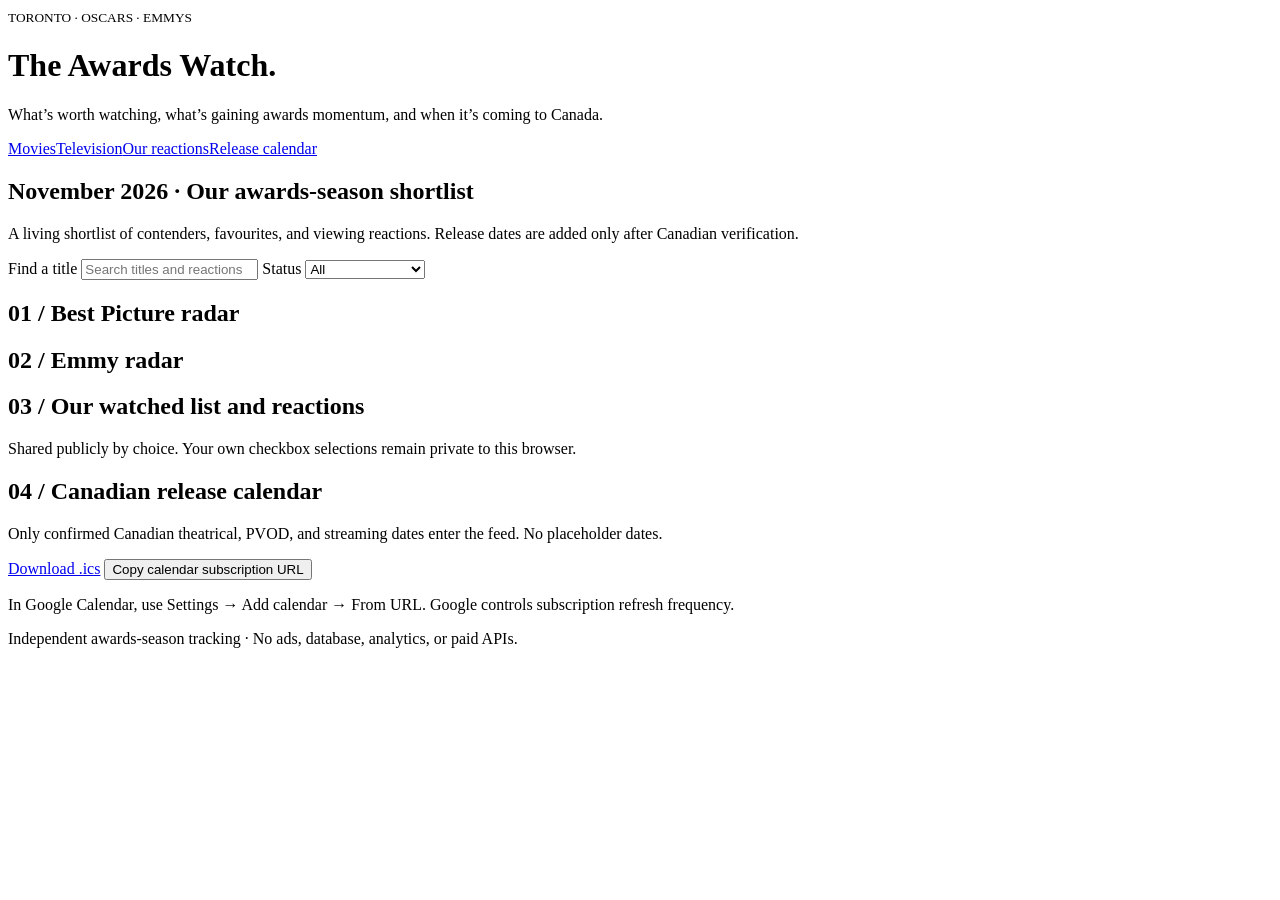
==== index.html @ 68973947 "Add Awards Watch static site: index.html" ====
<!doctype html><html lang="en"><head><meta charset="utf-8"><meta name="viewport" content="width=device-width,initial-scale=1"><title>The Awards Watch</title><link rel="stylesheet" href="style.css"></head><body><header><div class="wrap"><small>TORONTO · OSCARS · EMMYS</small><h1>The Awards Watch<span>.</span></h1><p>What’s worth watching, what’s gaining awards momentum, and when it’s coming to Canada.</p><nav><a href="#movies">Movies</a><a href="#tv">Television</a><a href="#watched">Our reactions</a><a href="#calendar">Release calendar</a></nav></div></header><main class="wrap"><section><h2>November 2026 · Our awards-season shortlist</h2><p>A living shortlist of contenders, favourites, and viewing reactions. Release dates are added only after Canadian verification.</p><label>Find a title <input id="search" placeholder="Search titles and reactions"></label><label> Status <select id="filter"><option value="">All</option><option>Watched</option><option>Up to date</option><option>Favourite</option><option>Excited to watch</option></select></label></section><section id="movies"><h2>01 / Best Picture radar</h2><div id="movieCards" class="cards"></div></section><section id="tv"><h2>02 / Emmy radar</h2><div id="tvCards" class="cards"></div></section><section id="watched"><h2>03 / Our watched list and reactions</h2><p>Shared publicly by choice. Your own checkbox selections remain private to this browser.</p><div id="reactions"></div></section><section id="calendar"><h2>04 / Canadian release calendar</h2><p>Only confirmed Canadian theatrical, PVOD, and streaming dates enter the feed. No placeholder dates.</p><a class="button" href="releases.ics">Download .ics</a> <button id="copy">Copy calendar subscription URL</button><div id="events"></div><p class="muted">In Google Calendar, use Settings → Add calendar → From URL. Google controls subscription refresh frequency.</p></section><footer>Independent awards-season tracking · No ads, database, analytics, or paid APIs. <span id="updated"></span></footer></main><script src="app.js"></script></body></html>
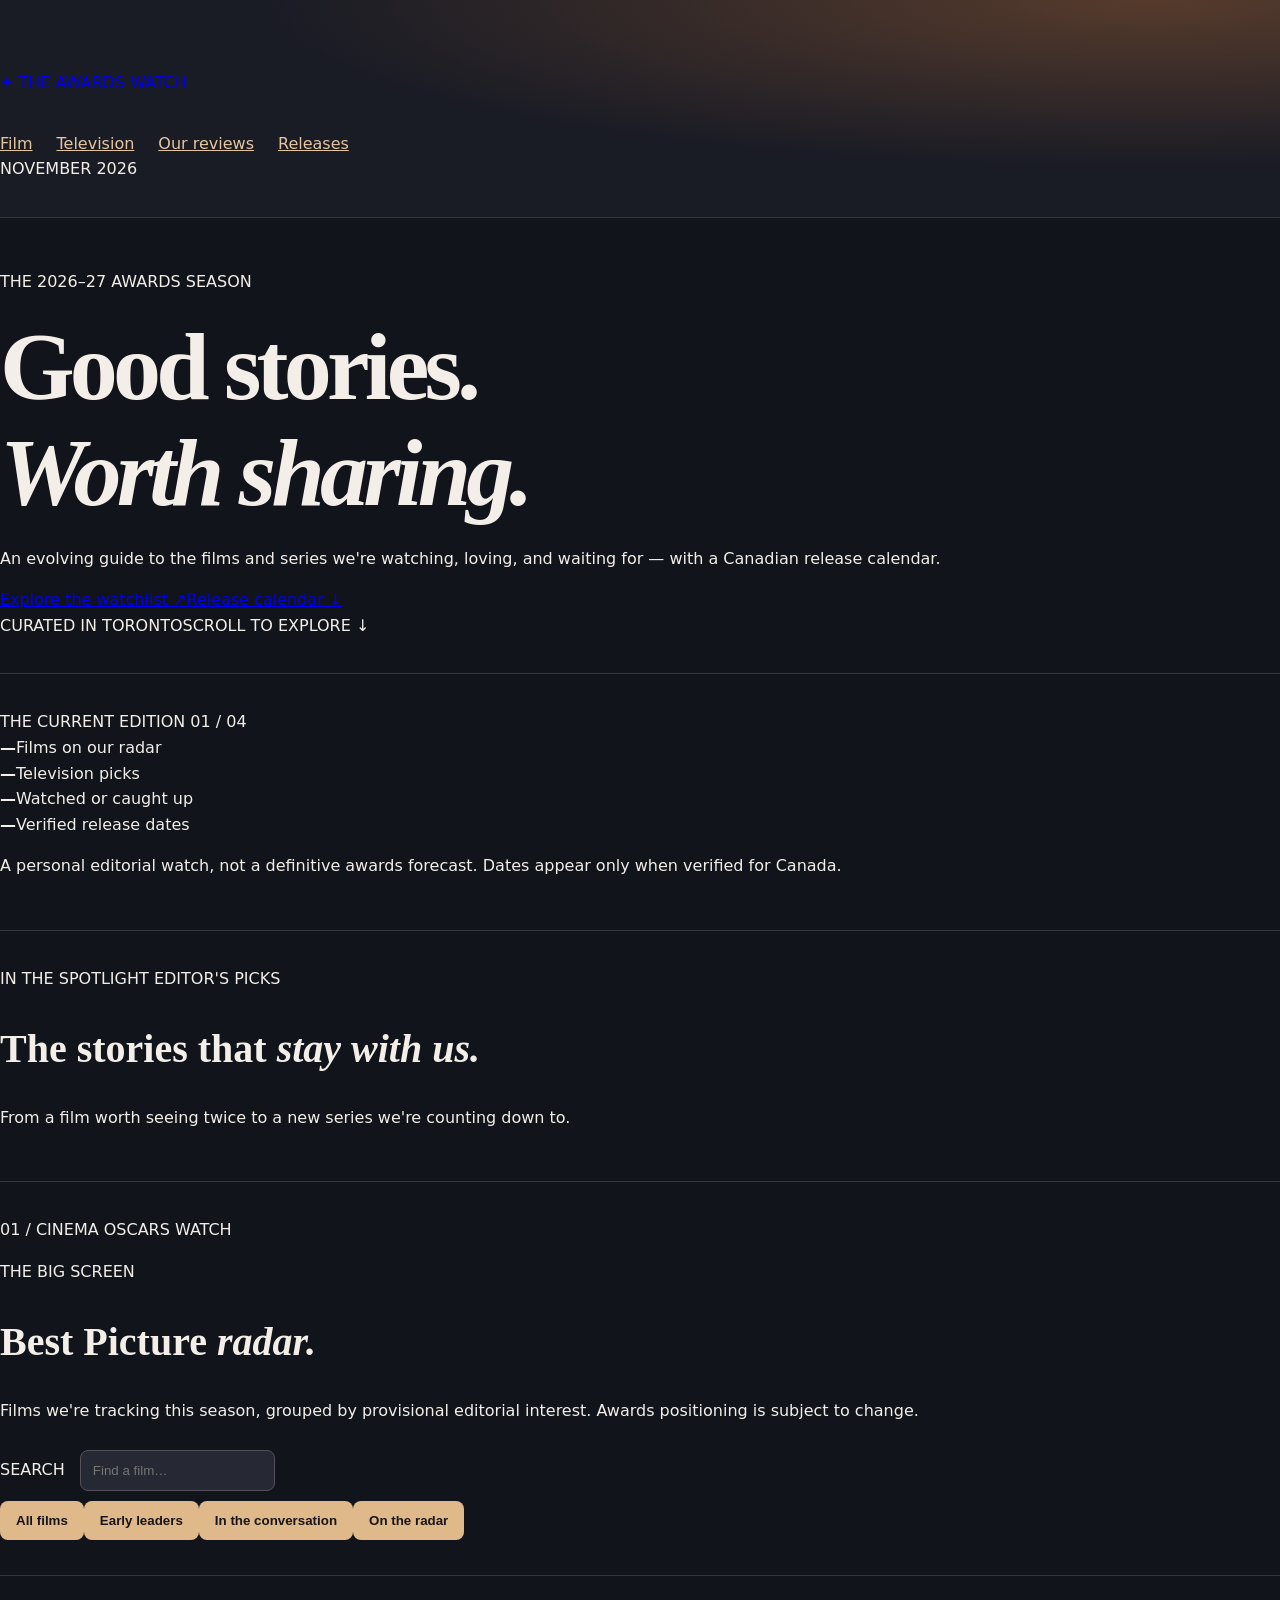
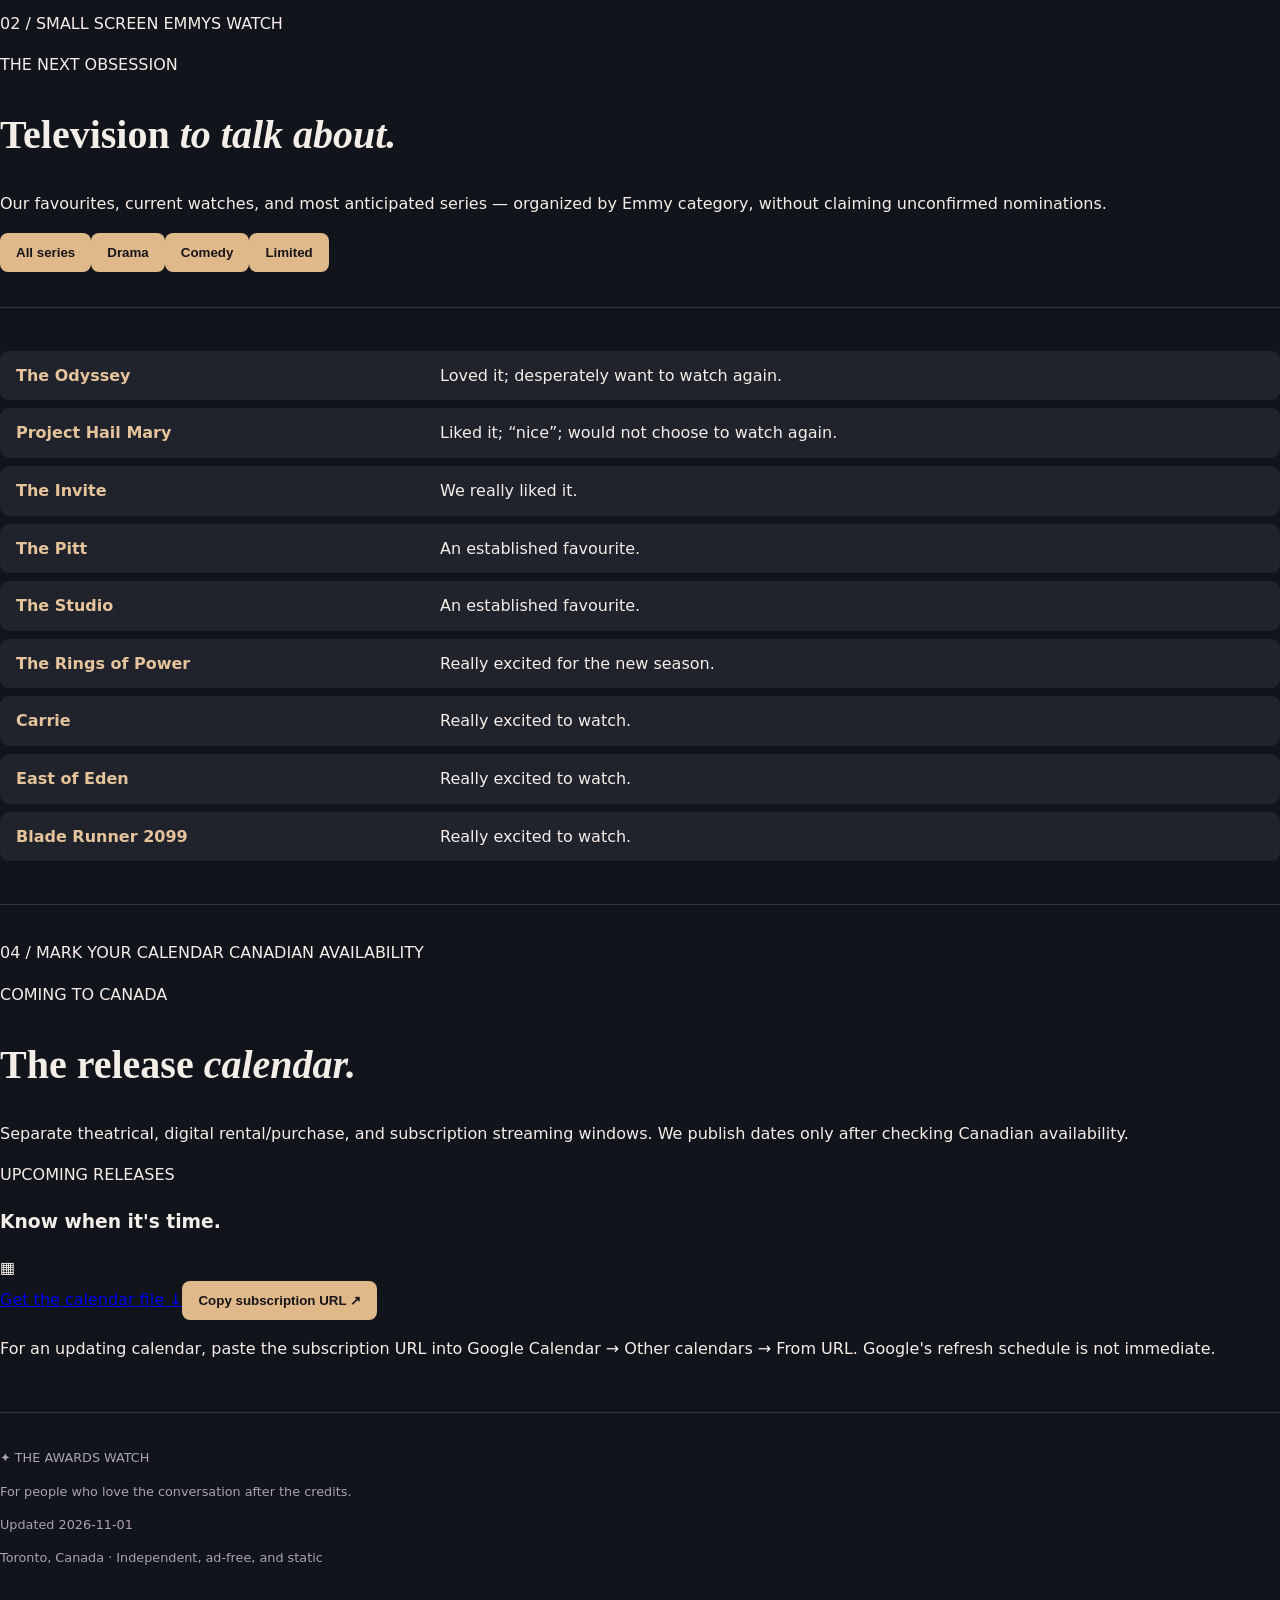
==== commit 45caa68f: "Redesign Awards Watch editorial experience: index.html" ====
--- a/index.html
+++ b/index.html
@@ -1 +1 @@
-<!doctype html><html lang="en"><head><meta charset="utf-8"><meta name="viewport" content="width=device-width,initial-scale=1"><title>The Awards Watch</title><link rel="stylesheet" href="style.css"></head><body><header><div class="wrap"><small>TORONTO · OSCARS · EMMYS</small><h1>The Awards Watch<span>.</span></h1><p>What’s worth watching, what’s gaining awards momentum, and when it’s coming to Canada.</p><nav><a href="#movies">Movies</a><a href="#tv">Television</a><a href="#watched">Our reactions</a><a href="#calendar">Release calendar</a></nav></div></header><main class="wrap"><section><h2>November 2026 · Our awards-season shortlist</h2><p>A living shortlist of contenders, favourites, and viewing reactions. Release dates are added only after Canadian verification.</p><label>Find a title <input id="search" placeholder="Search titles and reactions"></label><label> Status <select id="filter"><option value="">All</option><option>Watched</option><option>Up to date</option><option>Favourite</option><option>Excited to watch</option></select></label></section><section id="movies"><h2>01 / Best Picture radar</h2><div id="movieCards" class="cards"></div></section><section id="tv"><h2>02 / Emmy radar</h2><div id="tvCards" class="cards"></div></section><section id="watched"><h2>03 / Our watched list and reactions</h2><p>Shared publicly by choice. Your own checkbox selections remain private to this browser.</p><div id="reactions"></div></section><section id="calendar"><h2>04 / Canadian release calendar</h2><p>Only confirmed Canadian theatrical, PVOD, and streaming dates enter the feed. No placeholder dates.</p><a class="button" href="releases.ics">Download .ics</a> <button id="copy">Copy calendar subscription URL</button><div id="events"></div><p class="muted">In Google Calendar, use Settings → Add calendar → From URL. Google controls subscription refresh frequency.</p></section><footer>Independent awards-season tracking · No ads, database, analytics, or paid APIs. <span id="updated"></span></footer></main><script src="app.js"></script></body></html>+<!doctype html><html lang="en"><head><meta charset="utf-8"><meta name="viewport" content="width=device-width,initial-scale=1"><meta name="theme-color" content="#0c0d11"><meta name="description" content="The Awards Watch: a Toronto-based, personal guide to Oscar and Emmy contenders, reactions, and verified Canadian releases."><title>The Awards Watch — Film, television & awards season</title><link rel="stylesheet" href="style.css"></head><body><header class="top"><div class="shell nav"><a class="brand" href="#top"><span class="brandmark">✦</span> THE AWARDS WATCH</a><nav aria-label="Main navigation"><a href="#film">Film</a><a href="#television">Television</a><a href="#reactions">Our reviews</a><a href="#releases">Releases</a></nav><span class="edition">NOVEMBER 2026</span></div></header><main id="top"><section class="hero"><div class="heroimage"></div><div class="shell hero-inner"><p class="kicker"><span class="line"></span> THE 2026–27 AWARDS SEASON</p><h1>Good stories.<br><em>Worth sharing.</em></h1><p class="hero-sub">An evolving guide to the films and series we're watching, loving, and waiting for — with a Canadian release calendar.</p><div class="hero-actions"><a class="btn gold" href="#film">Explore the watchlist <span>↗</span></a><a class="btn outline" href="#releases">Release calendar ↓</a></div></div><div class="hero-bottom shell"><span>CURATED IN TORONTO</span><span>SCROLL TO EXPLORE ↓</span></div></section><section class="shell overview"><div class="overline">THE CURRENT EDITION <span>01 / 04</span></div><div class="overview-grid"><div><strong id="filmCount">—</strong><span>Films on our radar</span></div><div><strong id="tvCount">—</strong><span>Television picks</span></div><div><strong id="seenCount">—</strong><span>Watched or caught up</span></div><div><strong id="releaseCount">—</strong><span>Verified release dates</span></div></div><p class="editor-note">A personal editorial watch, not a definitive awards forecast. Dates appear only when verified for Canada.</p></section><section class="shell feature-section"><div class="section-label">IN THE SPOTLIGHT <span>EDITOR'S PICKS</span></div><div class="feature-head"><h2>The stories that <i>stay with us.</i></h2><p>From a film worth seeing twice to a new series we're counting down to.</p></div><div class="feature-grid" id="features"></div></section><section id="film" class="section-dark"><div class="shell"><div class="section-label">01 / CINEMA <span>OSCARS WATCH</span></div><div class="section-head"><div><p class="eyebrow">THE BIG SCREEN</p><h2>Best Picture <i>radar.</i></h2></div><p>Films we're tracking this season, grouped by provisional editorial interest. Awards positioning is subject to change.</p></div><div class="filters"><label class="search-label">SEARCH <input id="filmSearch" placeholder="Find a film…"></label><div class="segmented" id="filmFilters"><button class="active" data-tier="all">All films</button><button data-tier="Frontrunner">Early leaders</button><button data-tier="Strong contender">In the conversation</button><button data-tier="Emerging">On the radar</button></div></div><div class="poster-grid" id="filmGrid"></div></div></section><section id="television" class="shell tv-section"><div class="section-label">02 / SMALL SCREEN <span>EMMYS WATCH</span></div><div class="section-head"><div><p class="eyebrow">THE NEXT OBSESSION</p><h2>Television <i>to talk about.</i></h2></div><p>Our favourites, current watches, and most anticipated series — organized by Emmy category, without claiming unconfirmed nominations.</p></div><div class="segmented" id="tvFilters"><button class="active" data-tier="all">All series</button><button data-tier="Drama">Drama</button><button data-tier="Comedy">Comedy</button><button data-tier="Limited series">Limited</button></div><div class="poster-grid" id="tvGrid"></div></section><section id="reactions" class="section-dark"><div class="shell"><div class="section-label">03 / PERSONAL NOTES <span>PUBLIC WATCH DIARY</span></div><div class="section-head"><div><p class="eyebrow">AFTER THE CREDITS</p><h2>What we <i>actually thought.</i></h2></div><p>No scores manufactured, no forced consensus. Just our reactions, including what we'd happily watch again.</p></div><div class="review-grid" id="reviewGrid"></div><p class="privacy-note">Your own watchlist checkmarks on this website are stored only in your browser. They are not visible to us or other visitors.</p></div></section><section id="releases" class="shell release-section"><div class="section-label">04 / MARK YOUR CALENDAR <span>CANADIAN AVAILABILITY</span></div><div class="section-head"><div><p class="eyebrow">COMING TO CANADA</p><h2>The release <i>calendar.</i></h2></div><p>Separate theatrical, digital rental/purchase, and subscription streaming windows. We publish dates only after checking Canadian availability.</p></div><div class="release-panel"><div class="release-panel-top"><div><span class="eyebrow">UPCOMING RELEASES</span><h3>Know when it's time.</h3></div><div class="calendar-icon">▦</div></div><div id="releaseList"></div><div class="release-actions"><a class="btn gold" href="releases.ics">Get the calendar file ↓</a><button class="btn outline" id="copyCalendar">Copy subscription URL ↗</button></div><p class="calendar-help">For an updating calendar, paste the subscription URL into Google Calendar → Other calendars → From URL. Google's refresh schedule is not immediate.</p></div></section></main><footer><div class="shell footer-inner"><div><span class="brandmark">✦</span> THE AWARDS WATCH<p>For people who love the conversation after the credits.</p></div><div><span id="updated"></span><p>Toronto, Canada · Independent, ad-free, and static</p></div></div></footer><script src="app.js"></script></body></html>
--- a/style.css
+++ b/style.css
@@ -0,0 +1 @@
+*{box-sizing:border-box}html{scroll-behavior:smooth}body{margin:0;background:#12141b;color:#f3eee7;font:16px/1.6 system-ui,sans-serif}header{background:radial-gradient(ellipse at 90% 0,#563b2c,transparent 55%),#191b25;padding:70px 0 35px;border-bottom:1px solid #37323a}.wrap{max-width:1080px;width:calc(100% - 40px);margin:auto}small{color:#e1ba88;letter-spacing:.16em;font-weight:700}h1{font:700 clamp(3rem,9vw,6rem)/1.1 Georgia,serif;letter-spacing:-.05em;margin:20px 0}h1 span{color:#dfa96b}h2{font:600 clamp(1.7rem,4vw,2.5rem) Georgia,serif}header p{color:#d3c9c4;font-size:1.2rem}nav{display:flex;gap:24px;flex-wrap:wrap;margin-top:35px}nav a{color:#e6c69f}section{padding:35px 0;border-bottom:1px solid #36343d}input,select{padding:12px;background:#262833;color:white;border:1px solid #55515b;border-radius:8px;margin:10px;max-width:100%}.cards{display:grid;grid-template-columns:repeat(auto-fit,minmax(230px,1fr));gap:15px}.card{background:#20222c;border:1px solid #3d3c46;border-radius:13px;padding:20px}.card h3{font:600 1.5rem Georgia,serif;margin:10px 0}.meta{color:#e0b584;text-transform:uppercase;letter-spacing:.12em;font-size:.72rem}.pill{display:inline-block;border:1px solid #6b626b;border-radius:30px;padding:3px 10px;font-size:.78rem}.card p,.muted{color:#c5c0c8}.card label{display:block;font-size:.8rem;color:#bcb7bf}.reaction{padding:12px 16px;margin:8px 0;background:#20222c;border-radius:9px;display:grid;grid-template-columns:1fr 2fr;gap:12px}.reaction b{color:#e6c49b}.button,button{display:inline-block;background:#dfb98a;color:#18151a;text-decoration:none;border:0;border-radius:8px;padding:12px 16px;font-weight:700;cursor:pointer}footer{padding:35px 0;color:#a9a3ad;font-size:.8rem}@media(max-width:600px){.reaction{grid-template-columns:1fr}header{padding-top:40px}}
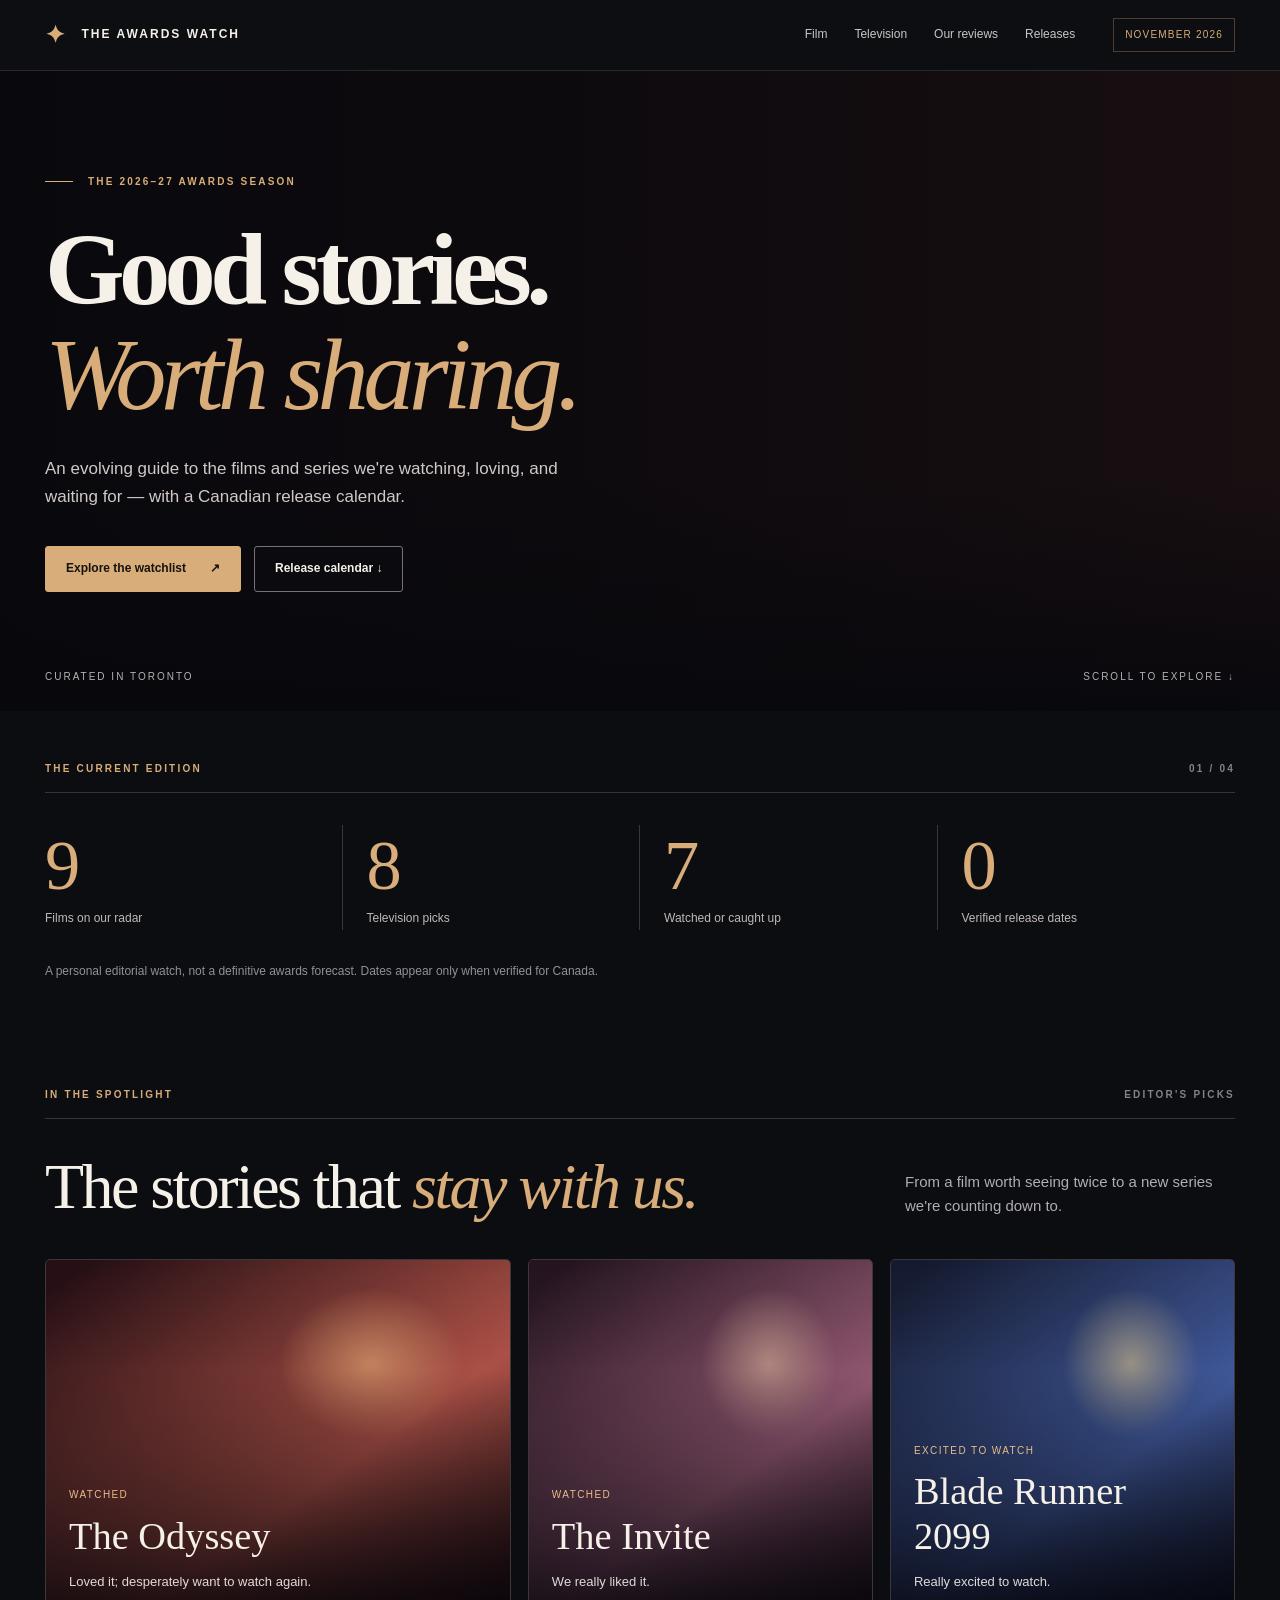
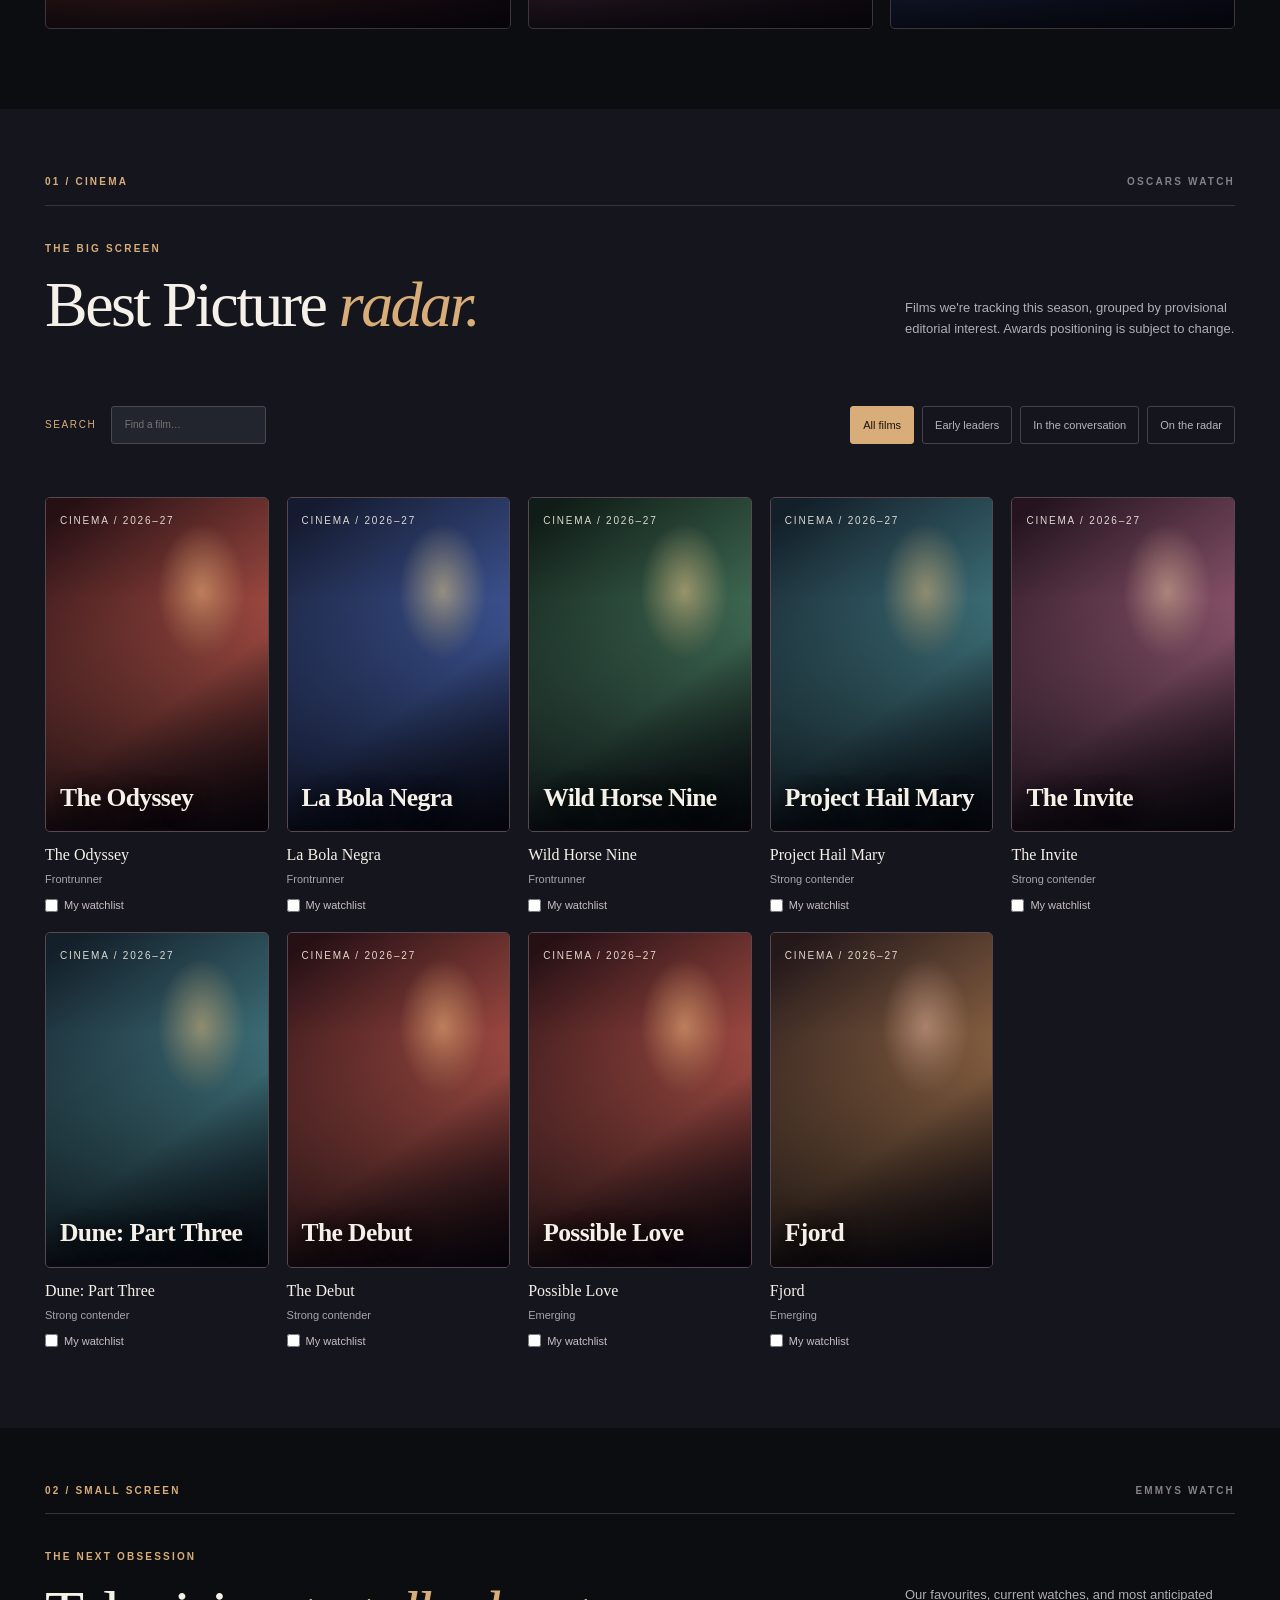
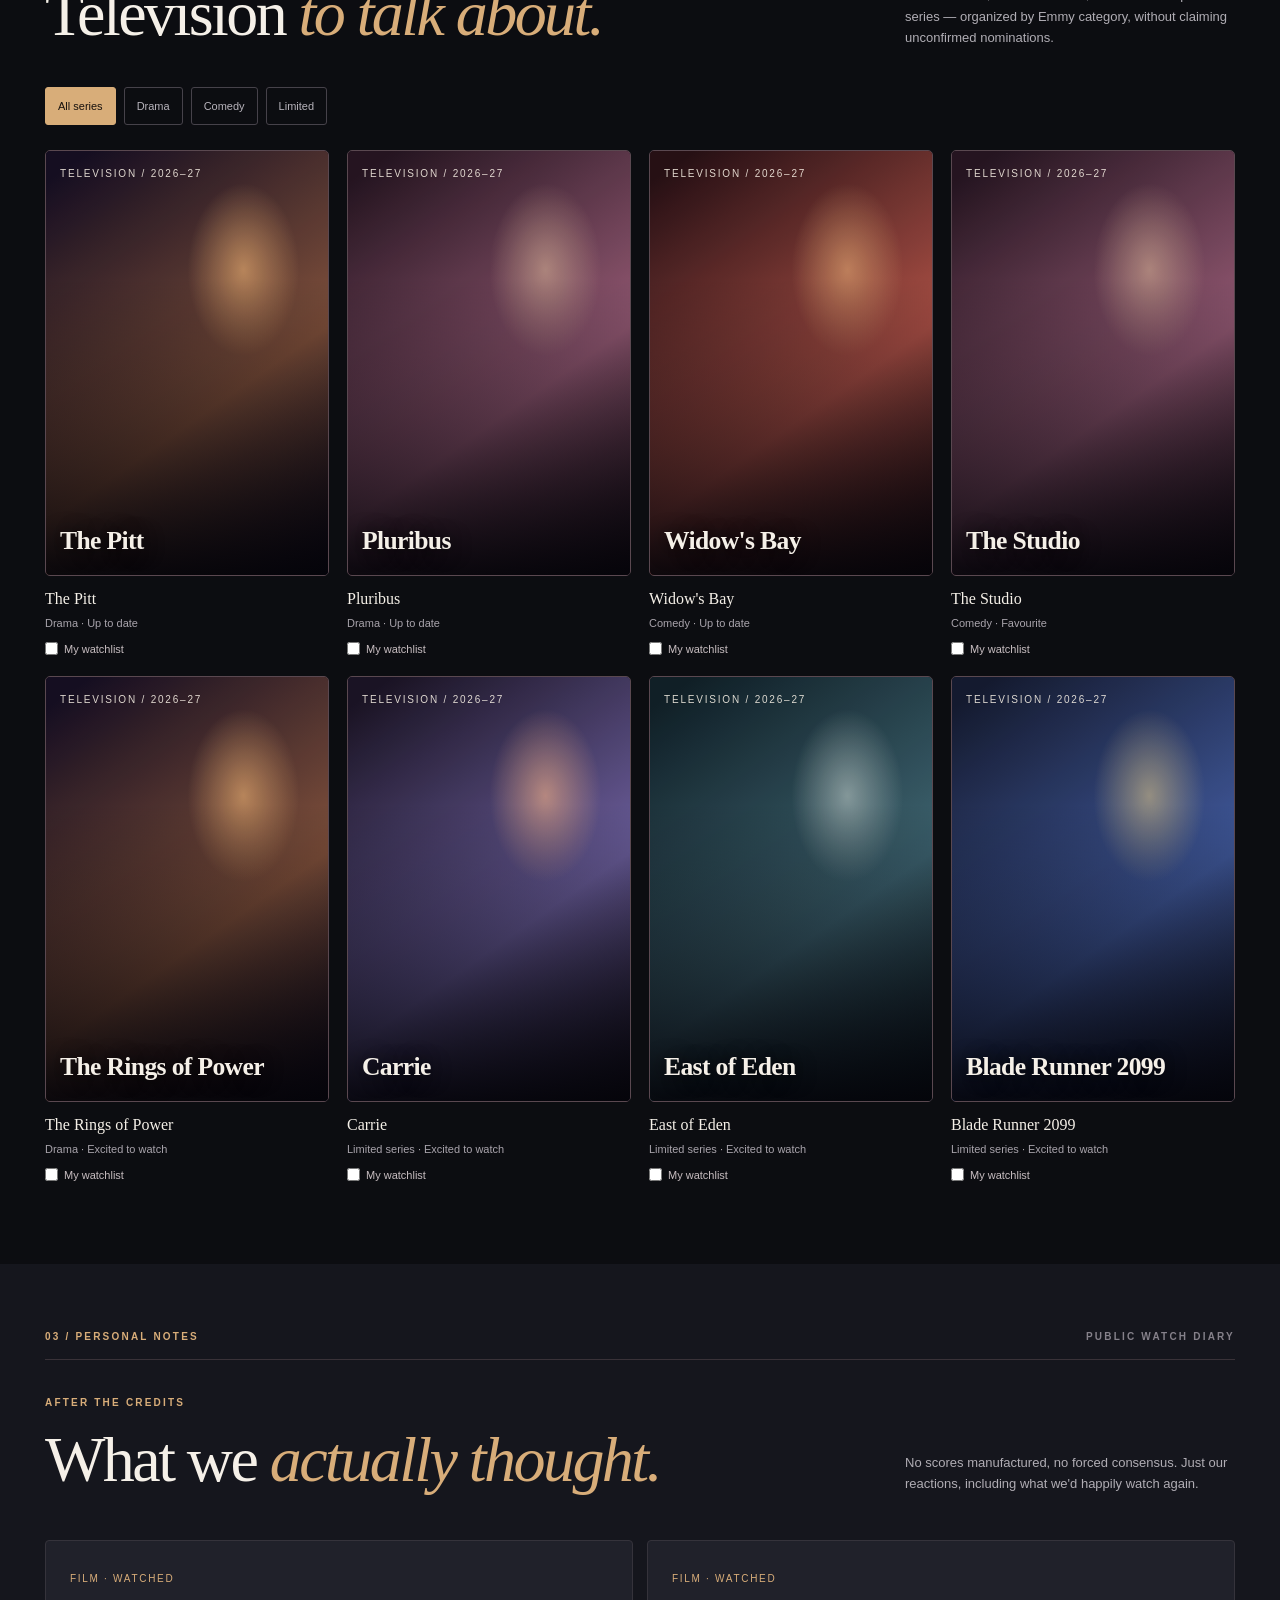
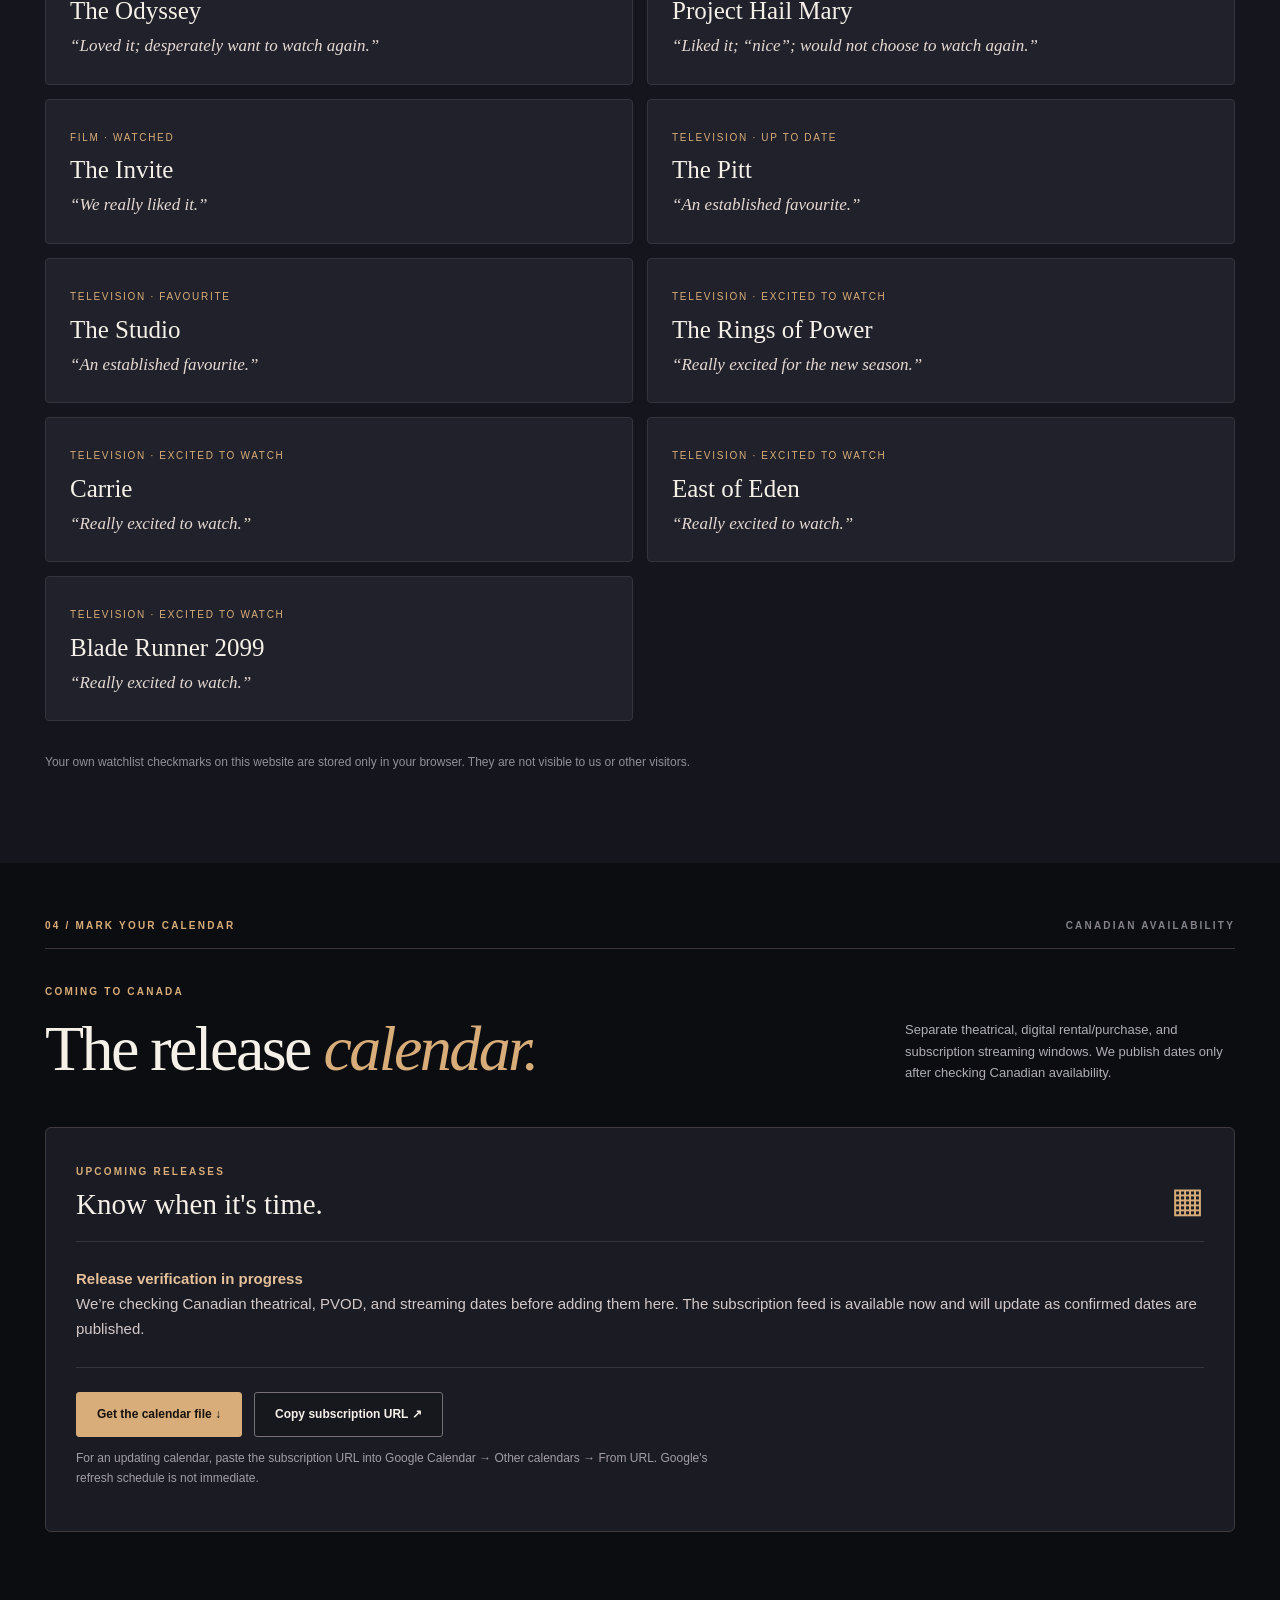
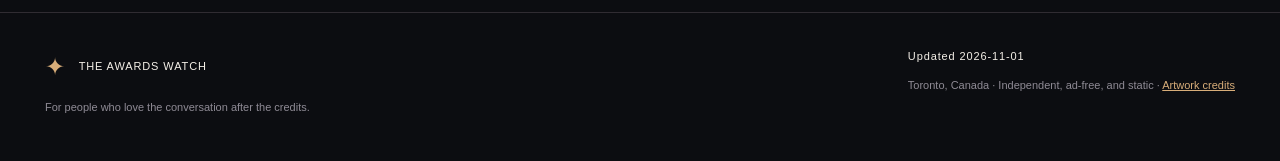
==== commit 8777d392: "Link the official artwork source credits from homepage" ====
--- a/index.html
+++ b/index.html
@@ -1 +1 @@
-<!doctype html><html lang="en"><head><meta charset="utf-8"><meta name="viewport" content="width=device-width,initial-scale=1"><meta name="theme-color" content="#0c0d11"><meta name="description" content="The Awards Watch: a Toronto-based, personal guide to Oscar and Emmy contenders, reactions, and verified Canadian releases."><title>The Awards Watch — Film, television & awards season</title><link rel="stylesheet" href="style.css"></head><body><header class="top"><div class="shell nav"><a class="brand" href="#top"><span class="brandmark">✦</span> THE AWARDS WATCH</a><nav aria-label="Main navigation"><a href="#film">Film</a><a href="#television">Television</a><a href="#reactions">Our reviews</a><a href="#releases">Releases</a></nav><span class="edition">NOVEMBER 2026</span></div></header><main id="top"><section class="hero"><div class="heroimage"></div><div class="shell hero-inner"><p class="kicker"><span class="line"></span> THE 2026–27 AWARDS SEASON</p><h1>Good stories.<br><em>Worth sharing.</em></h1><p class="hero-sub">An evolving guide to the films and series we're watching, loving, and waiting for — with a Canadian release calendar.</p><div class="hero-actions"><a class="btn gold" href="#film">Explore the watchlist <span>↗</span></a><a class="btn outline" href="#releases">Release calendar ↓</a></div></div><div class="hero-bottom shell"><span>CURATED IN TORONTO</span><span>SCROLL TO EXPLORE ↓</span></div></section><section class="shell overview"><div class="overline">THE CURRENT EDITION <span>01 / 04</span></div><div class="overview-grid"><div><strong id="filmCount">—</strong><span>Films on our radar</span></div><div><strong id="tvCount">—</strong><span>Television picks</span></div><div><strong id="seenCount">—</strong><span>Watched or caught up</span></div><div><strong id="releaseCount">—</strong><span>Verified release dates</span></div></div><p class="editor-note">A personal editorial watch, not a definitive awards forecast. Dates appear only when verified for Canada.</p></section><section class="shell feature-section"><div class="section-label">IN THE SPOTLIGHT <span>EDITOR'S PICKS</span></div><div class="feature-head"><h2>The stories that <i>stay with us.</i></h2><p>From a film worth seeing twice to a new series we're counting down to.</p></div><div class="feature-grid" id="features"></div></section><section id="film" class="section-dark"><div class="shell"><div class="section-label">01 / CINEMA <span>OSCARS WATCH</span></div><div class="section-head"><div><p class="eyebrow">THE BIG SCREEN</p><h2>Best Picture <i>radar.</i></h2></div><p>Films we're tracking this season, grouped by provisional editorial interest. Awards positioning is subject to change.</p></div><div class="filters"><label class="search-label">SEARCH <input id="filmSearch" placeholder="Find a film…"></label><div class="segmented" id="filmFilters"><button class="active" data-tier="all">All films</button><button data-tier="Frontrunner">Early leaders</button><button data-tier="Strong contender">In the conversation</button><button data-tier="Emerging">On the radar</button></div></div><div class="poster-grid" id="filmGrid"></div></div></section><section id="television" class="shell tv-section"><div class="section-label">02 / SMALL SCREEN <span>EMMYS WATCH</span></div><div class="section-head"><div><p class="eyebrow">THE NEXT OBSESSION</p><h2>Television <i>to talk about.</i></h2></div><p>Our favourites, current watches, and most anticipated series — organized by Emmy category, without claiming unconfirmed nominations.</p></div><div class="segmented" id="tvFilters"><button class="active" data-tier="all">All series</button><button data-tier="Drama">Drama</button><button data-tier="Comedy">Comedy</button><button data-tier="Limited series">Limited</button></div><div class="poster-grid" id="tvGrid"></div></section><section id="reactions" class="section-dark"><div class="shell"><div class="section-label">03 / PERSONAL NOTES <span>PUBLIC WATCH DIARY</span></div><div class="section-head"><div><p class="eyebrow">AFTER THE CREDITS</p><h2>What we <i>actually thought.</i></h2></div><p>No scores manufactured, no forced consensus. Just our reactions, including what we'd happily watch again.</p></div><div class="review-grid" id="reviewGrid"></div><p class="privacy-note">Your own watchlist checkmarks on this website are stored only in your browser. They are not visible to us or other visitors.</p></div></section><section id="releases" class="shell release-section"><div class="section-label">04 / MARK YOUR CALENDAR <span>CANADIAN AVAILABILITY</span></div><div class="section-head"><div><p class="eyebrow">COMING TO CANADA</p><h2>The release <i>calendar.</i></h2></div><p>Separate theatrical, digital rental/purchase, and subscription streaming windows. We publish dates only after checking Canadian availability.</p></div><div class="release-panel"><div class="release-panel-top"><div><span class="eyebrow">UPCOMING RELEASES</span><h3>Know when it's time.</h3></div><div class="calendar-icon">▦</div></div><div id="releaseList"></div><div class="release-actions"><a class="btn gold" href="releases.ics">Get the calendar file ↓</a><button class="btn outline" id="copyCalendar">Copy subscription URL ↗</button></div><p class="calendar-help">For an updating calendar, paste the subscription URL into Google Calendar → Other calendars → From URL. Google's refresh schedule is not immediate.</p></div></section></main><footer><div class="shell footer-inner"><div><span class="brandmark">✦</span> THE AWARDS WATCH<p>For people who love the conversation after the credits.</p></div><div><span id="updated"></span><p>Toronto, Canada · Independent, ad-free, and static</p></div></div></footer><script src="app.js"></script></body></html>+<!doctype html><html lang="en"><head><meta charset="utf-8"><meta name="viewport" content="width=device-width,initial-scale=1"><meta name="theme-color" content="#0c0d11"><meta name="description" content="The Awards Watch: a Toronto-based, personal guide to Oscar and Emmy contenders, reactions, and verified Canadian releases."><title>The Awards Watch — Film, television & awards season</title><link rel="stylesheet" href="style.css"></head><body><header class="top"><div class="shell nav"><a class="brand" href="#top"><span class="brandmark">✦</span> THE AWARDS WATCH</a><nav aria-label="Main navigation"><a href="#film">Film</a><a href="#television">Television</a><a href="#reactions">Our reviews</a><a href="#releases">Releases</a></nav><span class="edition">NOVEMBER 2026</span></div></header><main id="top"><section class="hero"><div class="heroimage"></div><div class="shell hero-inner"><p class="kicker"><span class="line"></span> THE 2026–27 AWARDS SEASON</p><h1>Good stories.<br><em>Worth sharing.</em></h1><p class="hero-sub">An evolving guide to the films and series we're watching, loving, and waiting for — with a Canadian release calendar.</p><div class="hero-actions"><a class="btn gold" href="#film">Explore the watchlist <span>↗</span></a><a class="btn outline" href="#releases">Release calendar ↓</a></div></div><div class="hero-bottom shell"><span>CURATED IN TORONTO</span><span>SCROLL TO EXPLORE ↓</span></div></section><section class="shell overview"><div class="overline">THE CURRENT EDITION <span>01 / 04</span></div><div class="overview-grid"><div><strong id="filmCount">—</strong><span>Films on our radar</span></div><div><strong id="tvCount">—</strong><span>Television picks</span></div><div><strong id="seenCount">—</strong><span>Watched or caught up</span></div><div><strong id="releaseCount">—</strong><span>Verified release dates</span></div></div><p class="editor-note">A personal editorial watch, not a definitive awards forecast. Dates appear only when verified for Canada.</p></section><section class="shell feature-section"><div class="section-label">IN THE SPOTLIGHT <span>EDITOR'S PICKS</span></div><div class="feature-head"><h2>The stories that <i>stay with us.</i></h2><p>From a film worth seeing twice to a new series we're counting down to.</p></div><div class="feature-grid" id="features"></div></section><section id="film" class="section-dark"><div class="shell"><div class="section-label">01 / CINEMA <span>OSCARS WATCH</span></div><div class="section-head"><div><p class="eyebrow">THE BIG SCREEN</p><h2>Best Picture <i>radar.</i></h2></div><p>Films we're tracking this season, grouped by provisional editorial interest. Awards positioning is subject to change.</p></div><div class="filters"><label class="search-label">SEARCH <input id="filmSearch" placeholder="Find a film…"></label><div class="segmented" id="filmFilters"><button class="active" data-tier="all">All films</button><button data-tier="Frontrunner">Early leaders</button><button data-tier="Strong contender">In the conversation</button><button data-tier="Emerging">On the radar</button></div></div><div class="poster-grid" id="filmGrid"></div></div></section><section id="television" class="shell tv-section"><div class="section-label">02 / SMALL SCREEN <span>EMMYS WATCH</span></div><div class="section-head"><div><p class="eyebrow">THE NEXT OBSESSION</p><h2>Television <i>to talk about.</i></h2></div><p>Our favourites, current watches, and most anticipated series — organized by Emmy category, without claiming unconfirmed nominations.</p></div><div class="segmented" id="tvFilters"><button class="active" data-tier="all">All series</button><button data-tier="Drama">Drama</button><button data-tier="Comedy">Comedy</button><button data-tier="Limited series">Limited</button></div><div class="poster-grid" id="tvGrid"></div></section><section id="reactions" class="section-dark"><div class="shell"><div class="section-label">03 / PERSONAL NOTES <span>PUBLIC WATCH DIARY</span></div><div class="section-head"><div><p class="eyebrow">AFTER THE CREDITS</p><h2>What we <i>actually thought.</i></h2></div><p>No scores manufactured, no forced consensus. Just our reactions, including what we'd happily watch again.</p></div><div class="review-grid" id="reviewGrid"></div><p class="privacy-note">Your own watchlist checkmarks on this website are stored only in your browser. They are not visible to us or other visitors.</p></div></section><section id="releases" class="shell release-section"><div class="section-label">04 / MARK YOUR CALENDAR <span>CANADIAN AVAILABILITY</span></div><div class="section-head"><div><p class="eyebrow">COMING TO CANADA</p><h2>The release <i>calendar.</i></h2></div><p>Separate theatrical, digital rental/purchase, and subscription streaming windows. We publish dates only after checking Canadian availability.</p></div><div class="release-panel"><div class="release-panel-top"><div><span class="eyebrow">UPCOMING RELEASES</span><h3>Know when it's time.</h3></div><div class="calendar-icon">▦</div></div><div id="releaseList"></div><div class="release-actions"><a class="btn gold" href="releases.ics">Get the calendar file ↓</a><button class="btn outline" id="copyCalendar">Copy subscription URL ↗</button></div><p class="calendar-help">For an updating calendar, paste the subscription URL into Google Calendar → Other calendars → From URL. Google's refresh schedule is not immediate.</p></div></section></main><footer><div class="shell footer-inner"><div><span class="brandmark">✦</span> THE AWARDS WATCH<p>For people who love the conversation after the credits.</p></div><div><span id="updated"></span><p>Toronto, Canada · Independent, ad-free, and static · <a href="credits.html" style="color:#d8ad79;text-decoration:underline">Artwork credits</a></p></div></div></footer><script src="app.js"></script></body></html>
--- a/style.css
+++ b/style.css
@@ -1 +1,10 @@
-*{box-sizing:border-box}html{scroll-behavior:smooth}body{margin:0;background:#12141b;color:#f3eee7;font:16px/1.6 system-ui,sans-serif}header{background:radial-gradient(ellipse at 90% 0,#563b2c,transparent 55%),#191b25;padding:70px 0 35px;border-bottom:1px solid #37323a}.wrap{max-width:1080px;width:calc(100% - 40px);margin:auto}small{color:#e1ba88;letter-spacing:.16em;font-weight:700}h1{font:700 clamp(3rem,9vw,6rem)/1.1 Georgia,serif;letter-spacing:-.05em;margin:20px 0}h1 span{color:#dfa96b}h2{font:600 clamp(1.7rem,4vw,2.5rem) Georgia,serif}header p{color:#d3c9c4;font-size:1.2rem}nav{display:flex;gap:24px;flex-wrap:wrap;margin-top:35px}nav a{color:#e6c69f}section{padding:35px 0;border-bottom:1px solid #36343d}input,select{padding:12px;background:#262833;color:white;border:1px solid #55515b;border-radius:8px;margin:10px;max-width:100%}.cards{display:grid;grid-template-columns:repeat(auto-fit,minmax(230px,1fr));gap:15px}.card{background:#20222c;border:1px solid #3d3c46;border-radius:13px;padding:20px}.card h3{font:600 1.5rem Georgia,serif;margin:10px 0}.meta{color:#e0b584;text-transform:uppercase;letter-spacing:.12em;font-size:.72rem}.pill{display:inline-block;border:1px solid #6b626b;border-radius:30px;padding:3px 10px;font-size:.78rem}.card p,.muted{color:#c5c0c8}.card label{display:block;font-size:.8rem;color:#bcb7bf}.reaction{padding:12px 16px;margin:8px 0;background:#20222c;border-radius:9px;display:grid;grid-template-columns:1fr 2fr;gap:12px}.reaction b{color:#e6c49b}.button,button{display:inline-block;background:#dfb98a;color:#18151a;text-decoration:none;border:0;border-radius:8px;padding:12px 16px;font-weight:700;cursor:pointer}footer{padding:35px 0;color:#a9a3ad;font-size:.8rem}@media(max-width:600px){.reaction{grid-template-columns:1fr}header{padding-top:40px}}+:root{--bg:#0c0d11;--panel:#15171d;--muted:#9b9da5;--ink:#f5f0e8;--gold:#d8ad79;--border:#343039}*{box-sizing:border-box}html{scroll-behavior:smooth}body{margin:0;background:var(--bg);color:var(--ink);font:15px/1.65 -apple-system,BlinkMacSystemFont,"Segoe UI",sans-serif}a{color:inherit;text-decoration:none}button,input{font:inherit}.shell{width:min(1190px,calc(100% - 42px));margin:auto}.top{position:relative;z-index:2;background:#0d0e12;border-bottom:1px solid #29282c}.nav{min-height:70px;display:flex;align-items:center;gap:38px}.brand{font-weight:750;font-size:12px;letter-spacing:.17em;white-space:nowrap}.brandmark{font-size:24px;color:var(--gold);vertical-align:middle;margin-right:9px}.nav nav{display:flex;gap:27px;margin-left:auto}.nav nav a{font-size:12px;color:#c8c6c5}.nav nav a:hover{color:var(--gold)}.edition{font-size:10px;letter-spacing:.12em;color:var(--gold);border:1px solid #4c3d30;padding:8px 11px;white-space:nowrap}.hero{position:relative;min-height:640px;display:flex;flex-direction:column;justify-content:center;overflow:hidden;background:#1b1012}.heroimage{position:absolute;inset:0;background:linear-gradient(90deg,rgba(8,8,12,.94) 0%,rgba(8,8,12,.73) 44%,rgba(8,8,12,.15) 100%),linear-gradient(0deg,rgba(8,8,12,.95),transparent 36%),url('https://images.unsplash.com/photo-1478720568477-152d9b164e26?auto=format&fit=crop&w=1800&q=85') center/cover}.hero-inner{position:relative;padding:92px 0 76px}.kicker,.eyebrow,.section-label,.overline{font-size:10px;font-weight:750;letter-spacing:.22em;color:var(--gold)}.line{display:inline-block;width:28px;height:1px;background:var(--gold);vertical-align:middle;margin-right:10px}.hero h1{font:600 clamp(3.5rem,8vw,7rem)/1.02 Georgia,serif;letter-spacing:-.055em;margin:28px 0}.hero h1 em,h2 i{font-weight:400;color:var(--gold)}.hero-sub{font-size:17px;color:#d0c9c8;max-width:530px}.hero-actions{display:flex;gap:13px;flex-wrap:wrap;margin-top:35px}.btn{border-radius:3px;padding:12px 20px;display:inline-flex;align-items:center;justify-content:center;gap:24px;font-size:12px;font-weight:700;cursor:pointer}.gold{background:var(--gold);color:#17120e;border:1px solid var(--gold)}.outline{background:rgba(15,15,19,.25);color:var(--ink);border:1px solid #777077}.hero-bottom{position:relative;display:flex;justify-content:space-between;color:#b6b1b2;font-size:10px;letter-spacing:.2em;padding-bottom:25px}.overview{padding:50px 0 38px}.overline,.section-label{display:flex;justify-content:space-between;border-bottom:1px solid #393238;padding-bottom:14px}.overline span,.section-label span{color:#85818a}.overview-grid{display:grid;grid-template-columns:repeat(4,1fr);margin:32px 0}.overview-grid>div{padding:0 24px;border-right:1px solid #3b3439}.overview-grid>div:first-child{padding-left:0}.overview-grid>div:last-child{border:0}.overview-grid strong{display:block;font:500 clamp(2.6rem,6vw,4.4rem) Georgia,serif;color:var(--gold);line-height:1.15}.overview-grid span{color:#c0b8b8;font-size:12px}.editor-note,.privacy-note{font-size:12px;color:#8f9099}.feature-section,.tv-section,.release-section{padding-top:55px;padding-bottom:80px}.feature-head{display:flex;align-items:end;justify-content:space-between;gap:25px;margin:20px 0 25px}.feature-head h2,.section-head h2{font:500 clamp(2.4rem,5vw,4.2rem)/1.12 Georgia,serif;letter-spacing:-.04em;margin:12px 0}.feature-head p,.section-head>p{max-width:330px;color:#b0adb4}.feature-grid{display:grid;grid-template-columns:1.35fr 1fr 1fr;gap:17px}.feature{position:relative;min-height:370px;overflow:hidden;border:1px solid #3e363b;border-radius:5px;display:flex;align-items:end;background:#222}.feature::before,.poster-art::before{content:"";position:absolute;inset:0;background:var(--art);opacity:.95}.feature::after,.poster-art::after{content:"";position:absolute;inset:0;background:linear-gradient(0deg,rgba(3,3,8,.92),transparent 70%)}.feature-copy{position:relative;z-index:1;padding:23px}.feature-copy small{font-size:10px;letter-spacing:.14em;color:#e6bc88}.feature h3{font:500 clamp(1.6rem,3vw,2.5rem)/1.15 Georgia,serif;margin:8px 0}.feature p{font-size:13px;color:#e1d9d7}.section-dark{background:#15161d;padding:65px 0 78px}.section-head{display:flex;align-items:end;justify-content:space-between;gap:30px;margin:25px 0}.section-head>p{font-size:13px}.filters{display:flex;justify-content:space-between;align-items:center;gap:20px;flex-wrap:wrap;margin:28px 0}.search-label{font-size:10px;letter-spacing:.16em;color:var(--gold)}input{padding:10px 13px;background:#23252e;color:white;border:1px solid #4b4850;border-radius:3px;margin-left:10px;max-width:190px}.segmented{display:flex;flex-wrap:wrap;gap:8px;margin:25px 0}.segmented button{background:transparent;color:#b8b4bc;border:1px solid #46424a;padding:9px 12px;font-size:11px;cursor:pointer;border-radius:3px}.segmented button.active{color:#18120e;background:var(--gold);border-color:var(--gold)}.poster-grid{display:grid;grid-template-columns:repeat(5,minmax(0,1fr));gap:18px}.poster-card{min-width:0}.poster-art{aspect-ratio:2/3;position:relative;overflow:hidden;border:1px solid #5a4850;border-radius:5px;background:#1d1b22}.poster-art .art-type{position:absolute;top:15px;left:14px;z-index:1;color:#fff8ec;font-size:10px;letter-spacing:.18em;opacity:.85}.poster-art .art-title{position:absolute;z-index:1;bottom:20px;left:14px;right:14px;font:600 clamp(1.1rem,2vw,1.9rem)/1.08 Georgia,serif;letter-spacing:-.025em;text-shadow:0 2px 20px #000}.poster-card h3{font:500 16px/1.3 Georgia,serif;margin:13px 0 4px}.poster-card .subtitle{font-size:11px;color:#a9a4ac;margin:0}.poster-card .watchcheck{display:flex;align-items:center;gap:6px;font-size:11px;color:#c7bdc0;margin-top:8px}.watchcheck input{margin:0;accent-color:var(--gold)}.tv-section .poster-grid{grid-template-columns:repeat(4,minmax(0,1fr))}.review-grid{display:grid;grid-template-columns:repeat(2,1fr);gap:14px;margin:32px 0}.review{padding:24px;background:#20212a;border:1px solid #35333b;border-radius:4px}.review .tag{color:var(--gold);font-size:10px;letter-spacing:.17em}.review h3{font:500 25px Georgia,serif;margin:8px 0}.review blockquote{margin:0;font:italic 17px/1.55 Georgia,serif;color:#e4d9d3}.release-panel{background:#1a1b23;border:1px solid #413a3f;border-radius:6px;padding:30px;margin-top:30px}.release-panel-top{display:flex;justify-content:space-between;align-items:center}.release-panel h3{font:500 29px Georgia,serif;margin:6px 0 20px}.calendar-icon{font-size:35px;color:var(--gold)}.empty-releases{border-top:1px solid #38343d;border-bottom:1px solid #38343d;padding:25px 0;color:#d3c9c9}.empty-releases strong{display:block;color:#e5c09a}.release-actions{display:flex;gap:12px;flex-wrap:wrap;margin-top:24px}.calendar-help{color:#a39da7;font-size:12px;max-width:650px}footer{border-top:1px solid #302c32;padding:34px 0}.footer-inner{display:flex;justify-content:space-between;gap:30px;font-size:11px;letter-spacing:.08em}.footer-inner p{color:#8f8b95;letter-spacing:0}@media(max-width:850px){.nav{gap:15px;flex-wrap:wrap;padding:14px 0}.nav nav{order:3;width:100%;margin:0;justify-content:space-between}.edition{margin-left:auto}.feature-grid{grid-template-columns:1fr 1fr}.feature:first-child{grid-column:span 2}.poster-grid{grid-template-columns:repeat(3,minmax(0,1fr))}.tv-section .poster-grid{grid-template-columns:repeat(3,minmax(0,1fr))}}@media(max-width:550px){.hero{min-height:590px}.heroimage{background-position:60% center}.hero-inner{padding:80px 0}.hero h1{font-size:3.7rem}.hero-sub{font-size:15px}.overview-grid{grid-template-columns:repeat(2,1fr);row-gap:25px}.overview-grid>div:nth-child(3){padding-left:0}.overview-grid>div:nth-child(2){border:0}.feature-grid{grid-template-columns:1fr 1fr;gap:10px}.feature{min-height:280px}.feature:first-child{min-height:330px}.feature-copy{padding:14px}.feature h3{font-size:1.5rem}.feature-head,.section-head{display:block}.poster-grid,.tv-section .poster-grid{grid-template-columns:repeat(2,minmax(0,1fr));gap:14px}.review-grid{grid-template-columns:1fr}.footer-inner{display:block}.section-dark{padding:45px 0}.feature-section,.tv-section,.release-section{padding:45px 0}.hero-bottom{font-size:8px}}
+
+/* Studio and distributor promotional artwork; original abstract artwork remains as fallback. */
+.poster-art.has-image::after{display:none}
+.poster-art.has-image .art-title,.poster-art.has-image .art-type{display:none}
+.poster-art>img{display:block;position:absolute;inset:0;width:100%;height:100%;object-fit:cover;object-position:center;z-index:1;background:transparent}
+.feature>img{display:block;position:absolute;inset:0;width:100%;height:100%;object-fit:cover;object-position:center 35%;z-index:0}
+.feature.has-image::before{opacity:.4}
+.artwork-note{color:#9c98a1;font-size:11px;max-width:800px;margin-top:26px}
+.artwork-note a{text-decoration:underline;text-decoration-color:#8b7a6b;text-underline-offset:3px}
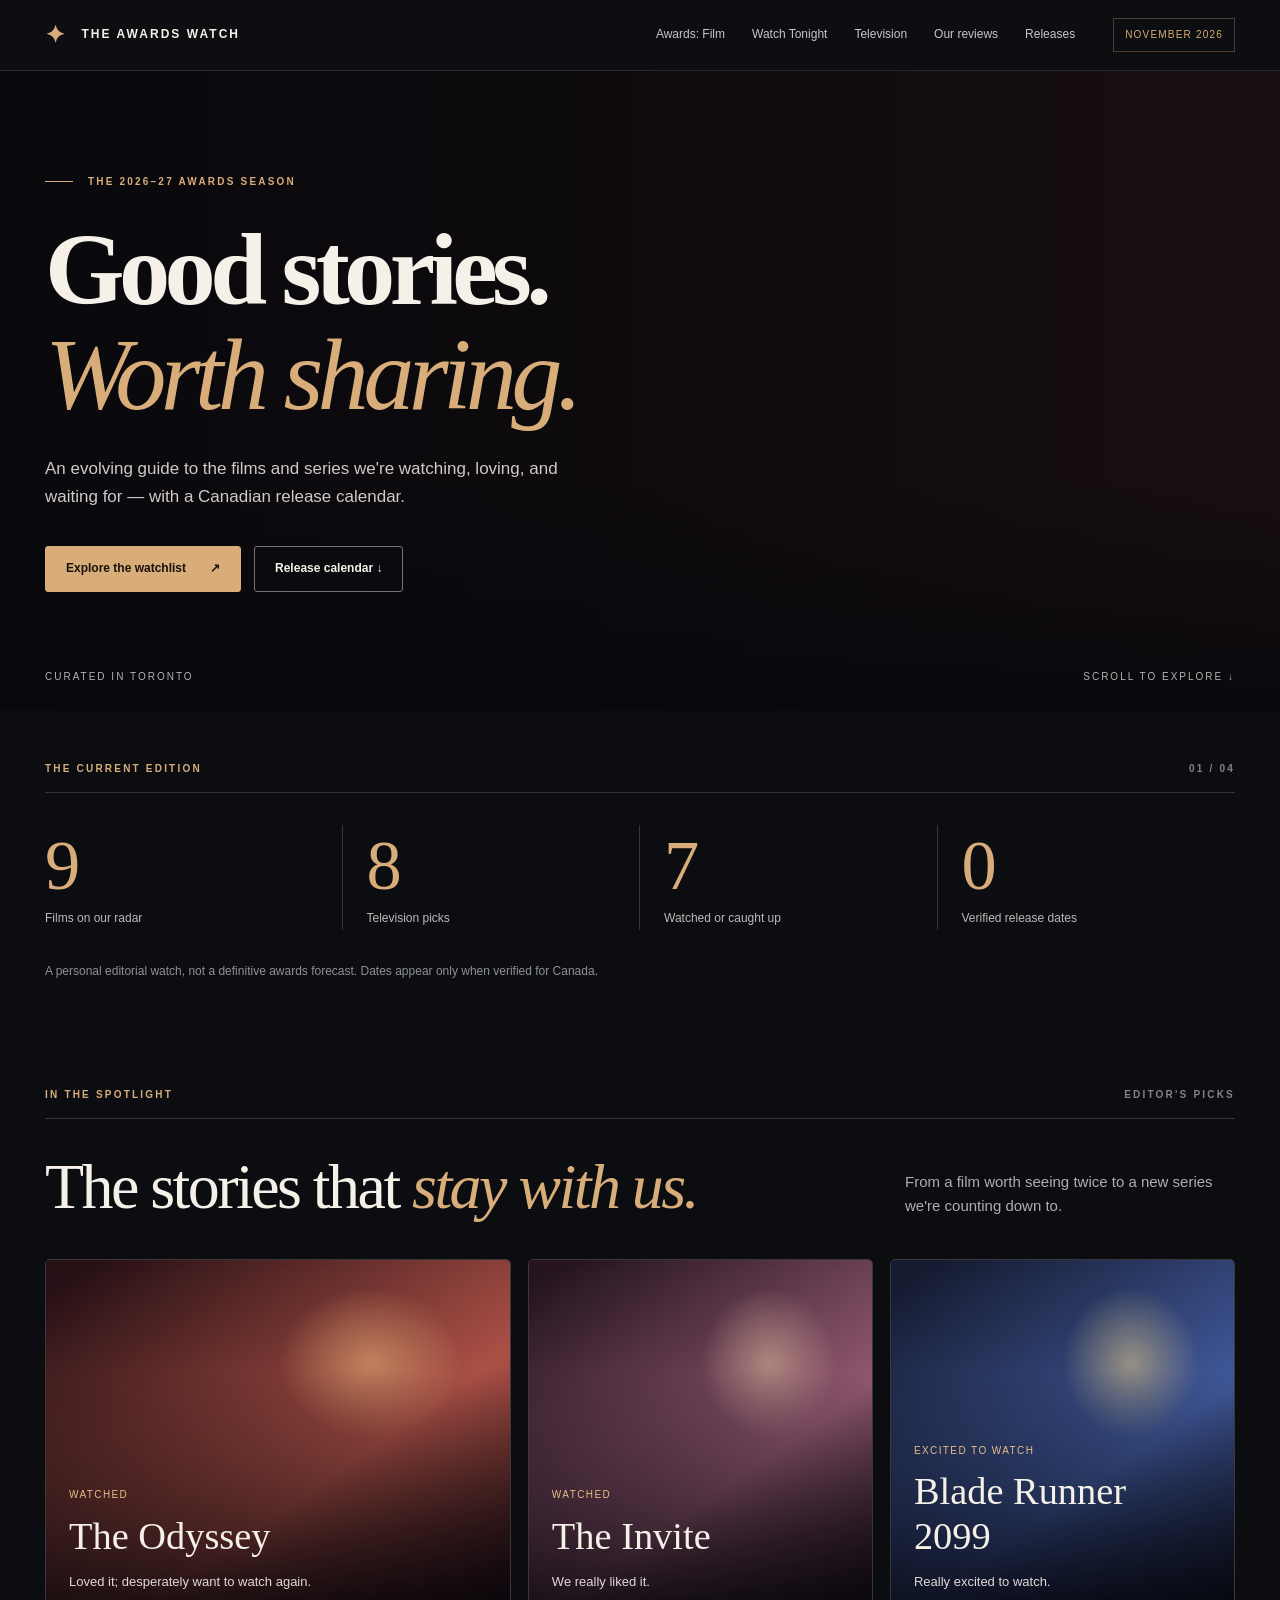
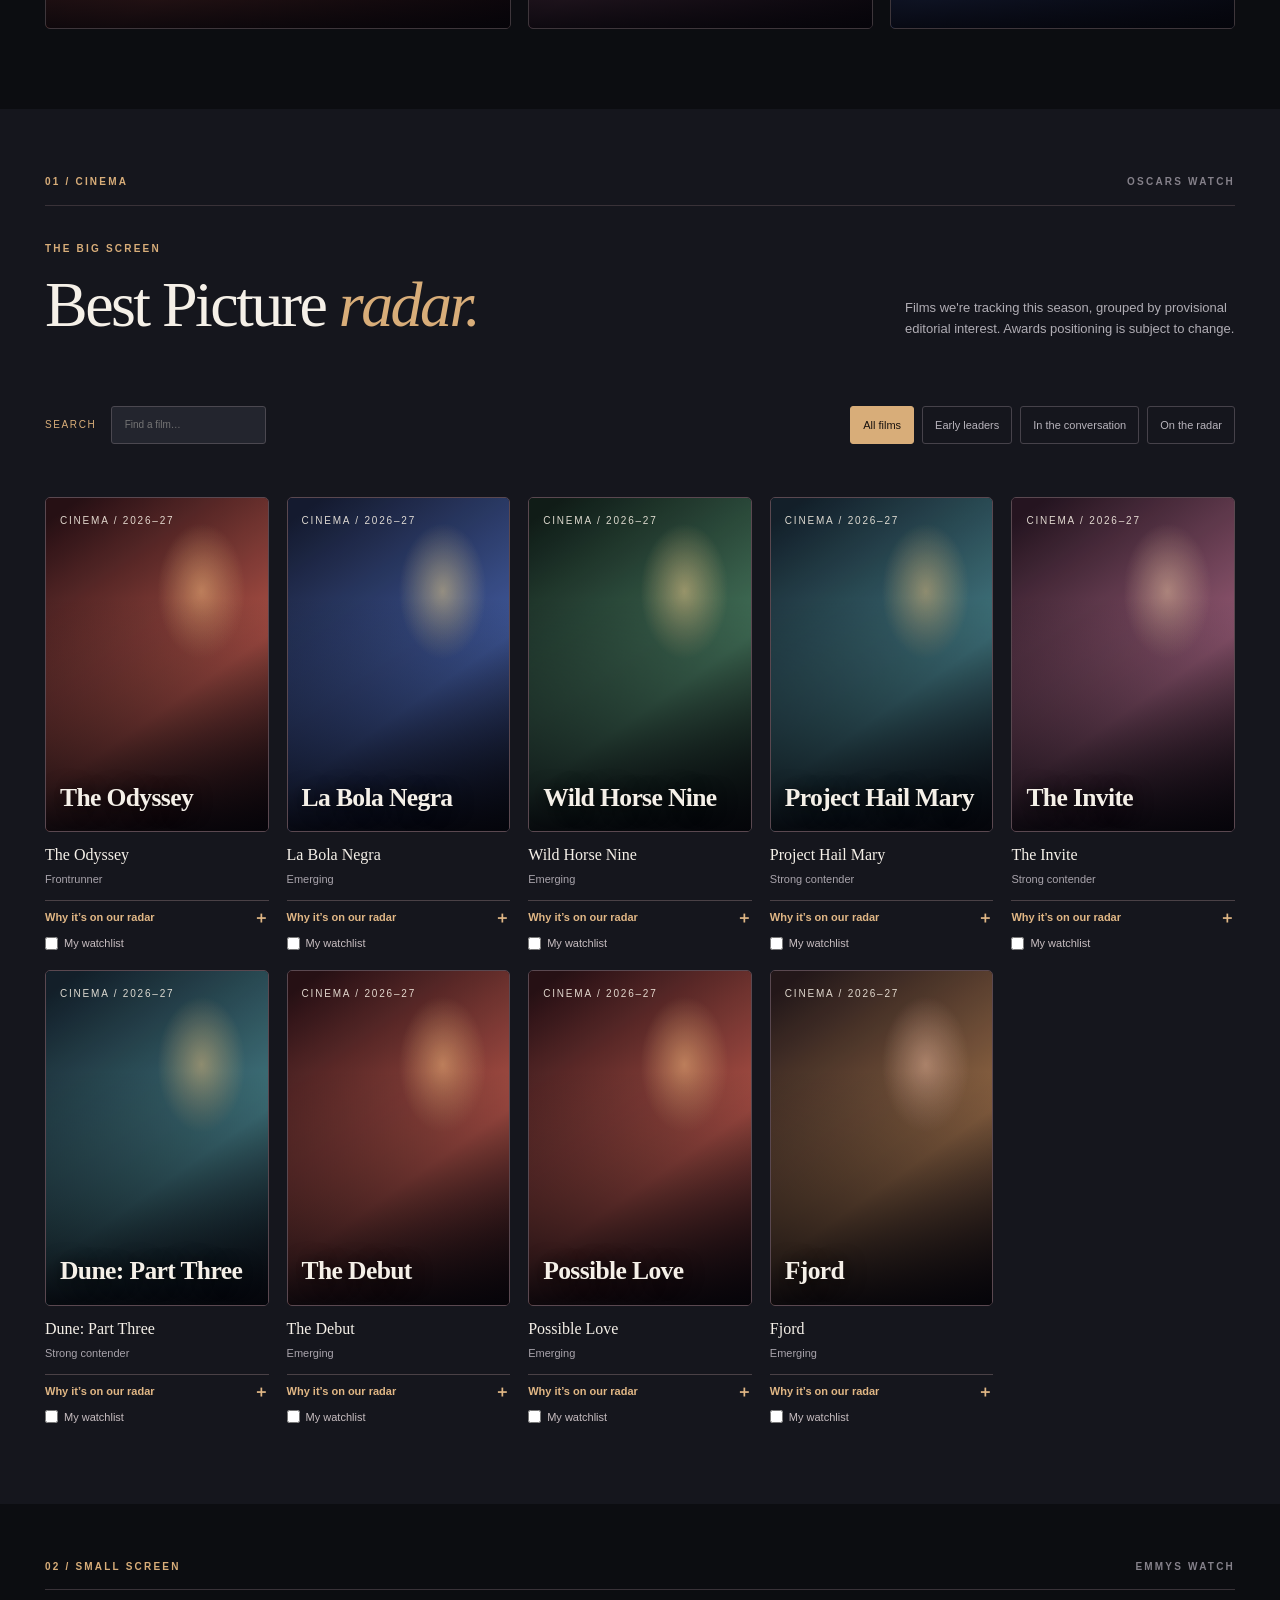
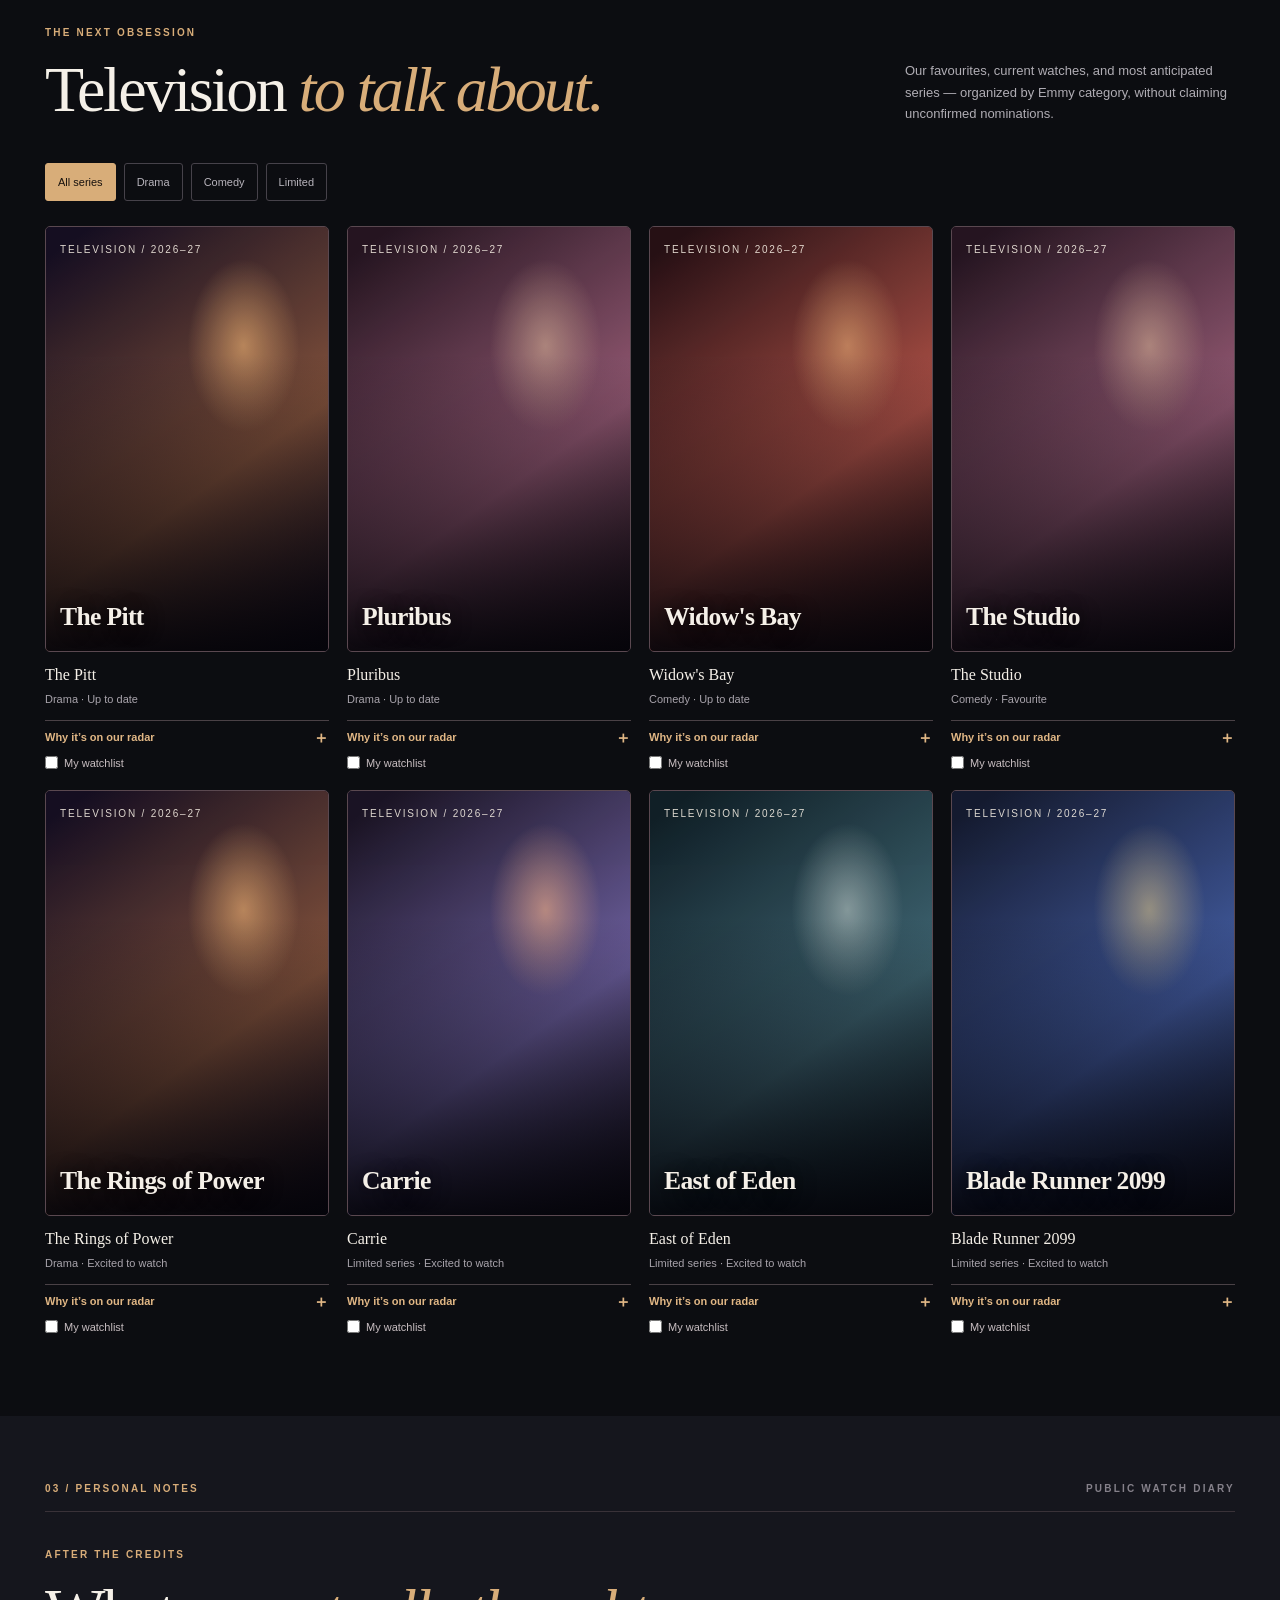
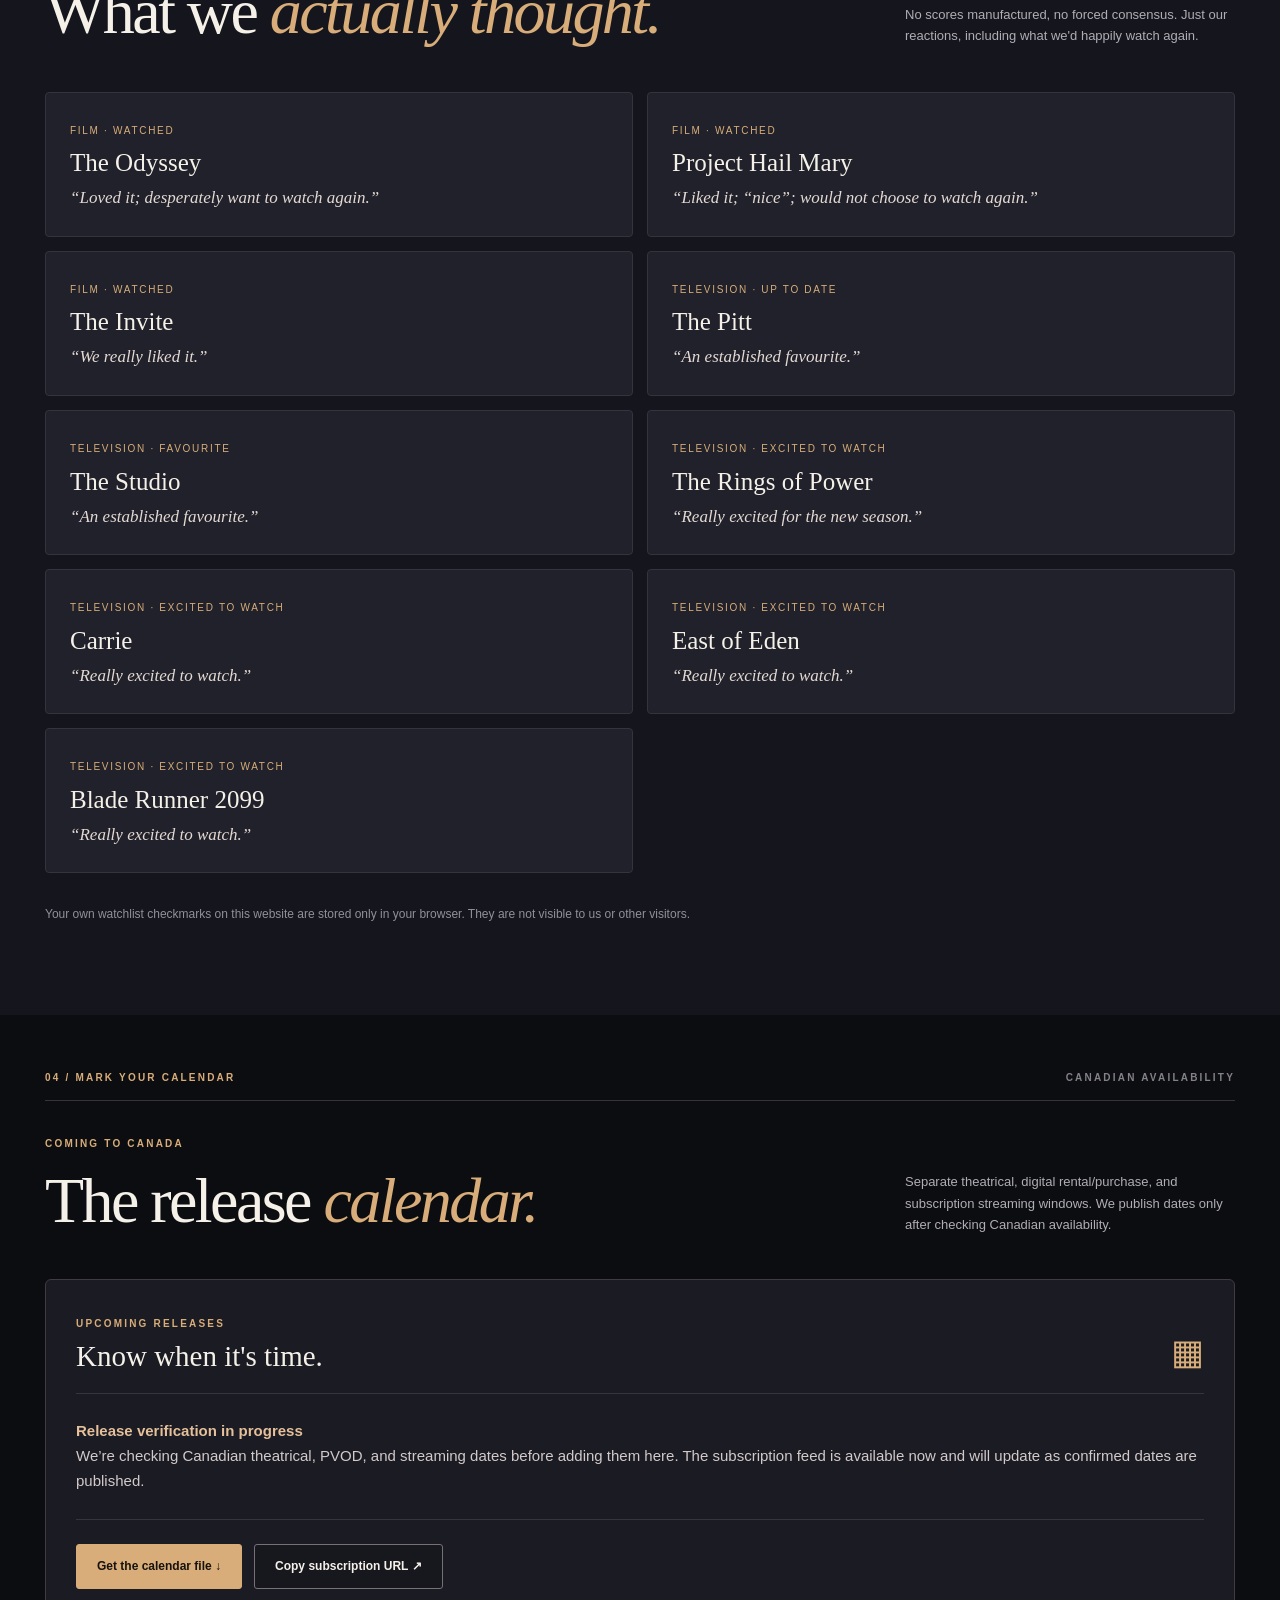
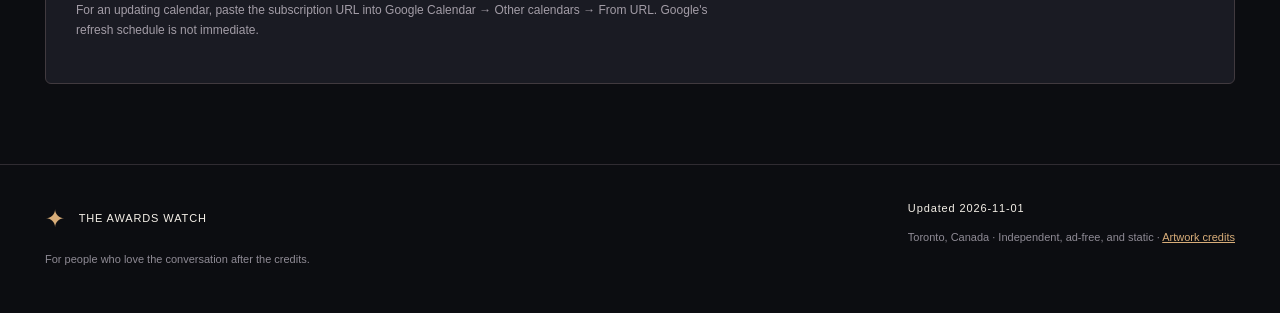
==== commit 3fd605b7: "Expose Watch Tonight from Awards Watch homepage navigation" ====
--- a/index.html
+++ b/index.html
@@ -1 +1 @@
-<!doctype html><html lang="en"><head><meta charset="utf-8"><meta name="viewport" content="width=device-width,initial-scale=1"><meta name="theme-color" content="#0c0d11"><meta name="description" content="The Awards Watch: a Toronto-based, personal guide to Oscar and Emmy contenders, reactions, and verified Canadian releases."><title>The Awards Watch — Film, television & awards season</title><link rel="stylesheet" href="style.css"></head><body><header class="top"><div class="shell nav"><a class="brand" href="#top"><span class="brandmark">✦</span> THE AWARDS WATCH</a><nav aria-label="Main navigation"><a href="#film">Film</a><a href="#television">Television</a><a href="#reactions">Our reviews</a><a href="#releases">Releases</a></nav><span class="edition">NOVEMBER 2026</span></div></header><main id="top"><section class="hero"><div class="heroimage"></div><div class="shell hero-inner"><p class="kicker"><span class="line"></span> THE 2026–27 AWARDS SEASON</p><h1>Good stories.<br><em>Worth sharing.</em></h1><p class="hero-sub">An evolving guide to the films and series we're watching, loving, and waiting for — with a Canadian release calendar.</p><div class="hero-actions"><a class="btn gold" href="#film">Explore the watchlist <span>↗</span></a><a class="btn outline" href="#releases">Release calendar ↓</a></div></div><div class="hero-bottom shell"><span>CURATED IN TORONTO</span><span>SCROLL TO EXPLORE ↓</span></div></section><section class="shell overview"><div class="overline">THE CURRENT EDITION <span>01 / 04</span></div><div class="overview-grid"><div><strong id="filmCount">—</strong><span>Films on our radar</span></div><div><strong id="tvCount">—</strong><span>Television picks</span></div><div><strong id="seenCount">—</strong><span>Watched or caught up</span></div><div><strong id="releaseCount">—</strong><span>Verified release dates</span></div></div><p class="editor-note">A personal editorial watch, not a definitive awards forecast. Dates appear only when verified for Canada.</p></section><section class="shell feature-section"><div class="section-label">IN THE SPOTLIGHT <span>EDITOR'S PICKS</span></div><div class="feature-head"><h2>The stories that <i>stay with us.</i></h2><p>From a film worth seeing twice to a new series we're counting down to.</p></div><div class="feature-grid" id="features"></div></section><section id="film" class="section-dark"><div class="shell"><div class="section-label">01 / CINEMA <span>OSCARS WATCH</span></div><div class="section-head"><div><p class="eyebrow">THE BIG SCREEN</p><h2>Best Picture <i>radar.</i></h2></div><p>Films we're tracking this season, grouped by provisional editorial interest. Awards positioning is subject to change.</p></div><div class="filters"><label class="search-label">SEARCH <input id="filmSearch" placeholder="Find a film…"></label><div class="segmented" id="filmFilters"><button class="active" data-tier="all">All films</button><button data-tier="Frontrunner">Early leaders</button><button data-tier="Strong contender">In the conversation</button><button data-tier="Emerging">On the radar</button></div></div><div class="poster-grid" id="filmGrid"></div></div></section><section id="television" class="shell tv-section"><div class="section-label">02 / SMALL SCREEN <span>EMMYS WATCH</span></div><div class="section-head"><div><p class="eyebrow">THE NEXT OBSESSION</p><h2>Television <i>to talk about.</i></h2></div><p>Our favourites, current watches, and most anticipated series — organized by Emmy category, without claiming unconfirmed nominations.</p></div><div class="segmented" id="tvFilters"><button class="active" data-tier="all">All series</button><button data-tier="Drama">Drama</button><button data-tier="Comedy">Comedy</button><button data-tier="Limited series">Limited</button></div><div class="poster-grid" id="tvGrid"></div></section><section id="reactions" class="section-dark"><div class="shell"><div class="section-label">03 / PERSONAL NOTES <span>PUBLIC WATCH DIARY</span></div><div class="section-head"><div><p class="eyebrow">AFTER THE CREDITS</p><h2>What we <i>actually thought.</i></h2></div><p>No scores manufactured, no forced consensus. Just our reactions, including what we'd happily watch again.</p></div><div class="review-grid" id="reviewGrid"></div><p class="privacy-note">Your own watchlist checkmarks on this website are stored only in your browser. They are not visible to us or other visitors.</p></div></section><section id="releases" class="shell release-section"><div class="section-label">04 / MARK YOUR CALENDAR <span>CANADIAN AVAILABILITY</span></div><div class="section-head"><div><p class="eyebrow">COMING TO CANADA</p><h2>The release <i>calendar.</i></h2></div><p>Separate theatrical, digital rental/purchase, and subscription streaming windows. We publish dates only after checking Canadian availability.</p></div><div class="release-panel"><div class="release-panel-top"><div><span class="eyebrow">UPCOMING RELEASES</span><h3>Know when it's time.</h3></div><div class="calendar-icon">▦</div></div><div id="releaseList"></div><div class="release-actions"><a class="btn gold" href="releases.ics">Get the calendar file ↓</a><button class="btn outline" id="copyCalendar">Copy subscription URL ↗</button></div><p class="calendar-help">For an updating calendar, paste the subscription URL into Google Calendar → Other calendars → From URL. Google's refresh schedule is not immediate.</p></div></section></main><footer><div class="shell footer-inner"><div><span class="brandmark">✦</span> THE AWARDS WATCH<p>For people who love the conversation after the credits.</p></div><div><span id="updated"></span><p>Toronto, Canada · Independent, ad-free, and static · <a href="credits.html" style="color:#d8ad79;text-decoration:underline">Artwork credits</a></p></div></div></footer><script src="app.js"></script></body></html>+<!doctype html><html lang="en"><head><meta charset="utf-8"><meta name="viewport" content="width=device-width,initial-scale=1"><meta name="theme-color" content="#0c0d11"><meta name="description" content="The Awards Watch: a Toronto-based, personal guide to Oscar and Emmy contenders, reactions, and verified Canadian releases."><title>The Awards Watch — Film, television & awards season</title><link rel="stylesheet" href="style.css"></head><body><header class="top"><div class="shell nav"><a class="brand" href="#top"><span class="brandmark">✦</span> THE AWARDS WATCH</a><nav aria-label="Main navigation"><a href="#film">Awards: Film</a><a href="watch-tonight.html">Watch Tonight</a><a href="#television">Television</a><a href="#reactions">Our reviews</a><a href="#releases">Releases</a></nav><span class="edition">NOVEMBER 2026</span></div></header><main id="top"><section class="hero"><div class="heroimage"></div><div class="shell hero-inner"><p class="kicker"><span class="line"></span> THE 2026–27 AWARDS SEASON</p><h1>Good stories.<br><em>Worth sharing.</em></h1><p class="hero-sub">An evolving guide to the films and series we're watching, loving, and waiting for — with a Canadian release calendar.</p><div class="hero-actions"><a class="btn gold" href="#film">Explore the watchlist <span>↗</span></a><a class="btn outline" href="#releases">Release calendar ↓</a></div></div><div class="hero-bottom shell"><span>CURATED IN TORONTO</span><span>SCROLL TO EXPLORE ↓</span></div></section><section class="shell overview"><div class="overline">THE CURRENT EDITION <span>01 / 04</span></div><div class="overview-grid"><div><strong id="filmCount">—</strong><span>Films on our radar</span></div><div><strong id="tvCount">—</strong><span>Television picks</span></div><div><strong id="seenCount">—</strong><span>Watched or caught up</span></div><div><strong id="releaseCount">—</strong><span>Verified release dates</span></div></div><p class="editor-note">A personal editorial watch, not a definitive awards forecast. Dates appear only when verified for Canada.</p></section><section class="shell feature-section"><div class="section-label">IN THE SPOTLIGHT <span>EDITOR'S PICKS</span></div><div class="feature-head"><h2>The stories that <i>stay with us.</i></h2><p>From a film worth seeing twice to a new series we're counting down to.</p></div><div class="feature-grid" id="features"></div></section><section id="film" class="section-dark"><div class="shell"><div class="section-label">01 / CINEMA <span>OSCARS WATCH</span></div><div class="section-head"><div><p class="eyebrow">THE BIG SCREEN</p><h2>Best Picture <i>radar.</i></h2></div><p>Films we're tracking this season, grouped by provisional editorial interest. Awards positioning is subject to change.</p></div><div class="filters"><label class="search-label">SEARCH <input id="filmSearch" placeholder="Find a film…"></label><div class="segmented" id="filmFilters"><button class="active" data-tier="all">All films</button><button data-tier="Frontrunner">Early leaders</button><button data-tier="Strong contender">In the conversation</button><button data-tier="Emerging">On the radar</button></div></div><div class="poster-grid" id="filmGrid"></div></div></section><section id="television" class="shell tv-section"><div class="section-label">02 / SMALL SCREEN <span>EMMYS WATCH</span></div><div class="section-head"><div><p class="eyebrow">THE NEXT OBSESSION</p><h2>Television <i>to talk about.</i></h2></div><p>Our favourites, current watches, and most anticipated series — organized by Emmy category, without claiming unconfirmed nominations.</p></div><div class="segmented" id="tvFilters"><button class="active" data-tier="all">All series</button><button data-tier="Drama">Drama</button><button data-tier="Comedy">Comedy</button><button data-tier="Limited series">Limited</button></div><div class="poster-grid" id="tvGrid"></div></section><section id="reactions" class="section-dark"><div class="shell"><div class="section-label">03 / PERSONAL NOTES <span>PUBLIC WATCH DIARY</span></div><div class="section-head"><div><p class="eyebrow">AFTER THE CREDITS</p><h2>What we <i>actually thought.</i></h2></div><p>No scores manufactured, no forced consensus. Just our reactions, including what we'd happily watch again.</p></div><div class="review-grid" id="reviewGrid"></div><p class="privacy-note">Your own watchlist checkmarks on this website are stored only in your browser. They are not visible to us or other visitors.</p></div></section><section id="releases" class="shell release-section"><div class="section-label">04 / MARK YOUR CALENDAR <span>CANADIAN AVAILABILITY</span></div><div class="section-head"><div><p class="eyebrow">COMING TO CANADA</p><h2>The release <i>calendar.</i></h2></div><p>Separate theatrical, digital rental/purchase, and subscription streaming windows. We publish dates only after checking Canadian availability.</p></div><div class="release-panel"><div class="release-panel-top"><div><span class="eyebrow">UPCOMING RELEASES</span><h3>Know when it's time.</h3></div><div class="calendar-icon">▦</div></div><div id="releaseList"></div><div class="release-actions"><a class="btn gold" href="releases.ics">Get the calendar file ↓</a><button class="btn outline" id="copyCalendar">Copy subscription URL ↗</button></div><p class="calendar-help">For an updating calendar, paste the subscription URL into Google Calendar → Other calendars → From URL. Google's refresh schedule is not immediate.</p></div></section></main><footer><div class="shell footer-inner"><div><span class="brandmark">✦</span> THE AWARDS WATCH<p>For people who love the conversation after the credits.</p></div><div><span id="updated"></span><p>Toronto, Canada · Independent, ad-free, and static · <a href="credits.html" style="color:#d8ad79;text-decoration:underline">Artwork credits</a></p></div></div></footer><script src="app.js"></script></body></html>
--- a/style.css
+++ b/style.css
@@ -8,3 +8,15 @@
 .feature.has-image::before{opacity:.4}
 .artwork-note{color:#9c98a1;font-size:11px;max-width:800px;margin-top:26px}
 .artwork-note a{text-decoration:underline;text-decoration-color:#8b7a6b;text-underline-offset:3px}
+
+
+.assessment{border-top:1px solid #4a4146;margin-top:12px;padding-top:9px}
+.assessment summary{display:flex;align-items:center;justify-content:space-between;gap:8px;cursor:pointer;list-style:none;color:#e1b785;font-size:11px;font-weight:650;line-height:1.45}
+.assessment summary::-webkit-details-marker{display:none}
+.assessment summary span{font-size:16px;line-height:1}
+.assessment[open] summary span{transform:rotate(45deg)}
+.assessment-body{padding:9px 0 3px;font-size:12px;line-height:1.6;color:#c9c2c6}
+.assessment-body p{margin:0 0 11px}
+.assessment-body b{display:block;color:#f3e4d4;font-size:10px;text-transform:uppercase;letter-spacing:.1em;margin-bottom:3px}
+.assessment-verdict{border-left:2px solid #d8ad79;padding-left:9px}
+.poster-card:has(.assessment[open]){position:relative;z-index:1}
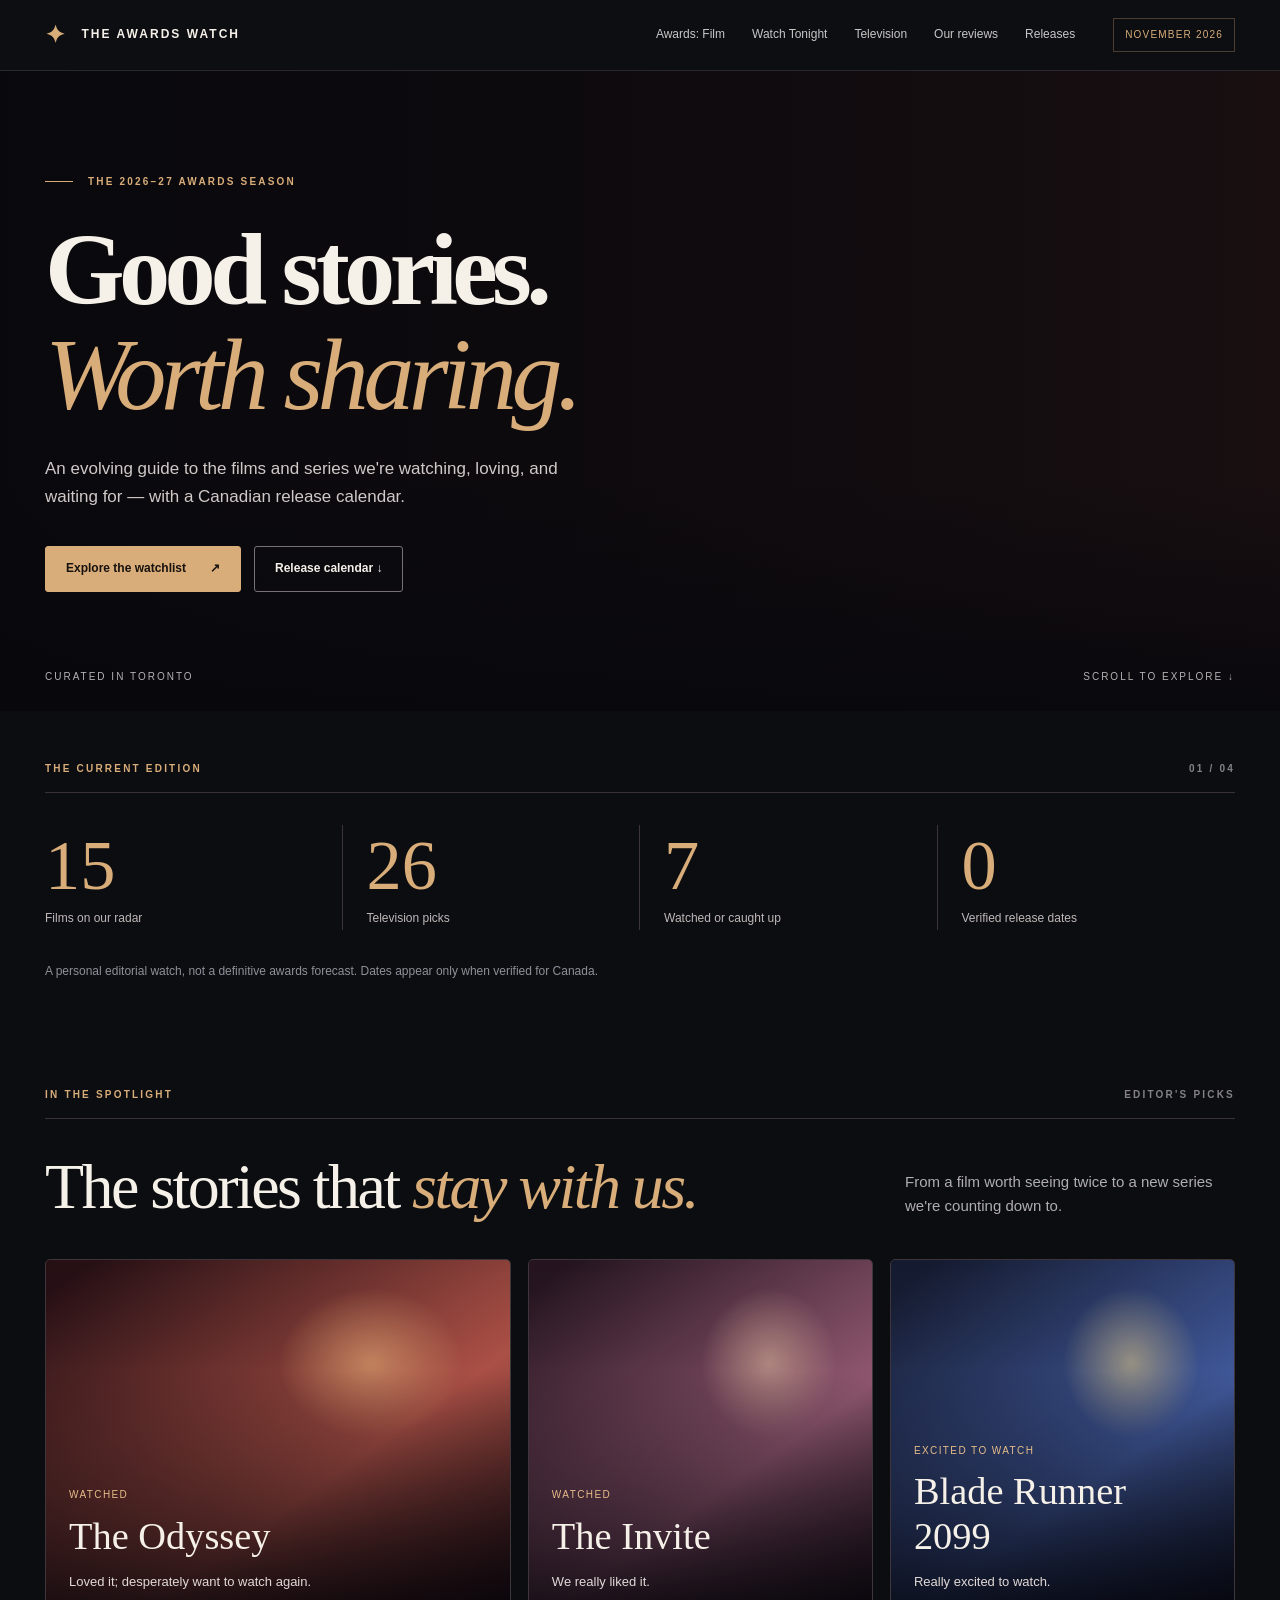
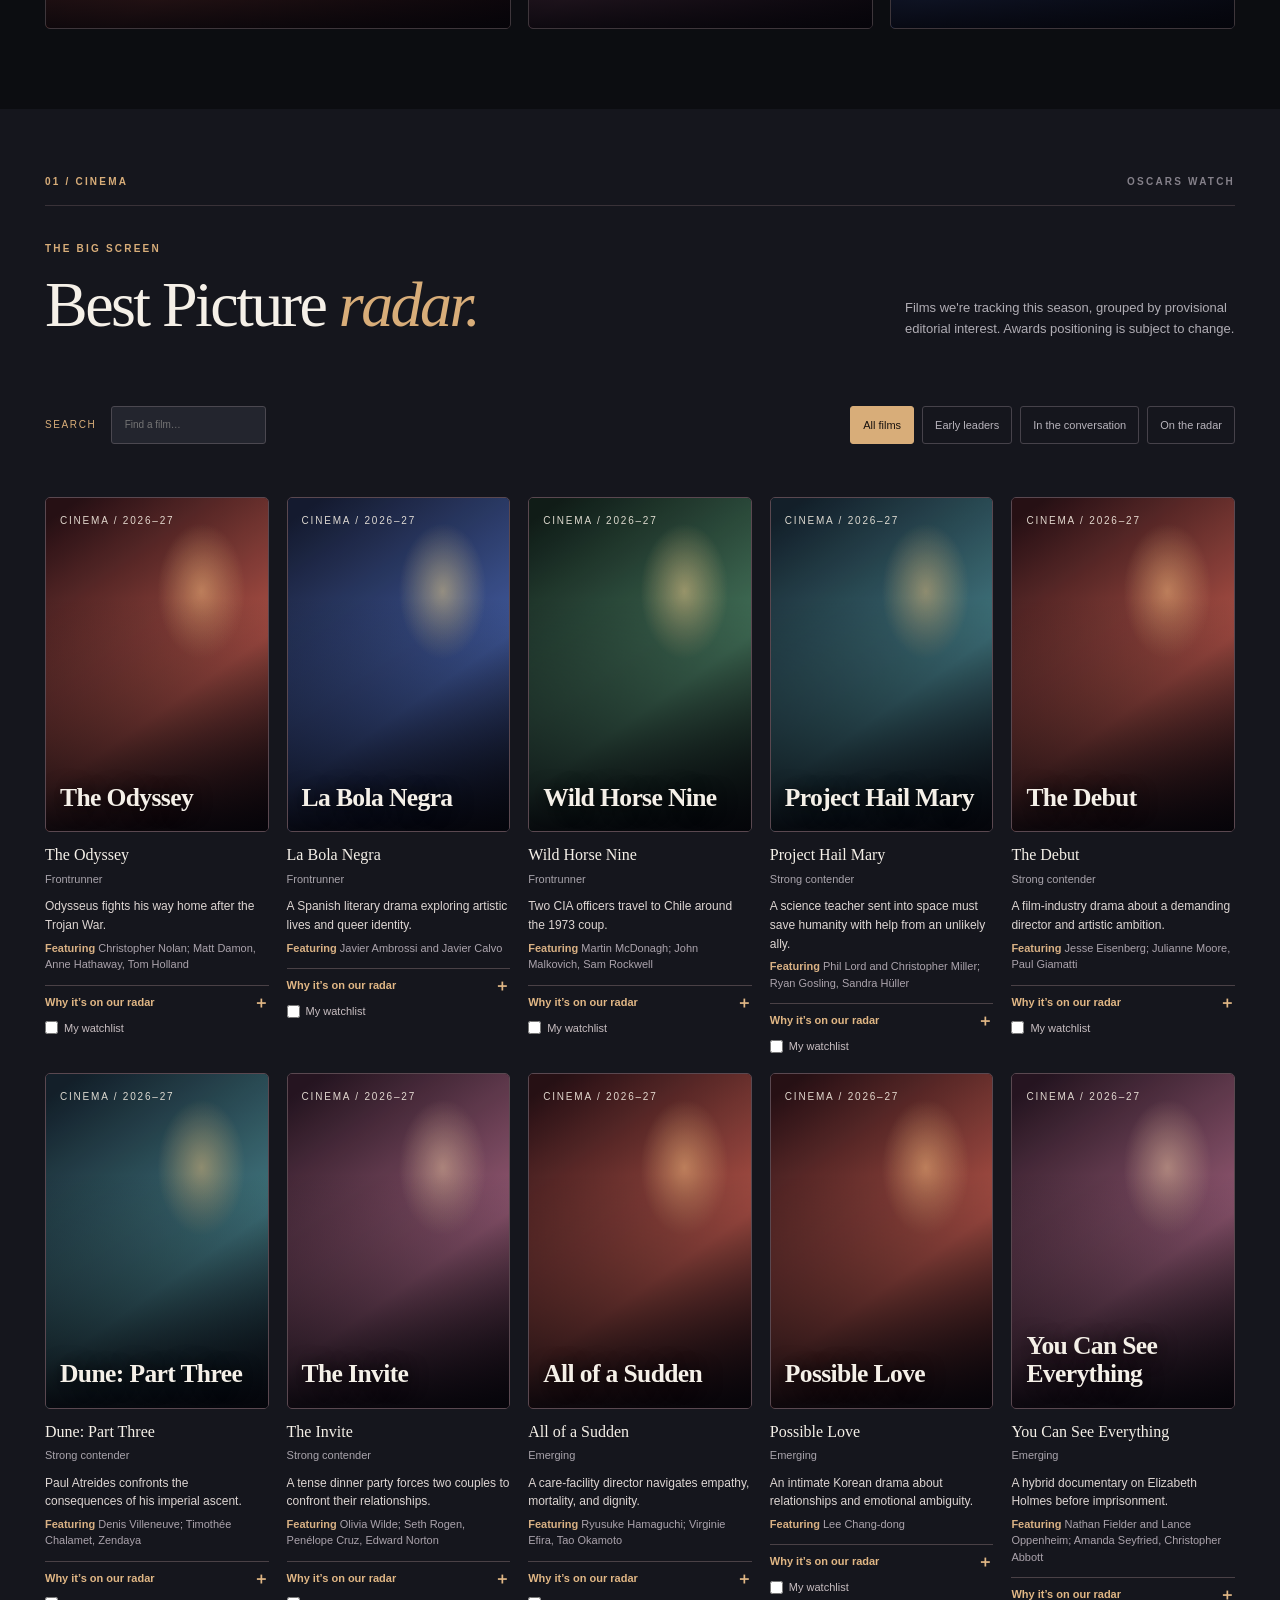
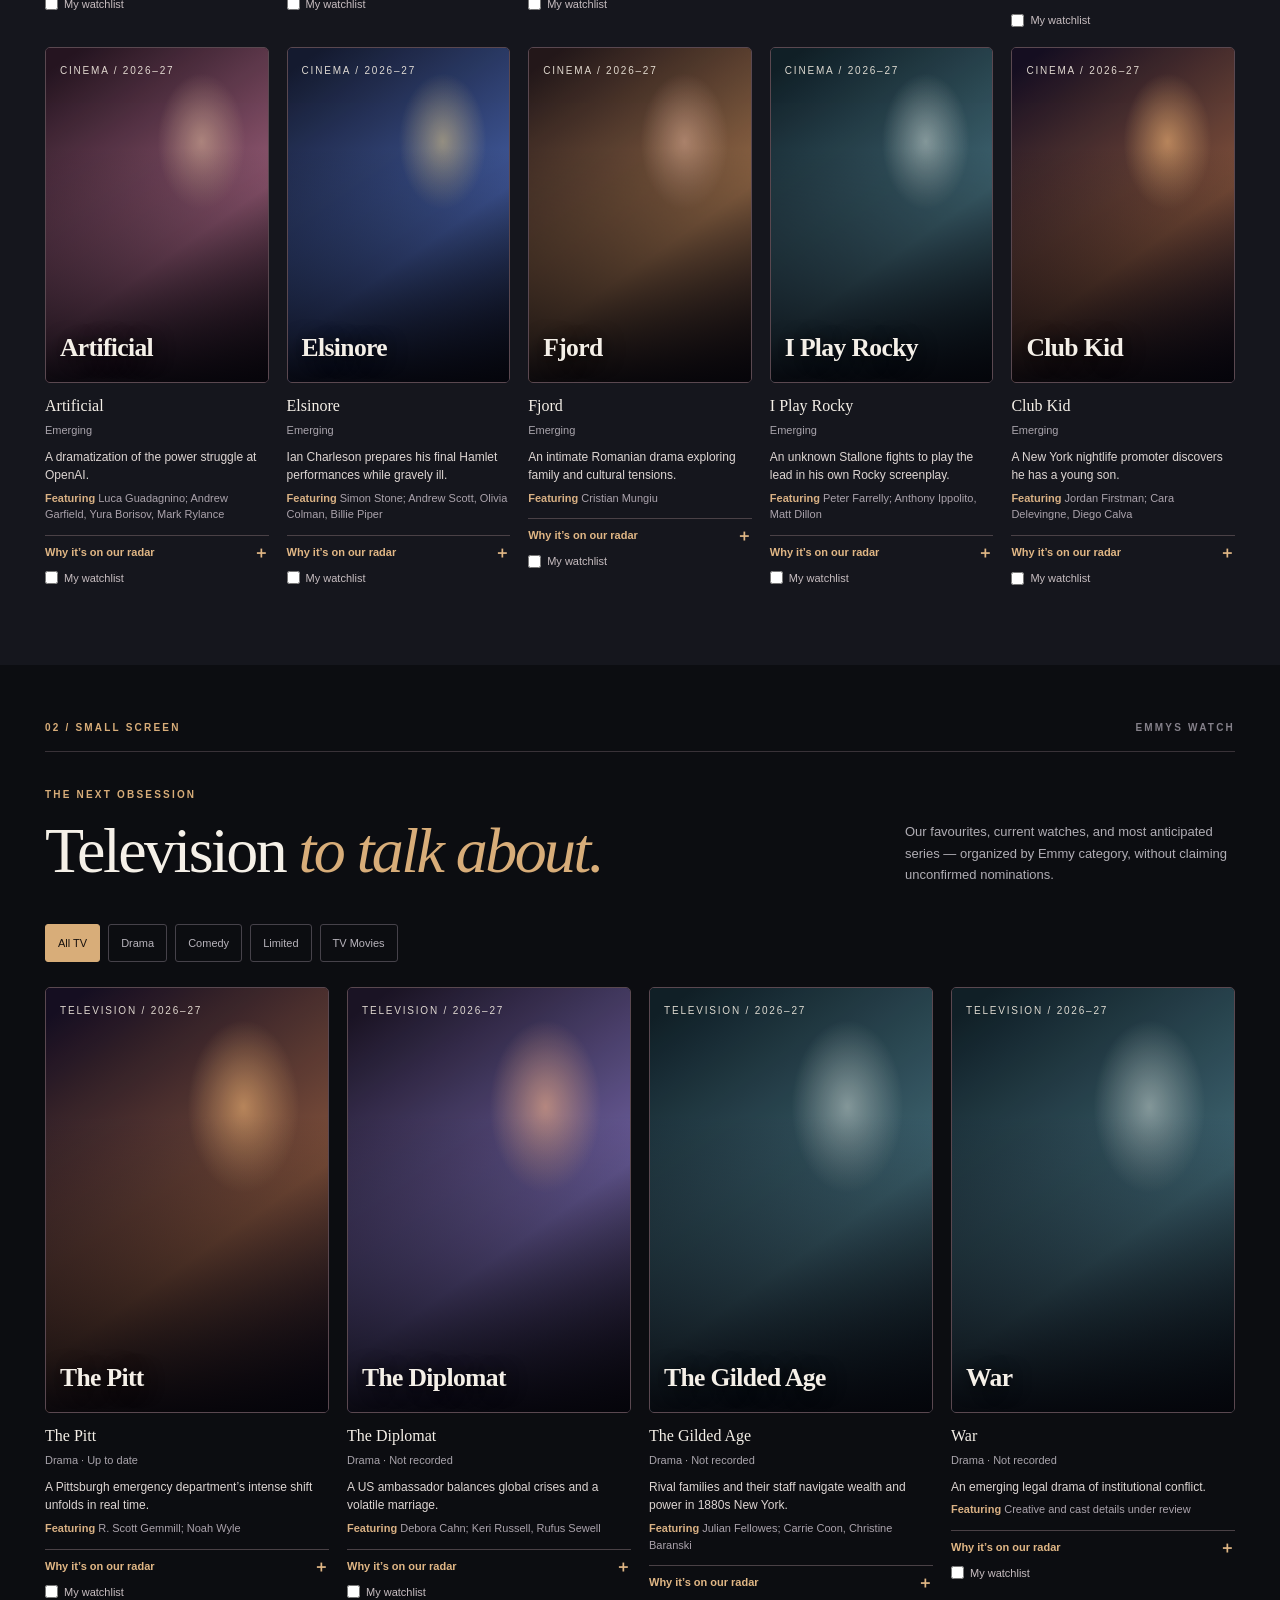
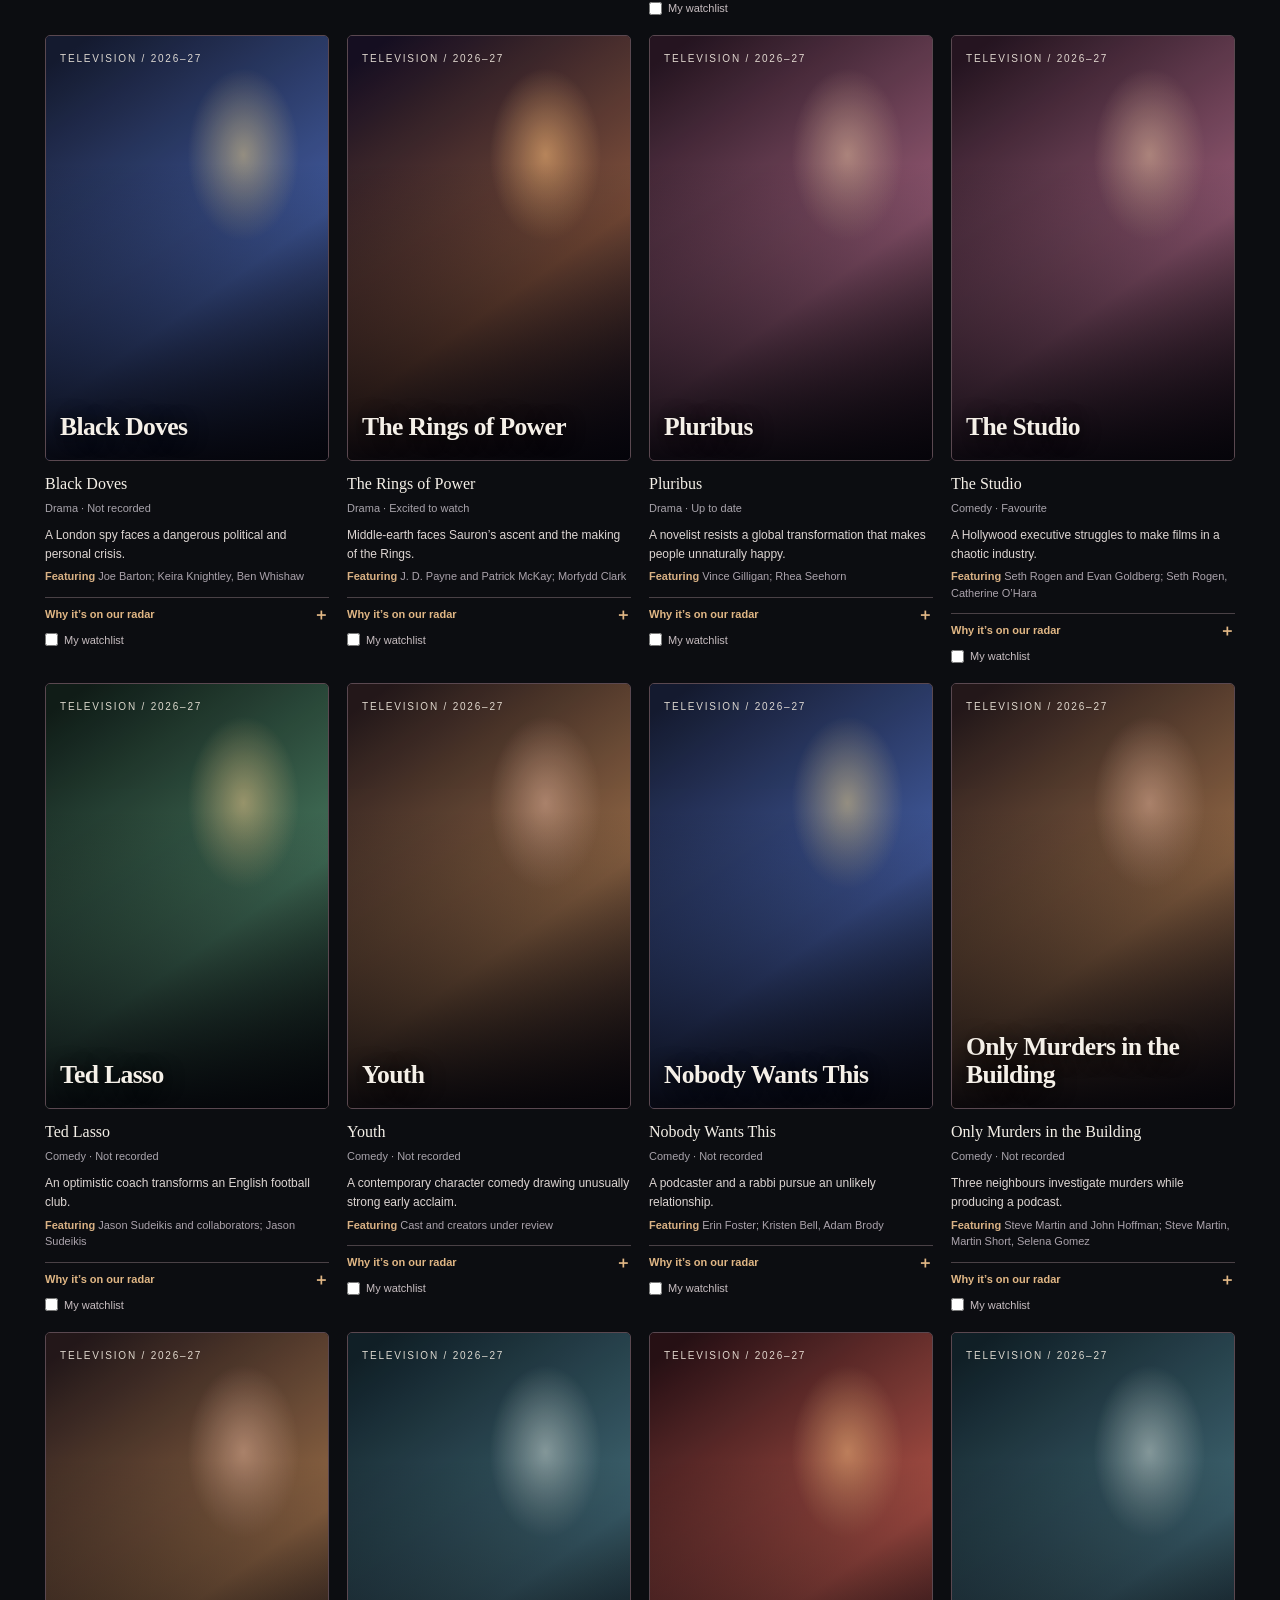
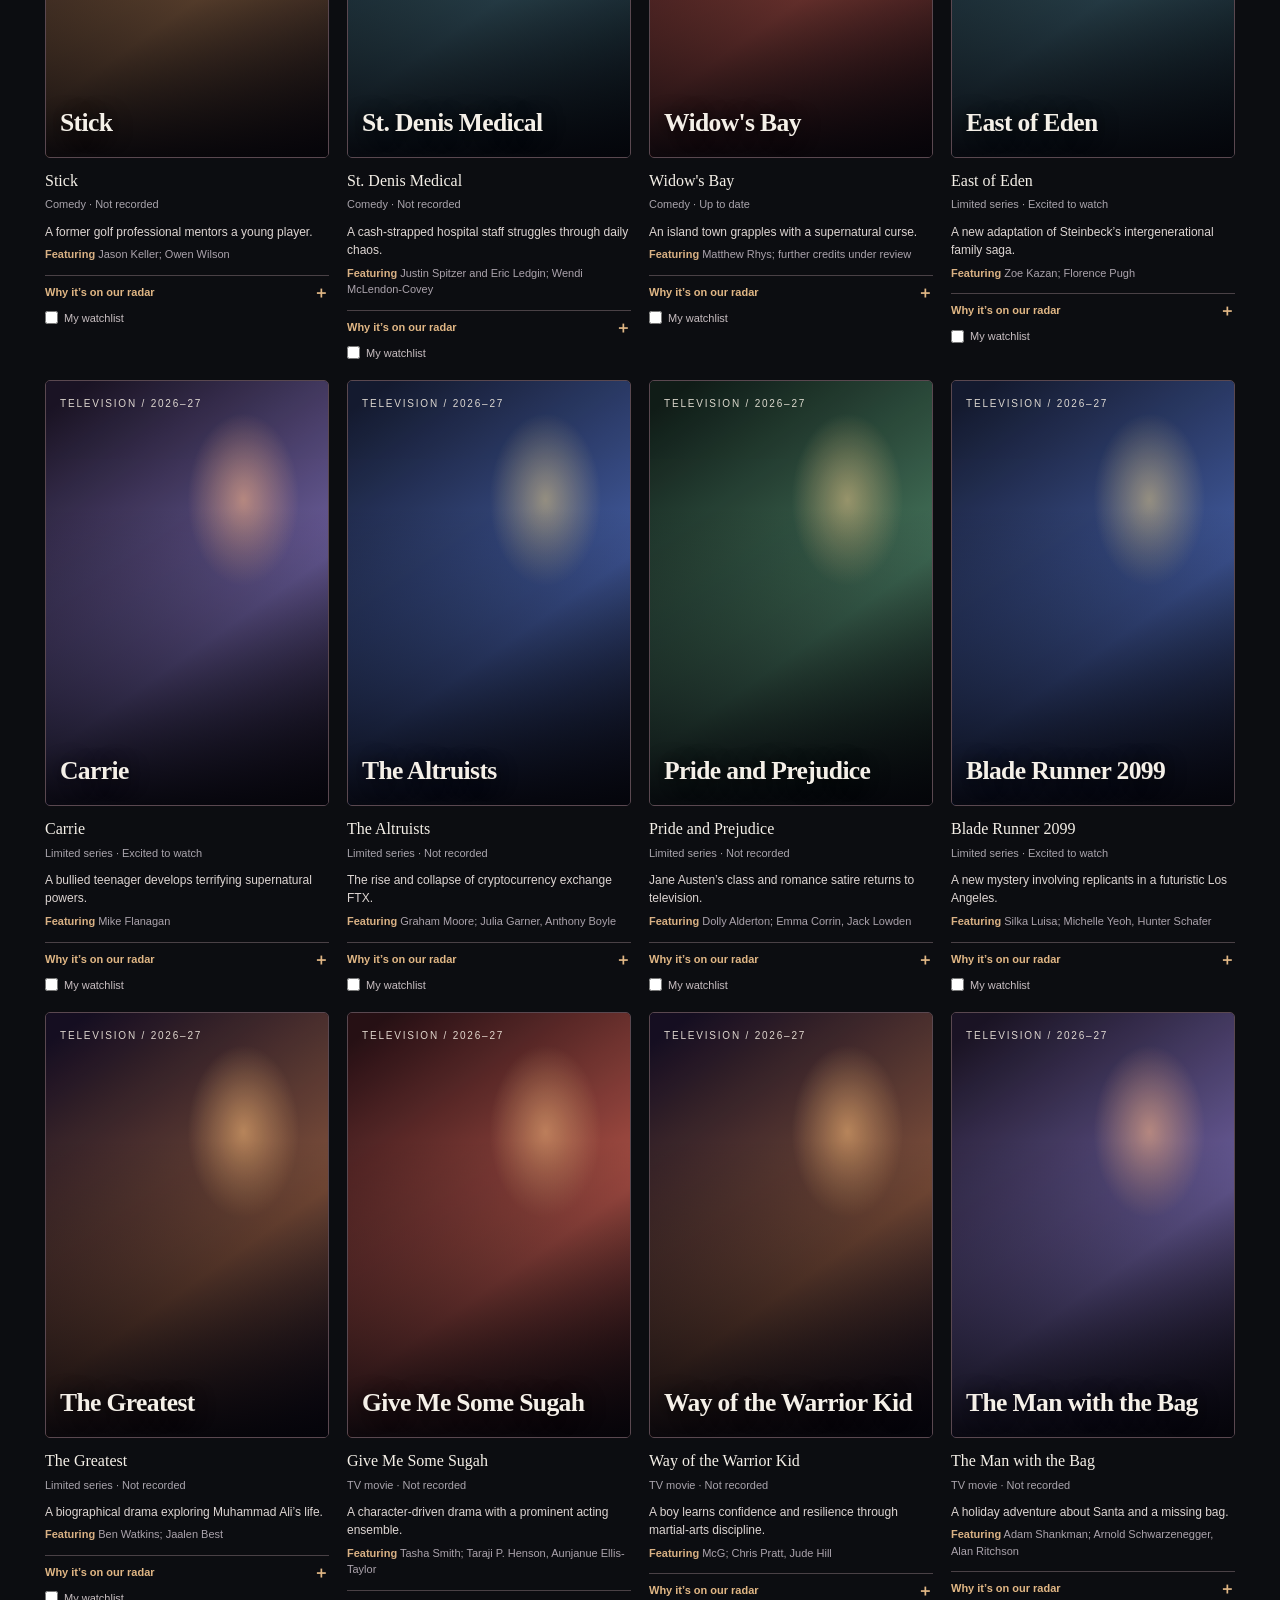
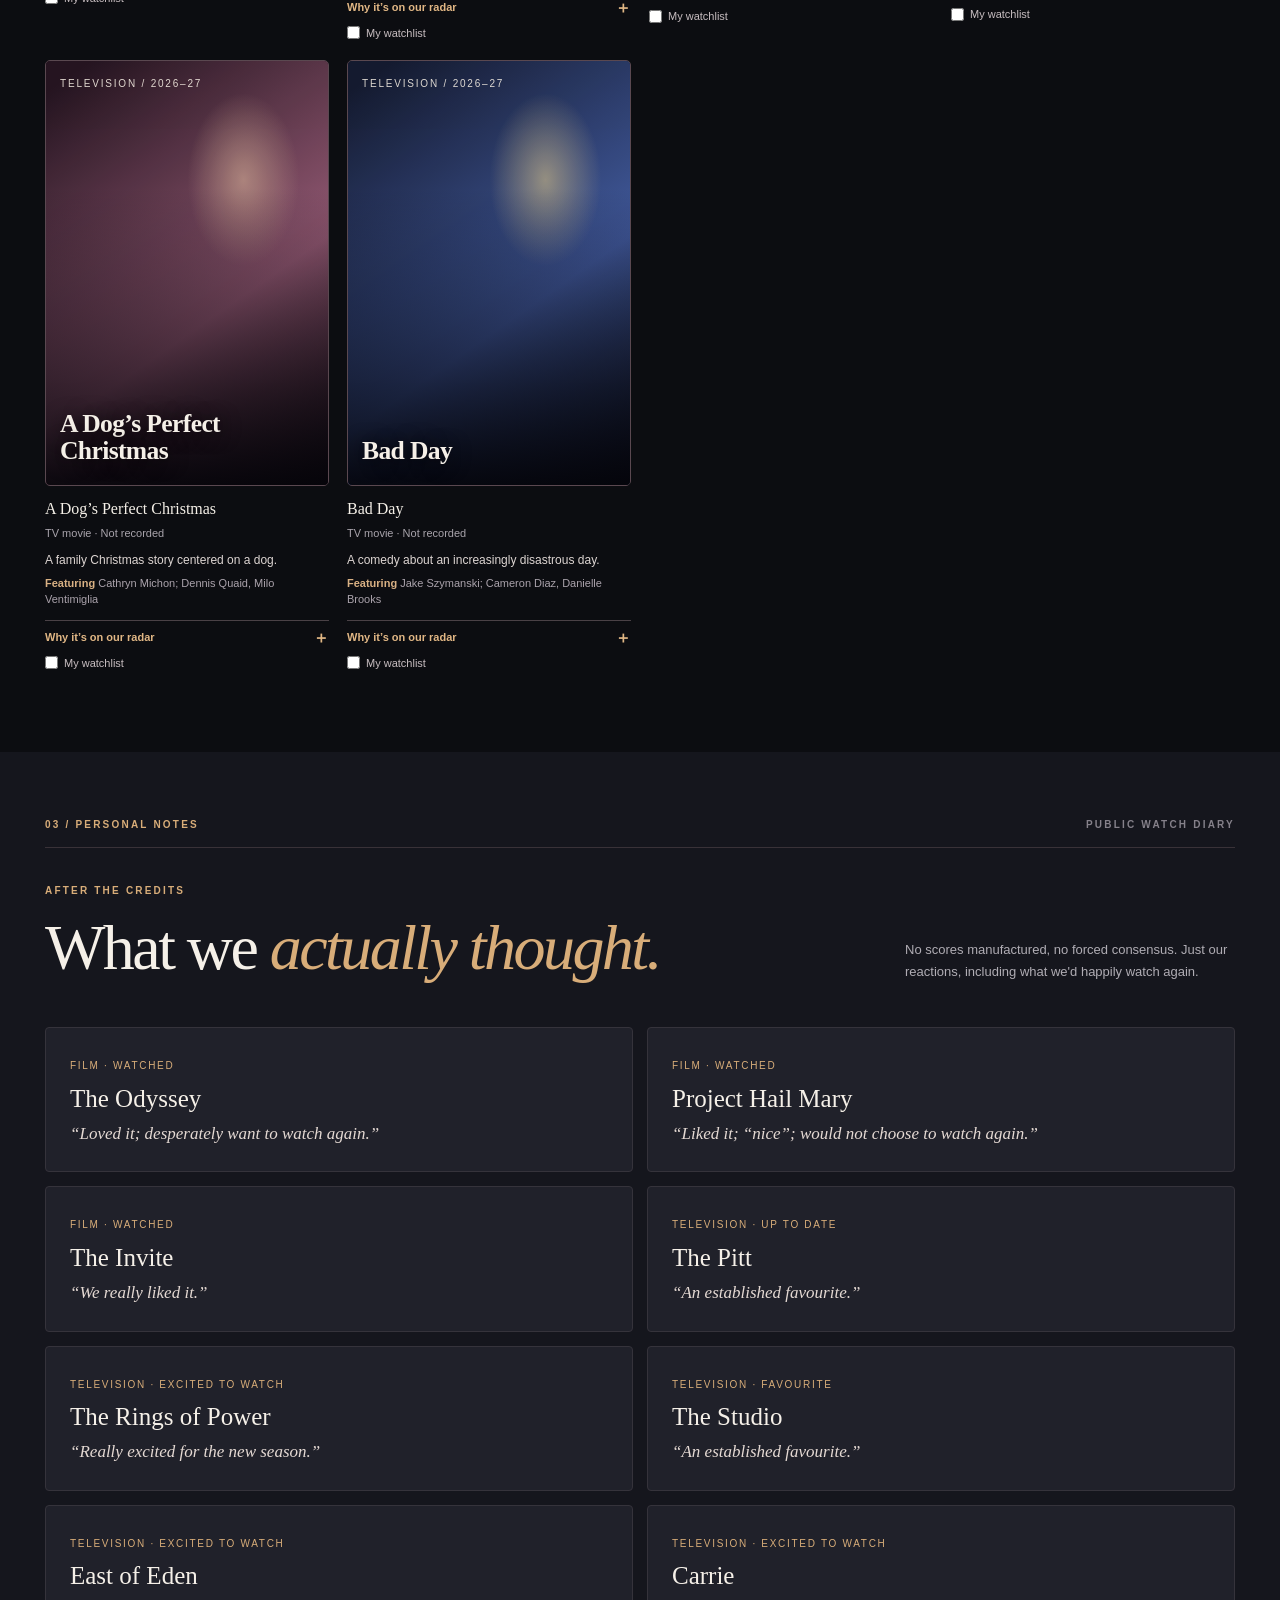
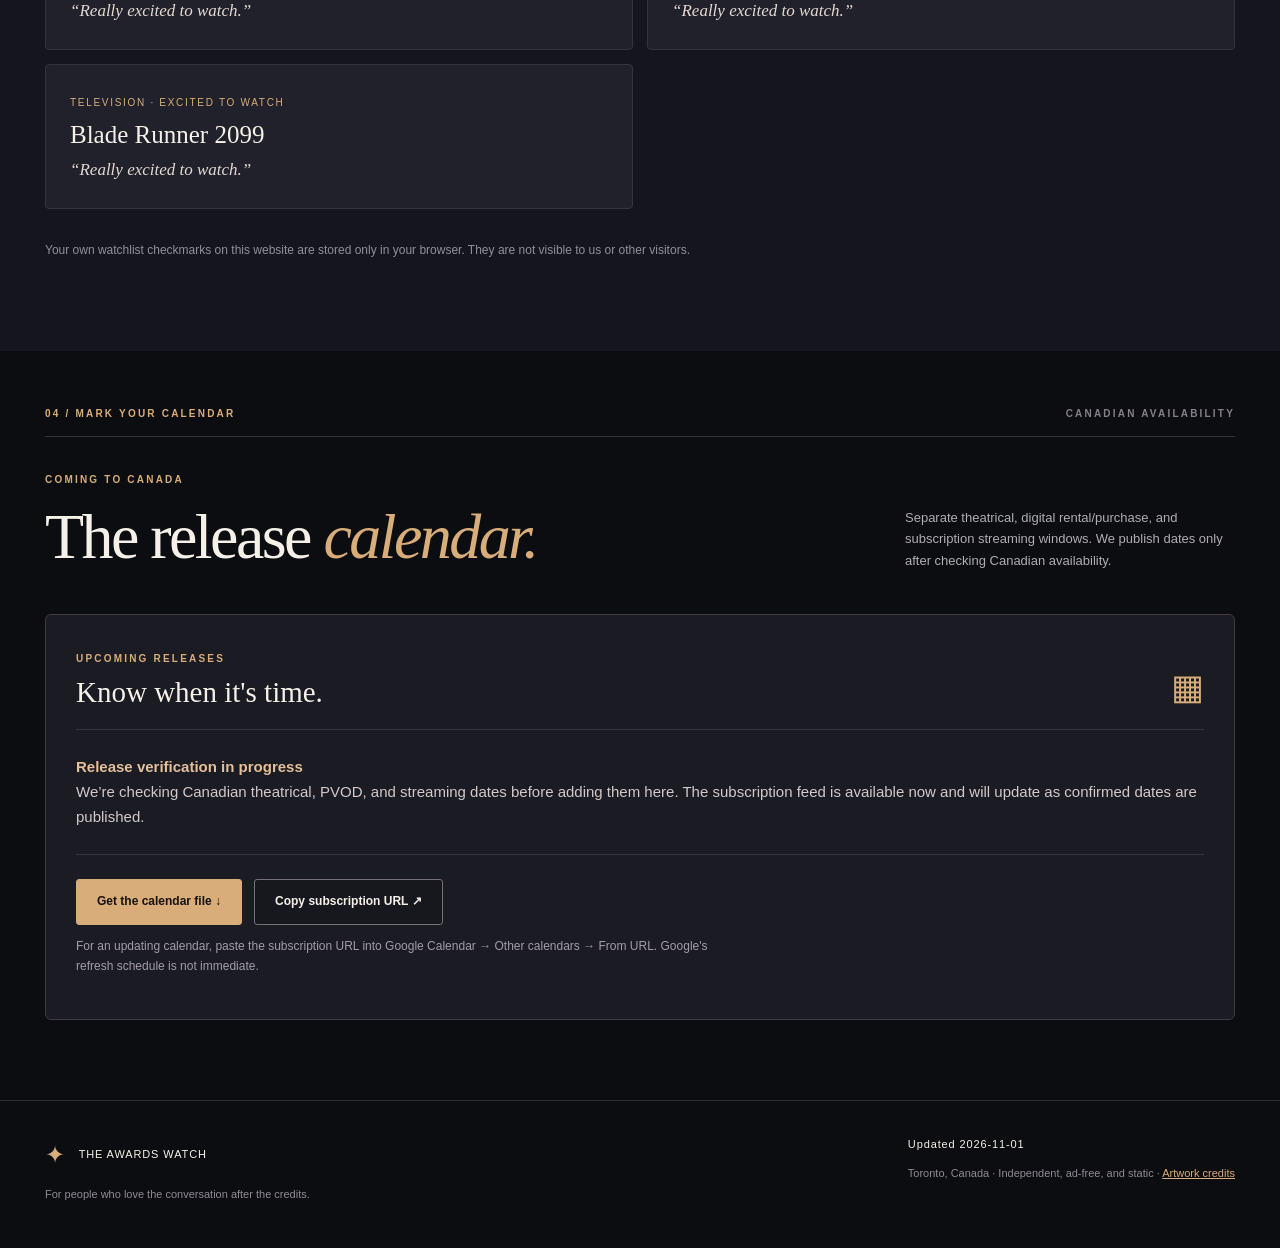
==== commit 33e96eca: "Add TV Movies filter for November Emmy contenders" ====
--- a/index.html
+++ b/index.html
@@ -1 +1 @@
-<!doctype html><html lang="en"><head><meta charset="utf-8"><meta name="viewport" content="width=device-width,initial-scale=1"><meta name="theme-color" content="#0c0d11"><meta name="description" content="The Awards Watch: a Toronto-based, personal guide to Oscar and Emmy contenders, reactions, and verified Canadian releases."><title>The Awards Watch — Film, television & awards season</title><link rel="stylesheet" href="style.css"></head><body><header class="top"><div class="shell nav"><a class="brand" href="#top"><span class="brandmark">✦</span> THE AWARDS WATCH</a><nav aria-label="Main navigation"><a href="#film">Awards: Film</a><a href="watch-tonight.html">Watch Tonight</a><a href="#television">Television</a><a href="#reactions">Our reviews</a><a href="#releases">Releases</a></nav><span class="edition">NOVEMBER 2026</span></div></header><main id="top"><section class="hero"><div class="heroimage"></div><div class="shell hero-inner"><p class="kicker"><span class="line"></span> THE 2026–27 AWARDS SEASON</p><h1>Good stories.<br><em>Worth sharing.</em></h1><p class="hero-sub">An evolving guide to the films and series we're watching, loving, and waiting for — with a Canadian release calendar.</p><div class="hero-actions"><a class="btn gold" href="#film">Explore the watchlist <span>↗</span></a><a class="btn outline" href="#releases">Release calendar ↓</a></div></div><div class="hero-bottom shell"><span>CURATED IN TORONTO</span><span>SCROLL TO EXPLORE ↓</span></div></section><section class="shell overview"><div class="overline">THE CURRENT EDITION <span>01 / 04</span></div><div class="overview-grid"><div><strong id="filmCount">—</strong><span>Films on our radar</span></div><div><strong id="tvCount">—</strong><span>Television picks</span></div><div><strong id="seenCount">—</strong><span>Watched or caught up</span></div><div><strong id="releaseCount">—</strong><span>Verified release dates</span></div></div><p class="editor-note">A personal editorial watch, not a definitive awards forecast. Dates appear only when verified for Canada.</p></section><section class="shell feature-section"><div class="section-label">IN THE SPOTLIGHT <span>EDITOR'S PICKS</span></div><div class="feature-head"><h2>The stories that <i>stay with us.</i></h2><p>From a film worth seeing twice to a new series we're counting down to.</p></div><div class="feature-grid" id="features"></div></section><section id="film" class="section-dark"><div class="shell"><div class="section-label">01 / CINEMA <span>OSCARS WATCH</span></div><div class="section-head"><div><p class="eyebrow">THE BIG SCREEN</p><h2>Best Picture <i>radar.</i></h2></div><p>Films we're tracking this season, grouped by provisional editorial interest. Awards positioning is subject to change.</p></div><div class="filters"><label class="search-label">SEARCH <input id="filmSearch" placeholder="Find a film…"></label><div class="segmented" id="filmFilters"><button class="active" data-tier="all">All films</button><button data-tier="Frontrunner">Early leaders</button><button data-tier="Strong contender">In the conversation</button><button data-tier="Emerging">On the radar</button></div></div><div class="poster-grid" id="filmGrid"></div></div></section><section id="television" class="shell tv-section"><div class="section-label">02 / SMALL SCREEN <span>EMMYS WATCH</span></div><div class="section-head"><div><p class="eyebrow">THE NEXT OBSESSION</p><h2>Television <i>to talk about.</i></h2></div><p>Our favourites, current watches, and most anticipated series — organized by Emmy category, without claiming unconfirmed nominations.</p></div><div class="segmented" id="tvFilters"><button class="active" data-tier="all">All series</button><button data-tier="Drama">Drama</button><button data-tier="Comedy">Comedy</button><button data-tier="Limited series">Limited</button></div><div class="poster-grid" id="tvGrid"></div></section><section id="reactions" class="section-dark"><div class="shell"><div class="section-label">03 / PERSONAL NOTES <span>PUBLIC WATCH DIARY</span></div><div class="section-head"><div><p class="eyebrow">AFTER THE CREDITS</p><h2>What we <i>actually thought.</i></h2></div><p>No scores manufactured, no forced consensus. Just our reactions, including what we'd happily watch again.</p></div><div class="review-grid" id="reviewGrid"></div><p class="privacy-note">Your own watchlist checkmarks on this website are stored only in your browser. They are not visible to us or other visitors.</p></div></section><section id="releases" class="shell release-section"><div class="section-label">04 / MARK YOUR CALENDAR <span>CANADIAN AVAILABILITY</span></div><div class="section-head"><div><p class="eyebrow">COMING TO CANADA</p><h2>The release <i>calendar.</i></h2></div><p>Separate theatrical, digital rental/purchase, and subscription streaming windows. We publish dates only after checking Canadian availability.</p></div><div class="release-panel"><div class="release-panel-top"><div><span class="eyebrow">UPCOMING RELEASES</span><h3>Know when it's time.</h3></div><div class="calendar-icon">▦</div></div><div id="releaseList"></div><div class="release-actions"><a class="btn gold" href="releases.ics">Get the calendar file ↓</a><button class="btn outline" id="copyCalendar">Copy subscription URL ↗</button></div><p class="calendar-help">For an updating calendar, paste the subscription URL into Google Calendar → Other calendars → From URL. Google's refresh schedule is not immediate.</p></div></section></main><footer><div class="shell footer-inner"><div><span class="brandmark">✦</span> THE AWARDS WATCH<p>For people who love the conversation after the credits.</p></div><div><span id="updated"></span><p>Toronto, Canada · Independent, ad-free, and static · <a href="credits.html" style="color:#d8ad79;text-decoration:underline">Artwork credits</a></p></div></div></footer><script src="app.js"></script></body></html>+<!doctype html><html lang="en"><head><meta charset="utf-8"><meta name="viewport" content="width=device-width,initial-scale=1"><meta name="theme-color" content="#0c0d11"><meta name="description" content="The Awards Watch: a Toronto-based, personal guide to Oscar and Emmy contenders, reactions, and verified Canadian releases."><title>The Awards Watch — Film, television & awards season</title><link rel="stylesheet" href="style.css"></head><body><header class="top"><div class="shell nav"><a class="brand" href="#top"><span class="brandmark">✦</span> THE AWARDS WATCH</a><nav aria-label="Main navigation"><a href="#film">Awards: Film</a><a href="watch-tonight.html">Watch Tonight</a><a href="#television">Television</a><a href="#reactions">Our reviews</a><a href="#releases">Releases</a></nav><span class="edition">NOVEMBER 2026</span></div></header><main id="top"><section class="hero"><div class="heroimage"></div><div class="shell hero-inner"><p class="kicker"><span class="line"></span> THE 2026–27 AWARDS SEASON</p><h1>Good stories.<br><em>Worth sharing.</em></h1><p class="hero-sub">An evolving guide to the films and series we're watching, loving, and waiting for — with a Canadian release calendar.</p><div class="hero-actions"><a class="btn gold" href="#film">Explore the watchlist <span>↗</span></a><a class="btn outline" href="#releases">Release calendar ↓</a></div></div><div class="hero-bottom shell"><span>CURATED IN TORONTO</span><span>SCROLL TO EXPLORE ↓</span></div></section><section class="shell overview"><div class="overline">THE CURRENT EDITION <span>01 / 04</span></div><div class="overview-grid"><div><strong id="filmCount">—</strong><span>Films on our radar</span></div><div><strong id="tvCount">—</strong><span>Television picks</span></div><div><strong id="seenCount">—</strong><span>Watched or caught up</span></div><div><strong id="releaseCount">—</strong><span>Verified release dates</span></div></div><p class="editor-note">A personal editorial watch, not a definitive awards forecast. Dates appear only when verified for Canada.</p></section><section class="shell feature-section"><div class="section-label">IN THE SPOTLIGHT <span>EDITOR'S PICKS</span></div><div class="feature-head"><h2>The stories that <i>stay with us.</i></h2><p>From a film worth seeing twice to a new series we're counting down to.</p></div><div class="feature-grid" id="features"></div></section><section id="film" class="section-dark"><div class="shell"><div class="section-label">01 / CINEMA <span>OSCARS WATCH</span></div><div class="section-head"><div><p class="eyebrow">THE BIG SCREEN</p><h2>Best Picture <i>radar.</i></h2></div><p>Films we're tracking this season, grouped by provisional editorial interest. Awards positioning is subject to change.</p></div><div class="filters"><label class="search-label">SEARCH <input id="filmSearch" placeholder="Find a film…"></label><div class="segmented" id="filmFilters"><button class="active" data-tier="all">All films</button><button data-tier="Frontrunner">Early leaders</button><button data-tier="Strong contender">In the conversation</button><button data-tier="Emerging">On the radar</button></div></div><div class="poster-grid" id="filmGrid"></div></div></section><section id="television" class="shell tv-section"><div class="section-label">02 / SMALL SCREEN <span>EMMYS WATCH</span></div><div class="section-head"><div><p class="eyebrow">THE NEXT OBSESSION</p><h2>Television <i>to talk about.</i></h2></div><p>Our favourites, current watches, and most anticipated series — organized by Emmy category, without claiming unconfirmed nominations.</p></div><div class="segmented" id="tvFilters"><button class="active" data-tier="all">All TV</button><button data-tier="Drama">Drama</button><button data-tier="Comedy">Comedy</button><button data-tier="Limited series">Limited</button><button data-tier="TV movie">TV Movies</button></div><div class="poster-grid" id="tvGrid"></div></section><section id="reactions" class="section-dark"><div class="shell"><div class="section-label">03 / PERSONAL NOTES <span>PUBLIC WATCH DIARY</span></div><div class="section-head"><div><p class="eyebrow">AFTER THE CREDITS</p><h2>What we <i>actually thought.</i></h2></div><p>No scores manufactured, no forced consensus. Just our reactions, including what we'd happily watch again.</p></div><div class="review-grid" id="reviewGrid"></div><p class="privacy-note">Your own watchlist checkmarks on this website are stored only in your browser. They are not visible to us or other visitors.</p></div></section><section id="releases" class="shell release-section"><div class="section-label">04 / MARK YOUR CALENDAR <span>CANADIAN AVAILABILITY</span></div><div class="section-head"><div><p class="eyebrow">COMING TO CANADA</p><h2>The release <i>calendar.</i></h2></div><p>Separate theatrical, digital rental/purchase, and subscription streaming windows. We publish dates only after checking Canadian availability.</p></div><div class="release-panel"><div class="release-panel-top"><div><span class="eyebrow">UPCOMING RELEASES</span><h3>Know when it's time.</h3></div><div class="calendar-icon">▦</div></div><div id="releaseList"></div><div class="release-actions"><a class="btn gold" href="releases.ics">Get the calendar file ↓</a><button class="btn outline" id="copyCalendar">Copy subscription URL ↗</button></div><p class="calendar-help">For an updating calendar, paste the subscription URL into Google Calendar → Other calendars → From URL. Google's refresh schedule is not immediate.</p></div></section></main><footer><div class="shell footer-inner"><div><span class="brandmark">✦</span> THE AWARDS WATCH<p>For people who love the conversation after the credits.</p></div><div><span id="updated"></span><p>Toronto, Canada · Independent, ad-free, and static · <a href="credits.html" style="color:#d8ad79;text-decoration:underline">Artwork credits</a></p></div></div></footer><script src="app.js"></script></body></html>
--- a/style.css
+++ b/style.css
@@ -20,3 +20,5 @@
 .assessment-body b{display:block;color:#f3e4d4;font-size:10px;text-transform:uppercase;letter-spacing:.1em;margin-bottom:3px}
 .assessment-verdict{border-left:2px solid #d8ad79;padding-left:9px}
 .poster-card:has(.assessment[open]){position:relative;z-index:1}
+
+.catalogue-synopsis{font-size:12px;line-height:1.55;color:#ddd5d2;margin:9px 0 5px}.catalogue-people{font-size:11px;line-height:1.5;color:#aba3ac;margin:4px 0 12px}.catalogue-people b{color:#d9b184;font-weight:650}
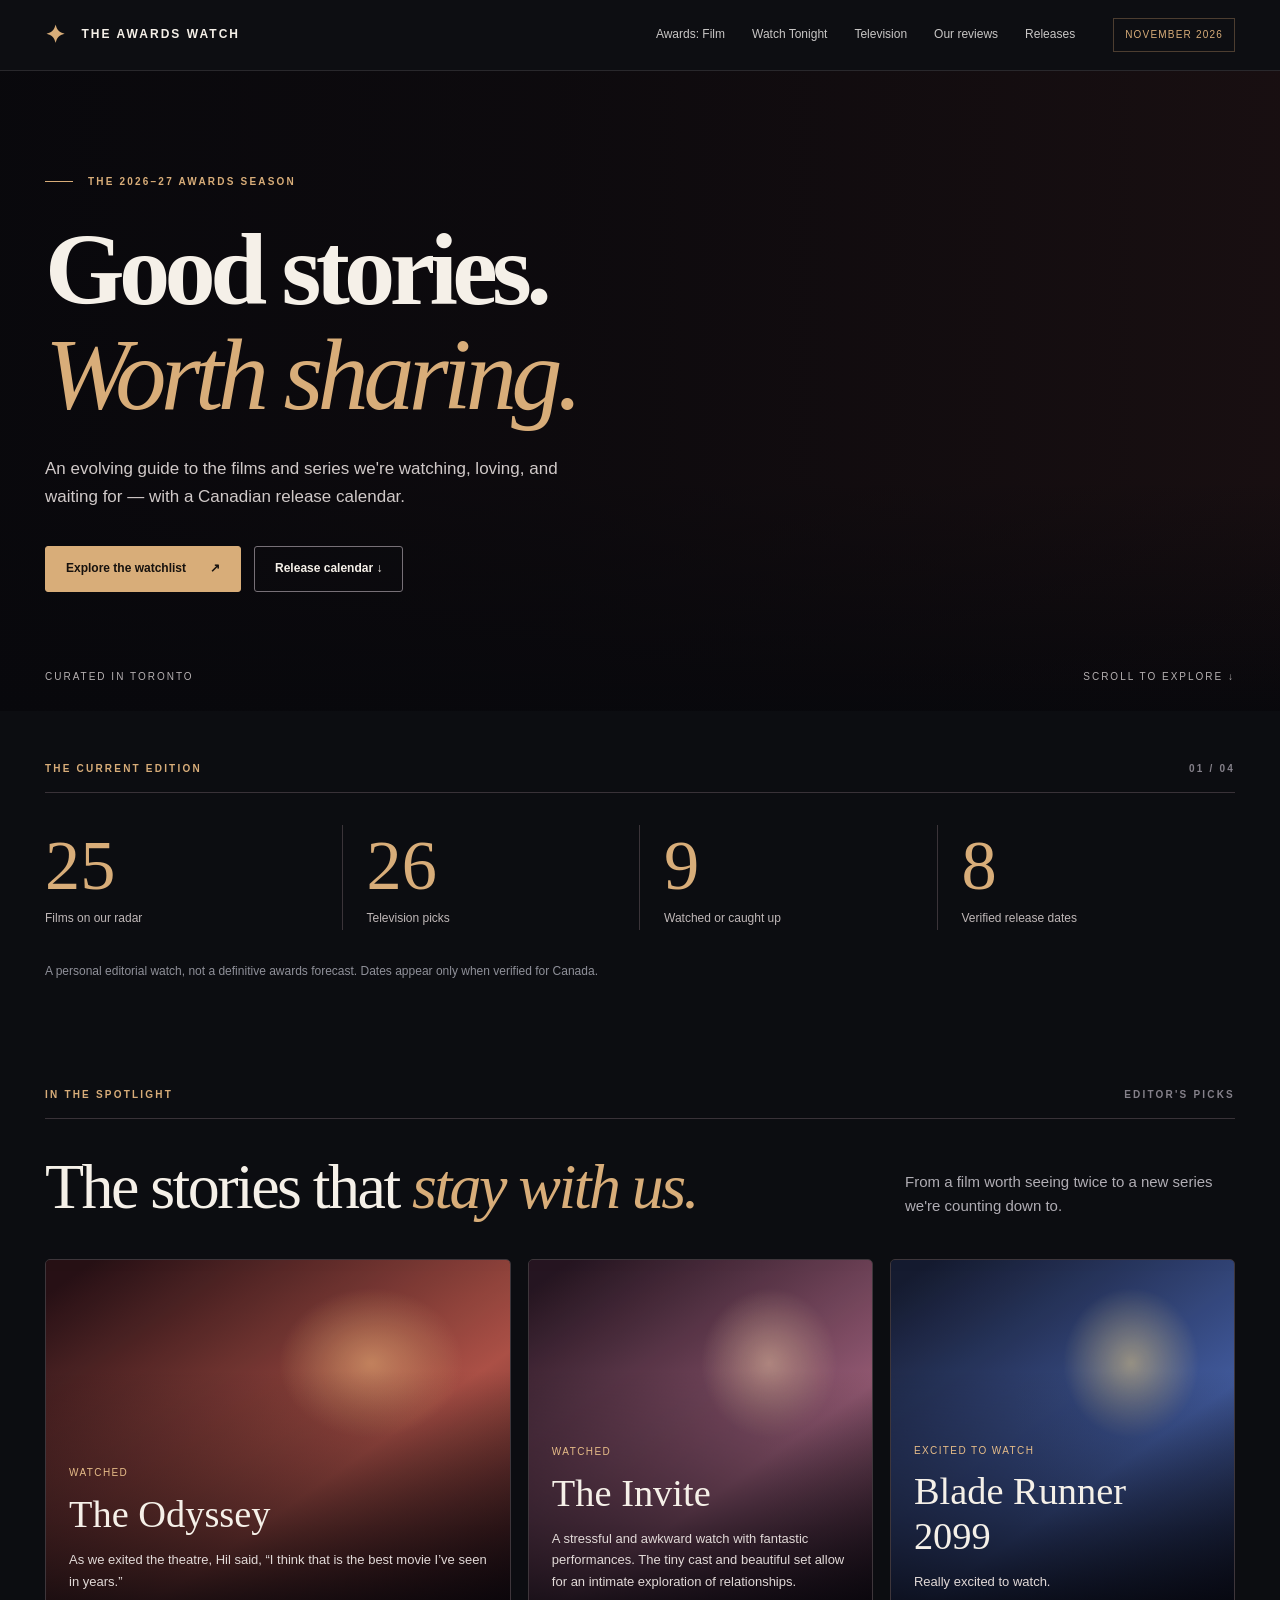
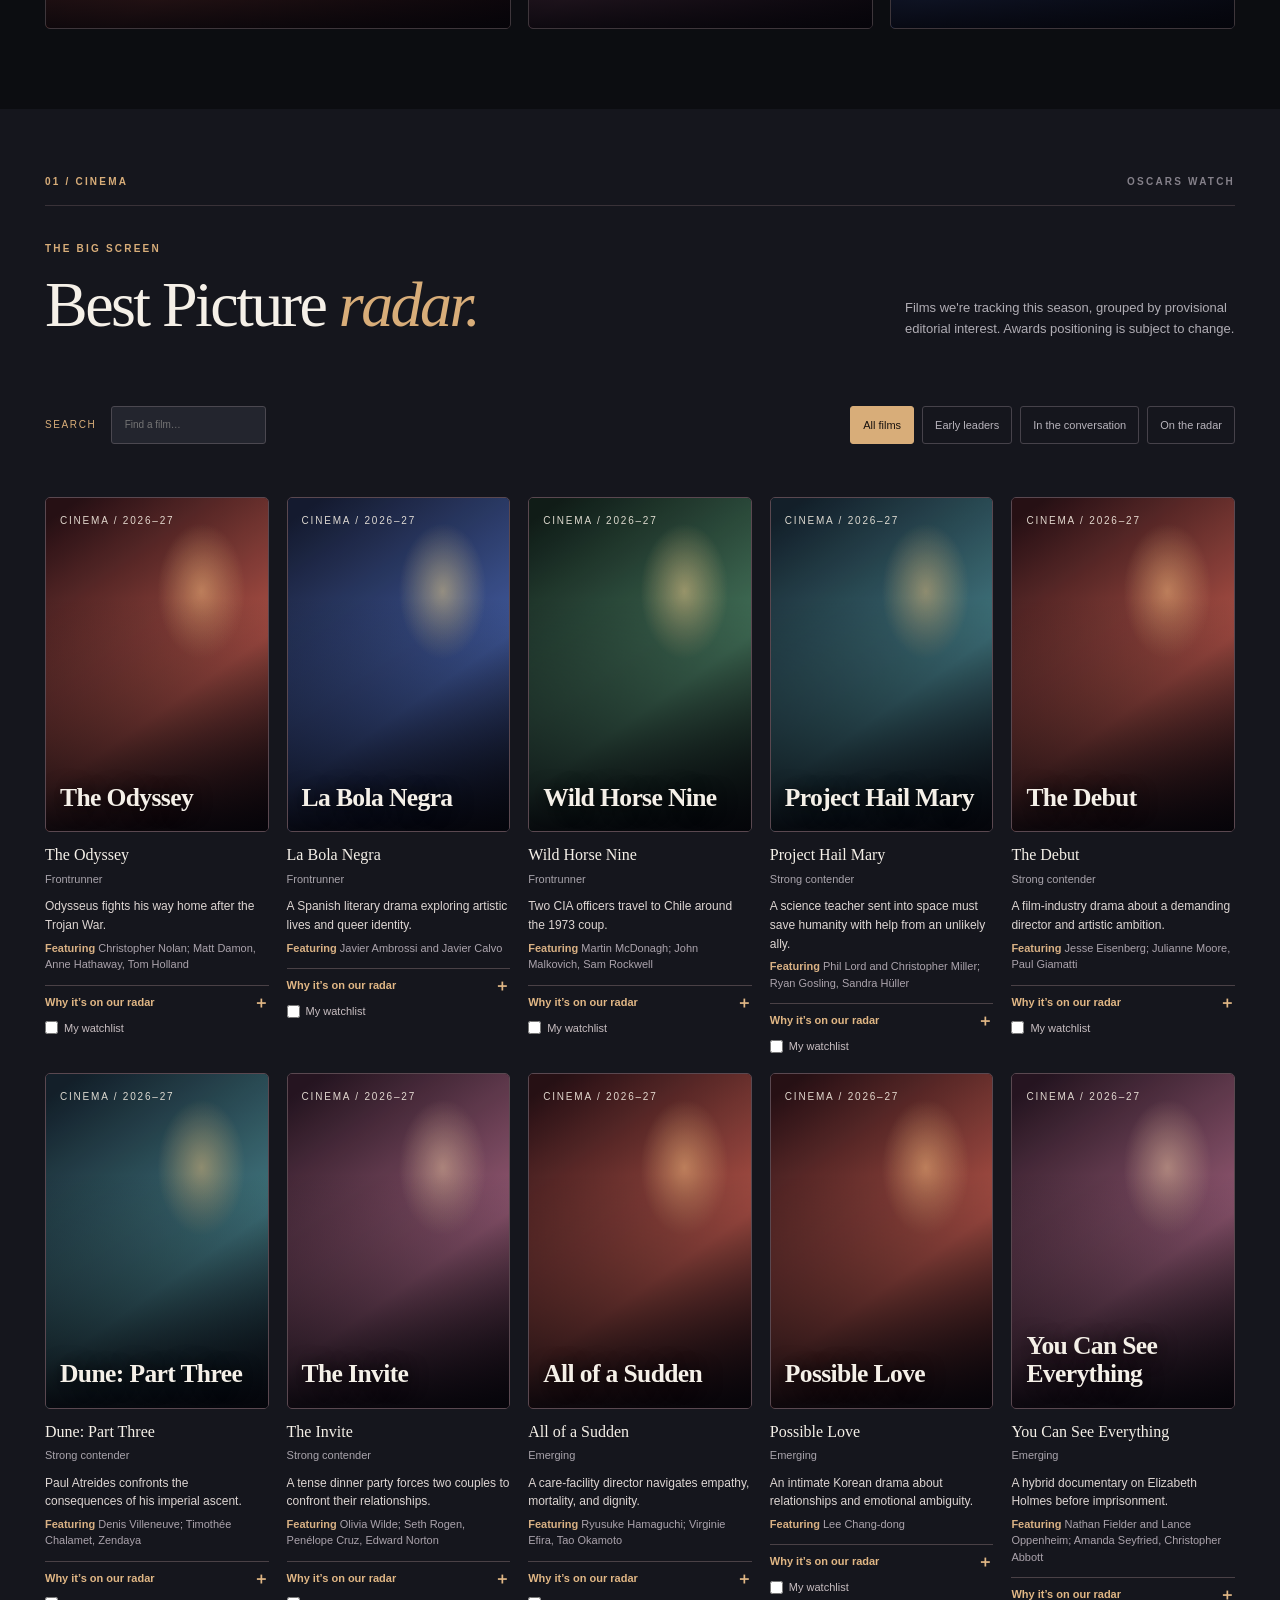
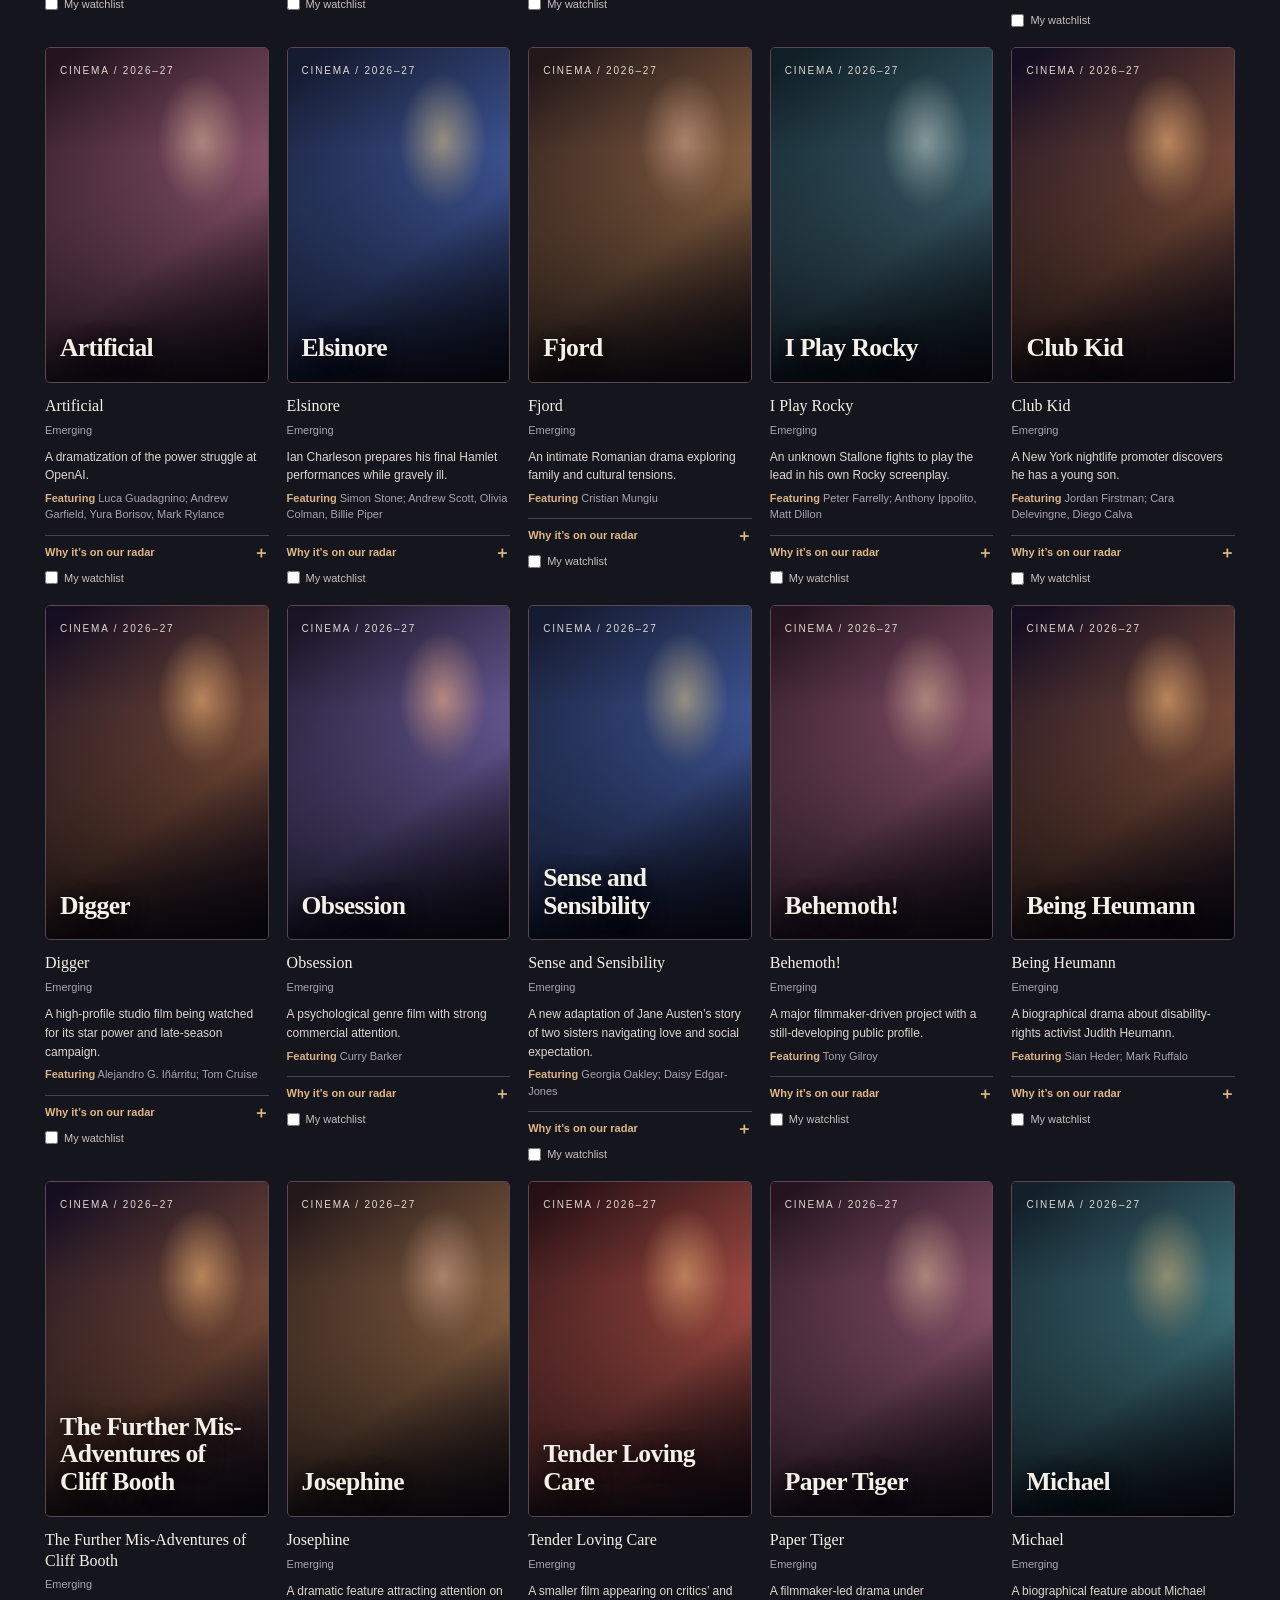
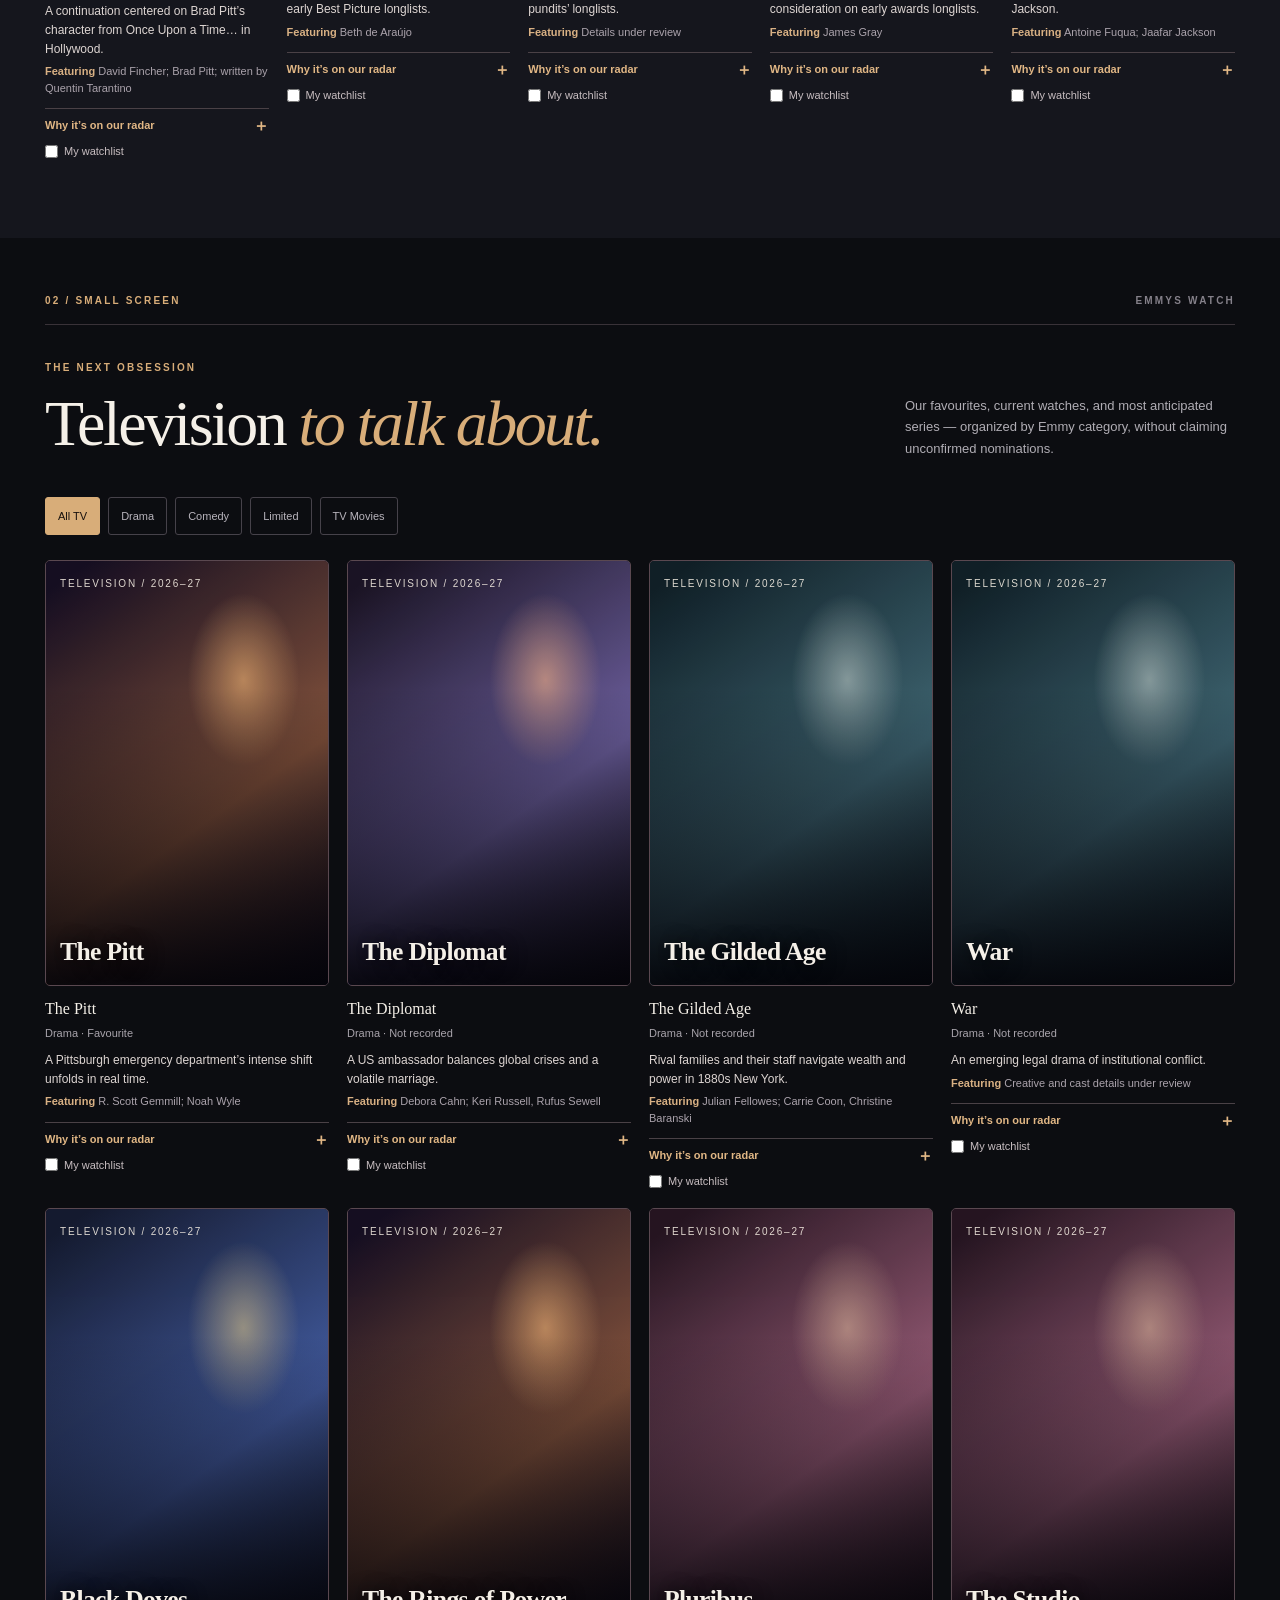
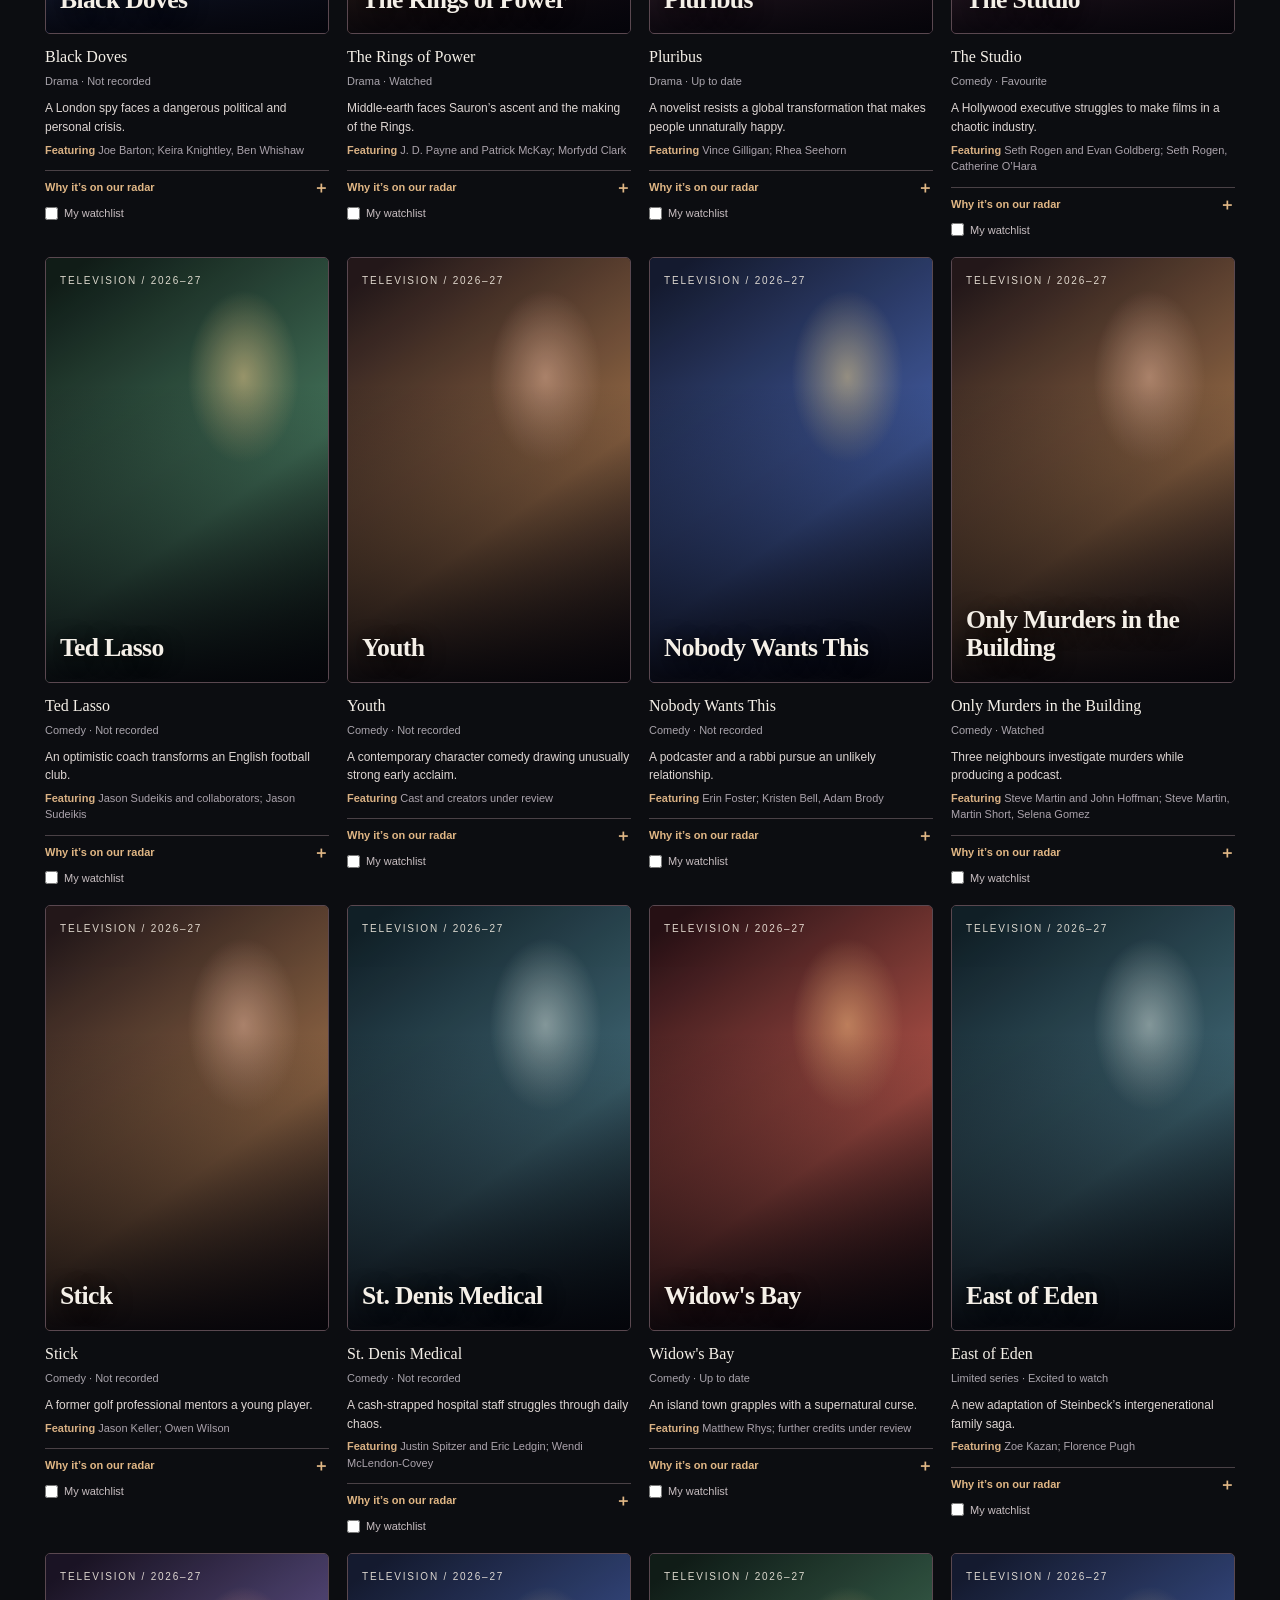
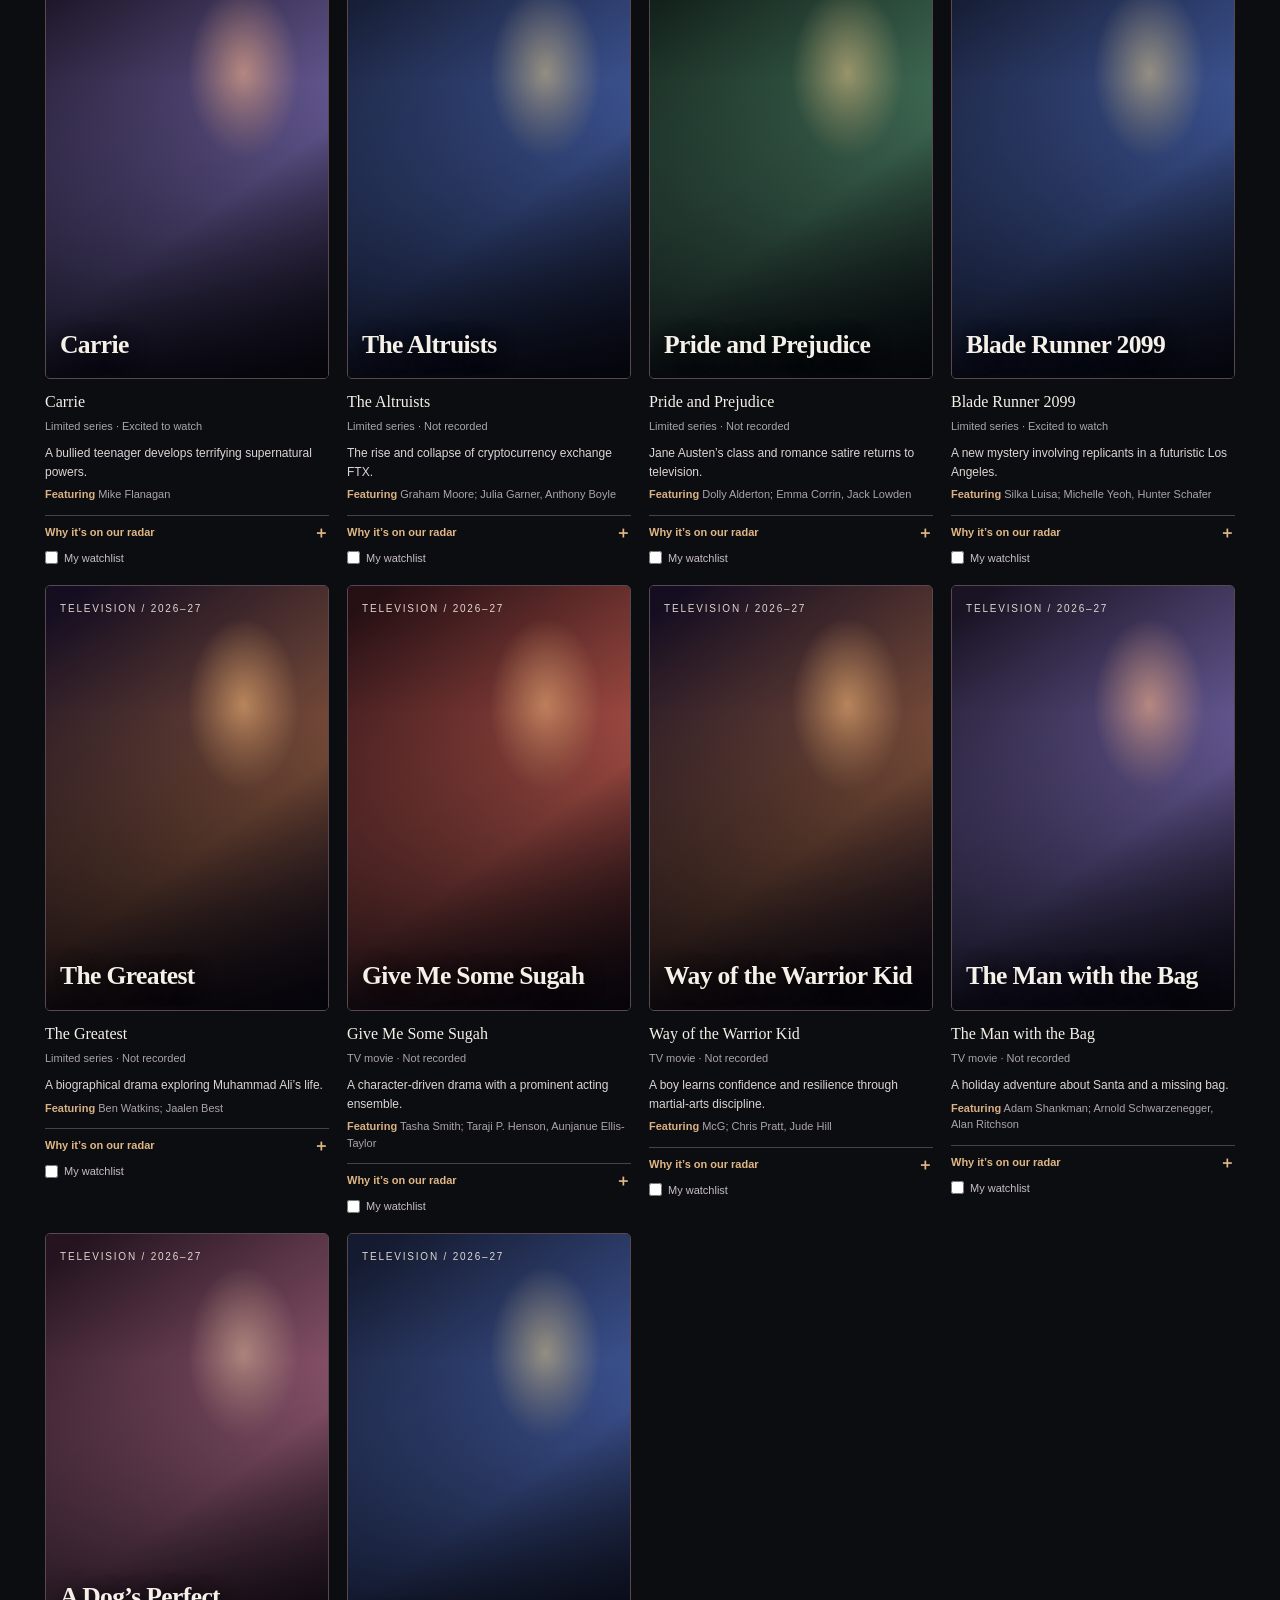
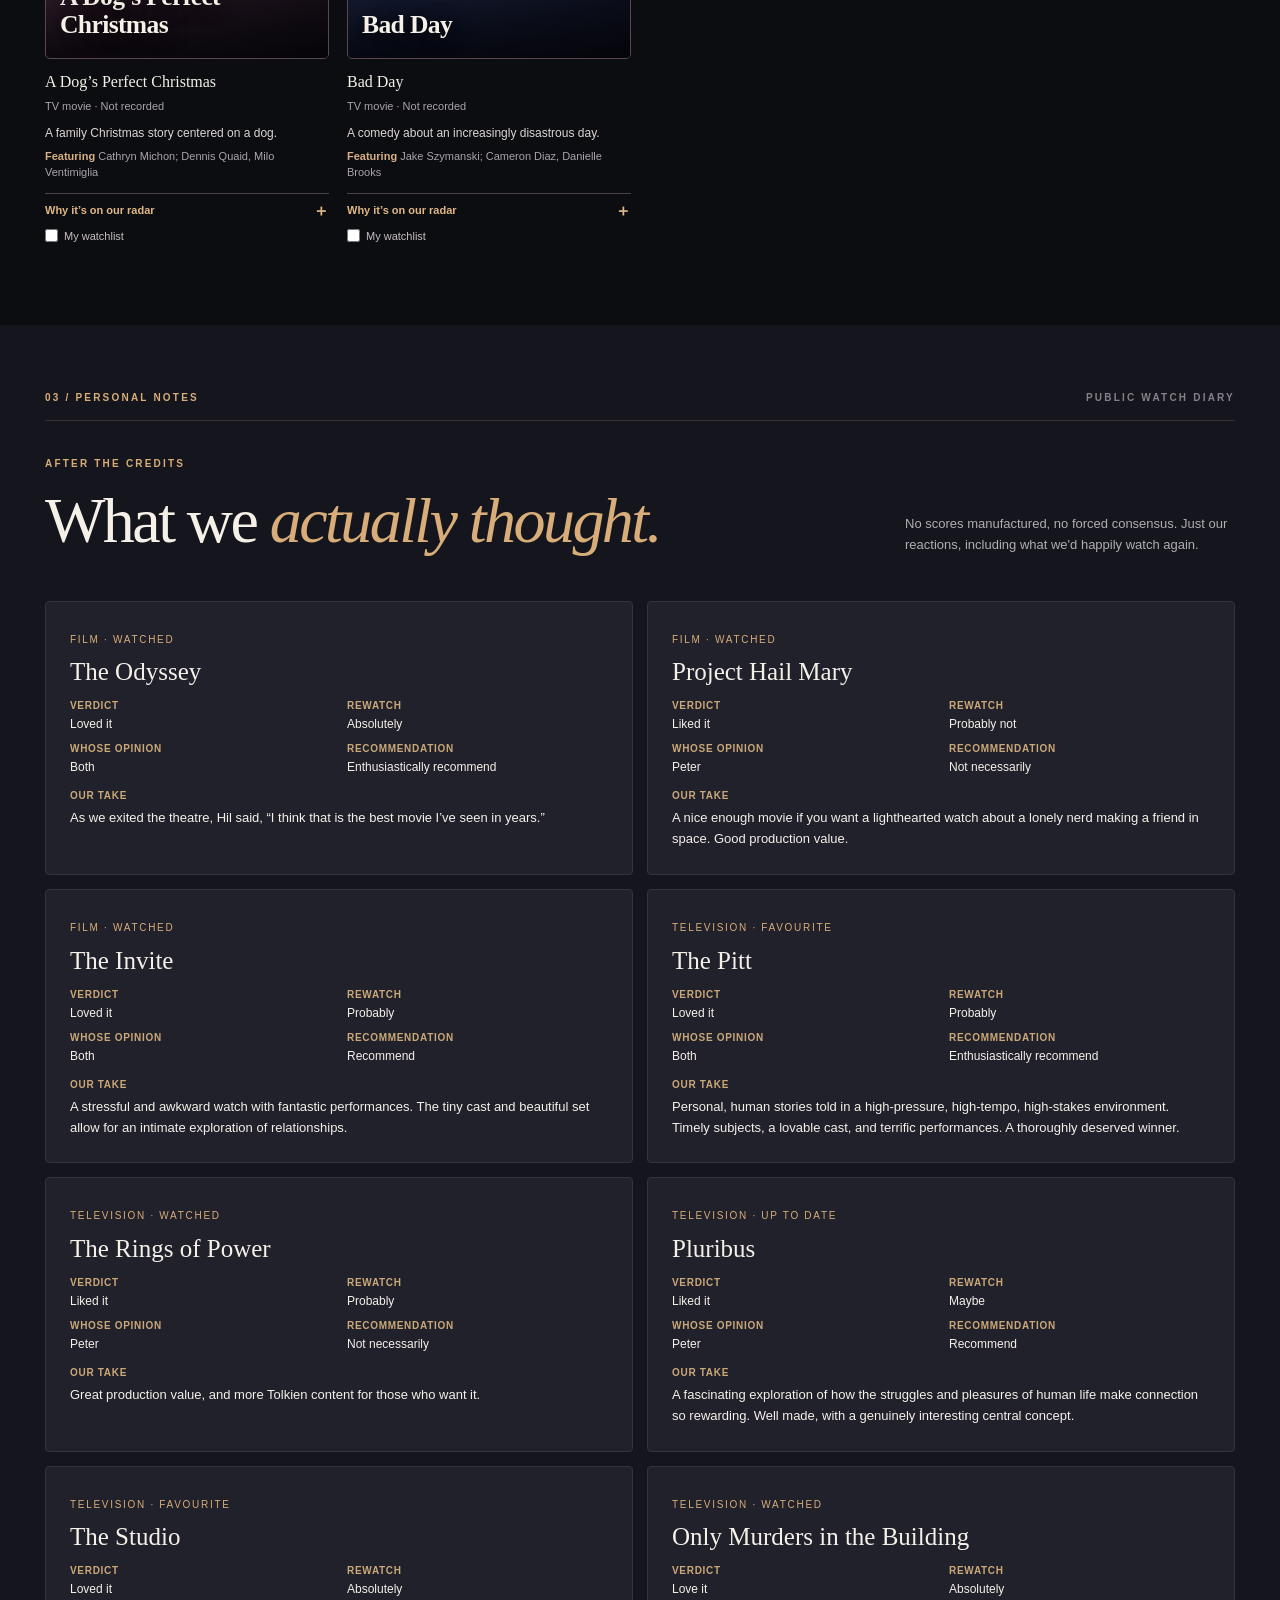
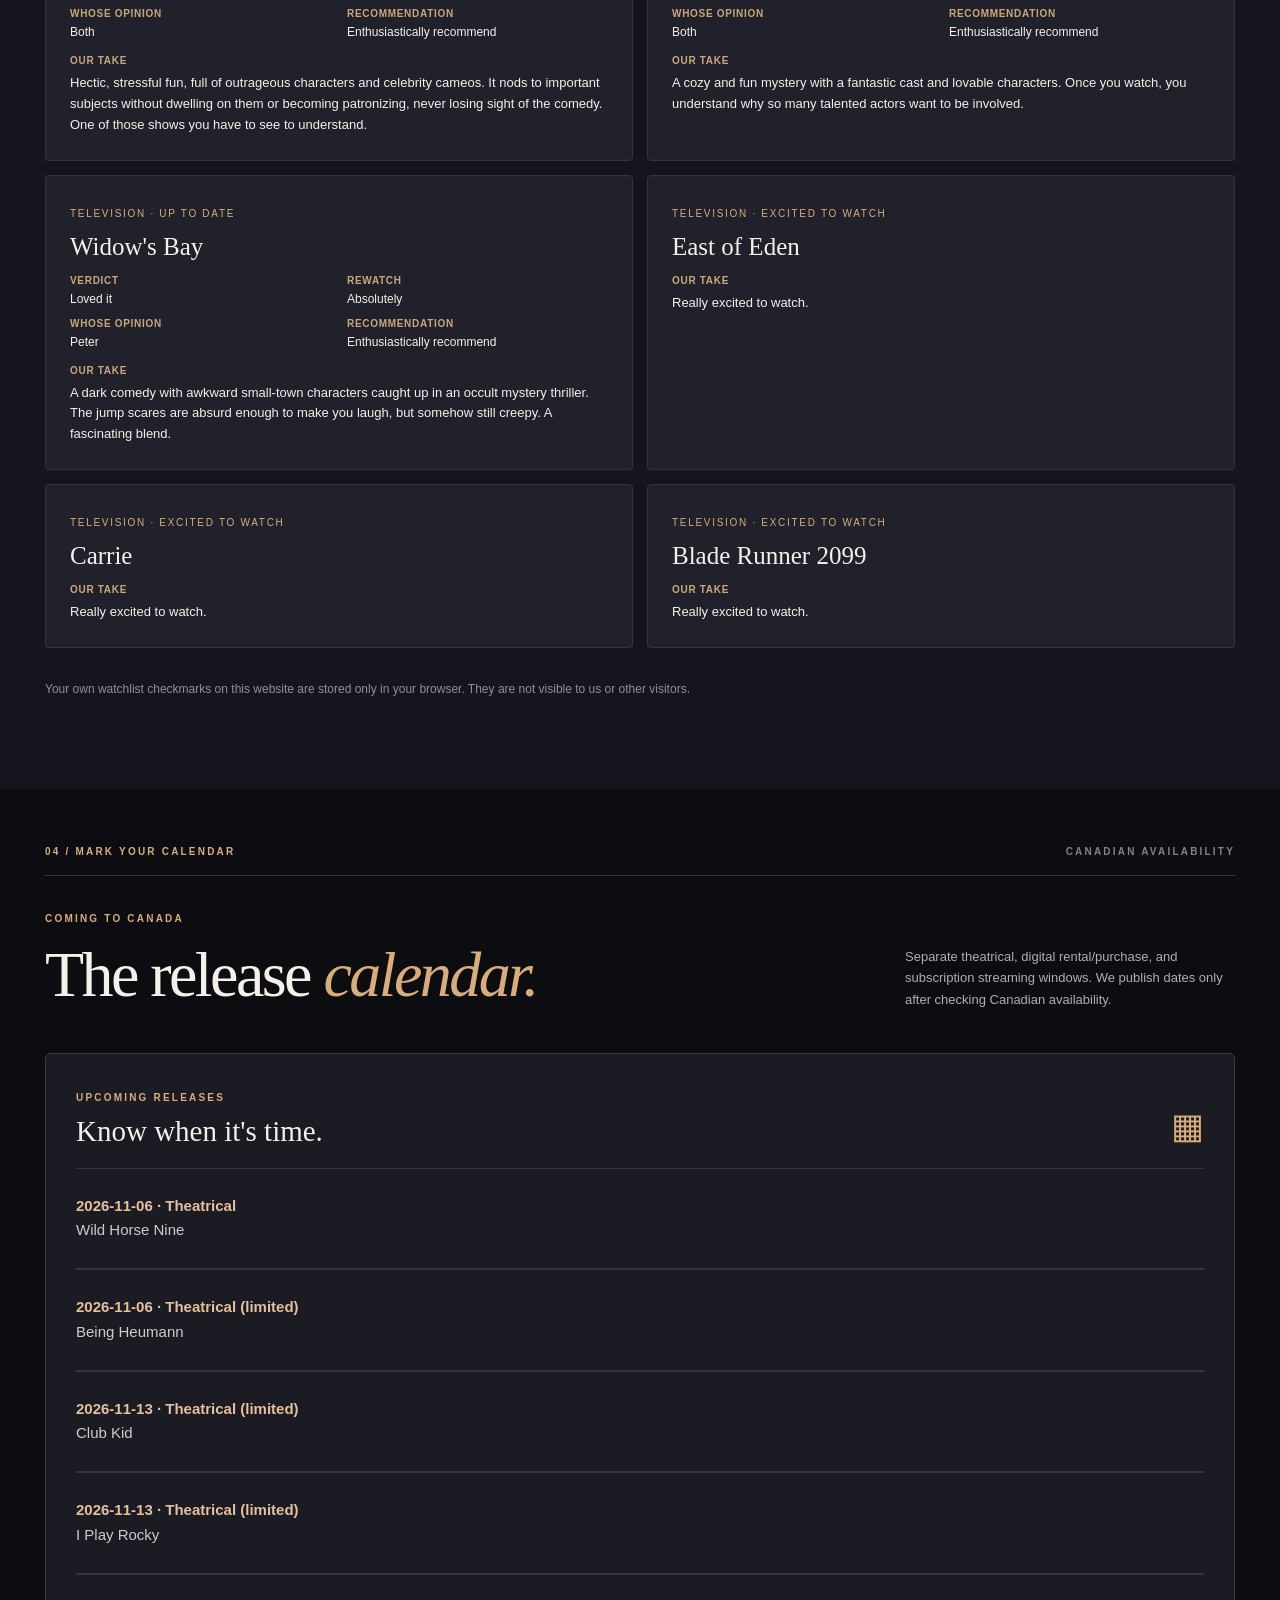
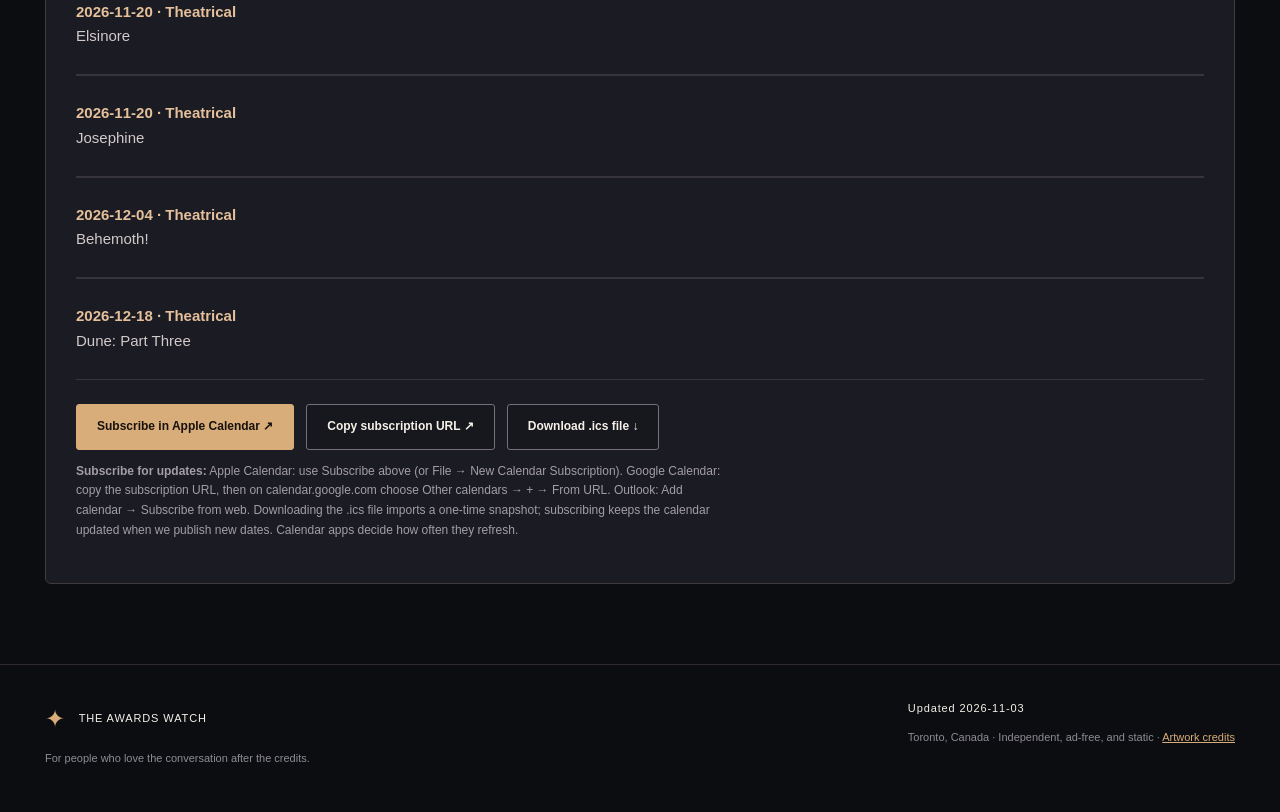
==== commit 4477c124: "Make calendar subscription and one-time download distinct with setup guidance" ====
--- a/index.html
+++ b/index.html
@@ -1 +1 @@
-<!doctype html><html lang="en"><head><meta charset="utf-8"><meta name="viewport" content="width=device-width,initial-scale=1"><meta name="theme-color" content="#0c0d11"><meta name="description" content="The Awards Watch: a Toronto-based, personal guide to Oscar and Emmy contenders, reactions, and verified Canadian releases."><title>The Awards Watch — Film, television & awards season</title><link rel="stylesheet" href="style.css"></head><body><header class="top"><div class="shell nav"><a class="brand" href="#top"><span class="brandmark">✦</span> THE AWARDS WATCH</a><nav aria-label="Main navigation"><a href="#film">Awards: Film</a><a href="watch-tonight.html">Watch Tonight</a><a href="#television">Television</a><a href="#reactions">Our reviews</a><a href="#releases">Releases</a></nav><span class="edition">NOVEMBER 2026</span></div></header><main id="top"><section class="hero"><div class="heroimage"></div><div class="shell hero-inner"><p class="kicker"><span class="line"></span> THE 2026–27 AWARDS SEASON</p><h1>Good stories.<br><em>Worth sharing.</em></h1><p class="hero-sub">An evolving guide to the films and series we're watching, loving, and waiting for — with a Canadian release calendar.</p><div class="hero-actions"><a class="btn gold" href="#film">Explore the watchlist <span>↗</span></a><a class="btn outline" href="#releases">Release calendar ↓</a></div></div><div class="hero-bottom shell"><span>CURATED IN TORONTO</span><span>SCROLL TO EXPLORE ↓</span></div></section><section class="shell overview"><div class="overline">THE CURRENT EDITION <span>01 / 04</span></div><div class="overview-grid"><div><strong id="filmCount">—</strong><span>Films on our radar</span></div><div><strong id="tvCount">—</strong><span>Television picks</span></div><div><strong id="seenCount">—</strong><span>Watched or caught up</span></div><div><strong id="releaseCount">—</strong><span>Verified release dates</span></div></div><p class="editor-note">A personal editorial watch, not a definitive awards forecast. Dates appear only when verified for Canada.</p></section><section class="shell feature-section"><div class="section-label">IN THE SPOTLIGHT <span>EDITOR'S PICKS</span></div><div class="feature-head"><h2>The stories that <i>stay with us.</i></h2><p>From a film worth seeing twice to a new series we're counting down to.</p></div><div class="feature-grid" id="features"></div></section><section id="film" class="section-dark"><div class="shell"><div class="section-label">01 / CINEMA <span>OSCARS WATCH</span></div><div class="section-head"><div><p class="eyebrow">THE BIG SCREEN</p><h2>Best Picture <i>radar.</i></h2></div><p>Films we're tracking this season, grouped by provisional editorial interest. Awards positioning is subject to change.</p></div><div class="filters"><label class="search-label">SEARCH <input id="filmSearch" placeholder="Find a film…"></label><div class="segmented" id="filmFilters"><button class="active" data-tier="all">All films</button><button data-tier="Frontrunner">Early leaders</button><button data-tier="Strong contender">In the conversation</button><button data-tier="Emerging">On the radar</button></div></div><div class="poster-grid" id="filmGrid"></div></div></section><section id="television" class="shell tv-section"><div class="section-label">02 / SMALL SCREEN <span>EMMYS WATCH</span></div><div class="section-head"><div><p class="eyebrow">THE NEXT OBSESSION</p><h2>Television <i>to talk about.</i></h2></div><p>Our favourites, current watches, and most anticipated series — organized by Emmy category, without claiming unconfirmed nominations.</p></div><div class="segmented" id="tvFilters"><button class="active" data-tier="all">All TV</button><button data-tier="Drama">Drama</button><button data-tier="Comedy">Comedy</button><button data-tier="Limited series">Limited</button><button data-tier="TV movie">TV Movies</button></div><div class="poster-grid" id="tvGrid"></div></section><section id="reactions" class="section-dark"><div class="shell"><div class="section-label">03 / PERSONAL NOTES <span>PUBLIC WATCH DIARY</span></div><div class="section-head"><div><p class="eyebrow">AFTER THE CREDITS</p><h2>What we <i>actually thought.</i></h2></div><p>No scores manufactured, no forced consensus. Just our reactions, including what we'd happily watch again.</p></div><div class="review-grid" id="reviewGrid"></div><p class="privacy-note">Your own watchlist checkmarks on this website are stored only in your browser. They are not visible to us or other visitors.</p></div></section><section id="releases" class="shell release-section"><div class="section-label">04 / MARK YOUR CALENDAR <span>CANADIAN AVAILABILITY</span></div><div class="section-head"><div><p class="eyebrow">COMING TO CANADA</p><h2>The release <i>calendar.</i></h2></div><p>Separate theatrical, digital rental/purchase, and subscription streaming windows. We publish dates only after checking Canadian availability.</p></div><div class="release-panel"><div class="release-panel-top"><div><span class="eyebrow">UPCOMING RELEASES</span><h3>Know when it's time.</h3></div><div class="calendar-icon">▦</div></div><div id="releaseList"></div><div class="release-actions"><a class="btn gold" href="releases.ics">Get the calendar file ↓</a><button class="btn outline" id="copyCalendar">Copy subscription URL ↗</button></div><p class="calendar-help">For an updating calendar, paste the subscription URL into Google Calendar → Other calendars → From URL. Google's refresh schedule is not immediate.</p></div></section></main><footer><div class="shell footer-inner"><div><span class="brandmark">✦</span> THE AWARDS WATCH<p>For people who love the conversation after the credits.</p></div><div><span id="updated"></span><p>Toronto, Canada · Independent, ad-free, and static · <a href="credits.html" style="color:#d8ad79;text-decoration:underline">Artwork credits</a></p></div></div></footer><script src="app.js"></script></body></html>+<!doctype html><html lang="en"><head><meta charset="utf-8"><meta name="viewport" content="width=device-width,initial-scale=1"><meta name="theme-color" content="#0c0d11"><meta name="description" content="The Awards Watch: a Toronto-based, personal guide to Oscar and Emmy contenders, reactions, and verified Canadian releases."><title>The Awards Watch — Film, television & awards season</title><link rel="stylesheet" href="style.css"></head><body><header class="top"><div class="shell nav"><a class="brand" href="#top"><span class="brandmark">✦</span> THE AWARDS WATCH</a><nav aria-label="Main navigation"><a href="#film">Awards: Film</a><a href="watch-tonight.html">Watch Tonight</a><a href="#television">Television</a><a href="#reactions">Our reviews</a><a href="#releases">Releases</a></nav><span class="edition">NOVEMBER 2026</span></div></header><main id="top"><section class="hero"><div class="heroimage"></div><div class="shell hero-inner"><p class="kicker"><span class="line"></span> THE 2026–27 AWARDS SEASON</p><h1>Good stories.<br><em>Worth sharing.</em></h1><p class="hero-sub">An evolving guide to the films and series we're watching, loving, and waiting for — with a Canadian release calendar.</p><div class="hero-actions"><a class="btn gold" href="#film">Explore the watchlist <span>↗</span></a><a class="btn outline" href="#releases">Release calendar ↓</a></div></div><div class="hero-bottom shell"><span>CURATED IN TORONTO</span><span>SCROLL TO EXPLORE ↓</span></div></section><section class="shell overview"><div class="overline">THE CURRENT EDITION <span>01 / 04</span></div><div class="overview-grid"><div><strong id="filmCount">—</strong><span>Films on our radar</span></div><div><strong id="tvCount">—</strong><span>Television picks</span></div><div><strong id="seenCount">—</strong><span>Watched or caught up</span></div><div><strong id="releaseCount">—</strong><span>Verified release dates</span></div></div><p class="editor-note">A personal editorial watch, not a definitive awards forecast. Dates appear only when verified for Canada.</p></section><section class="shell feature-section"><div class="section-label">IN THE SPOTLIGHT <span>EDITOR'S PICKS</span></div><div class="feature-head"><h2>The stories that <i>stay with us.</i></h2><p>From a film worth seeing twice to a new series we're counting down to.</p></div><div class="feature-grid" id="features"></div></section><section id="film" class="section-dark"><div class="shell"><div class="section-label">01 / CINEMA <span>OSCARS WATCH</span></div><div class="section-head"><div><p class="eyebrow">THE BIG SCREEN</p><h2>Best Picture <i>radar.</i></h2></div><p>Films we're tracking this season, grouped by provisional editorial interest. Awards positioning is subject to change.</p></div><div class="filters"><label class="search-label">SEARCH <input id="filmSearch" placeholder="Find a film…"></label><div class="segmented" id="filmFilters"><button class="active" data-tier="all">All films</button><button data-tier="Frontrunner">Early leaders</button><button data-tier="Strong contender">In the conversation</button><button data-tier="Emerging">On the radar</button></div></div><div class="poster-grid" id="filmGrid"></div></div></section><section id="television" class="shell tv-section"><div class="section-label">02 / SMALL SCREEN <span>EMMYS WATCH</span></div><div class="section-head"><div><p class="eyebrow">THE NEXT OBSESSION</p><h2>Television <i>to talk about.</i></h2></div><p>Our favourites, current watches, and most anticipated series — organized by Emmy category, without claiming unconfirmed nominations.</p></div><div class="segmented" id="tvFilters"><button class="active" data-tier="all">All TV</button><button data-tier="Drama">Drama</button><button data-tier="Comedy">Comedy</button><button data-tier="Limited series">Limited</button><button data-tier="TV movie">TV Movies</button></div><div class="poster-grid" id="tvGrid"></div></section><section id="reactions" class="section-dark"><div class="shell"><div class="section-label">03 / PERSONAL NOTES <span>PUBLIC WATCH DIARY</span></div><div class="section-head"><div><p class="eyebrow">AFTER THE CREDITS</p><h2>What we <i>actually thought.</i></h2></div><p>No scores manufactured, no forced consensus. Just our reactions, including what we'd happily watch again.</p></div><div class="review-grid" id="reviewGrid"></div><p class="privacy-note">Your own watchlist checkmarks on this website are stored only in your browser. They are not visible to us or other visitors.</p></div></section><section id="releases" class="shell release-section"><div class="section-label">04 / MARK YOUR CALENDAR <span>CANADIAN AVAILABILITY</span></div><div class="section-head"><div><p class="eyebrow">COMING TO CANADA</p><h2>The release <i>calendar.</i></h2></div><p>Separate theatrical, digital rental/purchase, and subscription streaming windows. We publish dates only after checking Canadian availability.</p></div><div class="release-panel"><div class="release-panel-top"><div><span class="eyebrow">UPCOMING RELEASES</span><h3>Know when it's time.</h3></div><div class="calendar-icon">▦</div></div><div id="releaseList"></div><div class="release-actions"><a class="btn gold" href="webcal://idyllic-stroopwafel.github.io/awards-watch/releases.ics">Subscribe in Apple Calendar ↗</a><button class="btn outline" id="copyCalendar">Copy subscription URL ↗</button><a class="btn outline" href="releases.ics" download="awards-watch-releases.ics">Download .ics file ↓</a></div><p class="calendar-help"><strong>Subscribe for updates:</strong> Apple Calendar: use Subscribe above (or File → New Calendar Subscription). Google Calendar: copy the subscription URL, then on calendar.google.com choose Other calendars → + → From URL. Outlook: Add calendar → Subscribe from web. Downloading the .ics file imports a one-time snapshot; subscribing keeps the calendar updated when we publish new dates. Calendar apps decide how often they refresh.</p></div></section></main><footer><div class="shell footer-inner"><div><span class="brandmark">✦</span> THE AWARDS WATCH<p>For people who love the conversation after the credits.</p></div><div><span id="updated"></span><p>Toronto, Canada · Independent, ad-free, and static · <a href="credits.html" style="color:#d8ad79;text-decoration:underline">Artwork credits</a></p></div></div></footer><script src="app.js"></script></body></html>
--- a/style.css
+++ b/style.css
@@ -22,3 +22,7 @@
 .poster-card:has(.assessment[open]){position:relative;z-index:1}
 
 .catalogue-synopsis{font-size:12px;line-height:1.55;color:#ddd5d2;margin:9px 0 5px}.catalogue-people{font-size:11px;line-height:1.5;color:#aba3ac;margin:4px 0 12px}.catalogue-people b{color:#d9b184;font-weight:650}
+
+.buzz-links{border-top:1px solid #423b43;padding-top:10px}.buzz-links a{color:#d8ad79;text-decoration:underline;text-underline-offset:3px;line-height:1.9}
+
+.personal-fields{display:grid;grid-template-columns:repeat(2,minmax(0,1fr));gap:8px 16px;margin:12px 0}.personal-fields p{margin:0;font-size:12px;line-height:1.5}.personal-fields b{display:block;font-size:10px;letter-spacing:.07em;text-transform:uppercase;color:#cba879;margin-bottom:2px}.personal-take{font-size:13px;line-height:1.6;margin:12px 0 0}.personal-take b{display:block;font-size:10px;letter-spacing:.07em;text-transform:uppercase;color:#cba879;margin-bottom:4px}
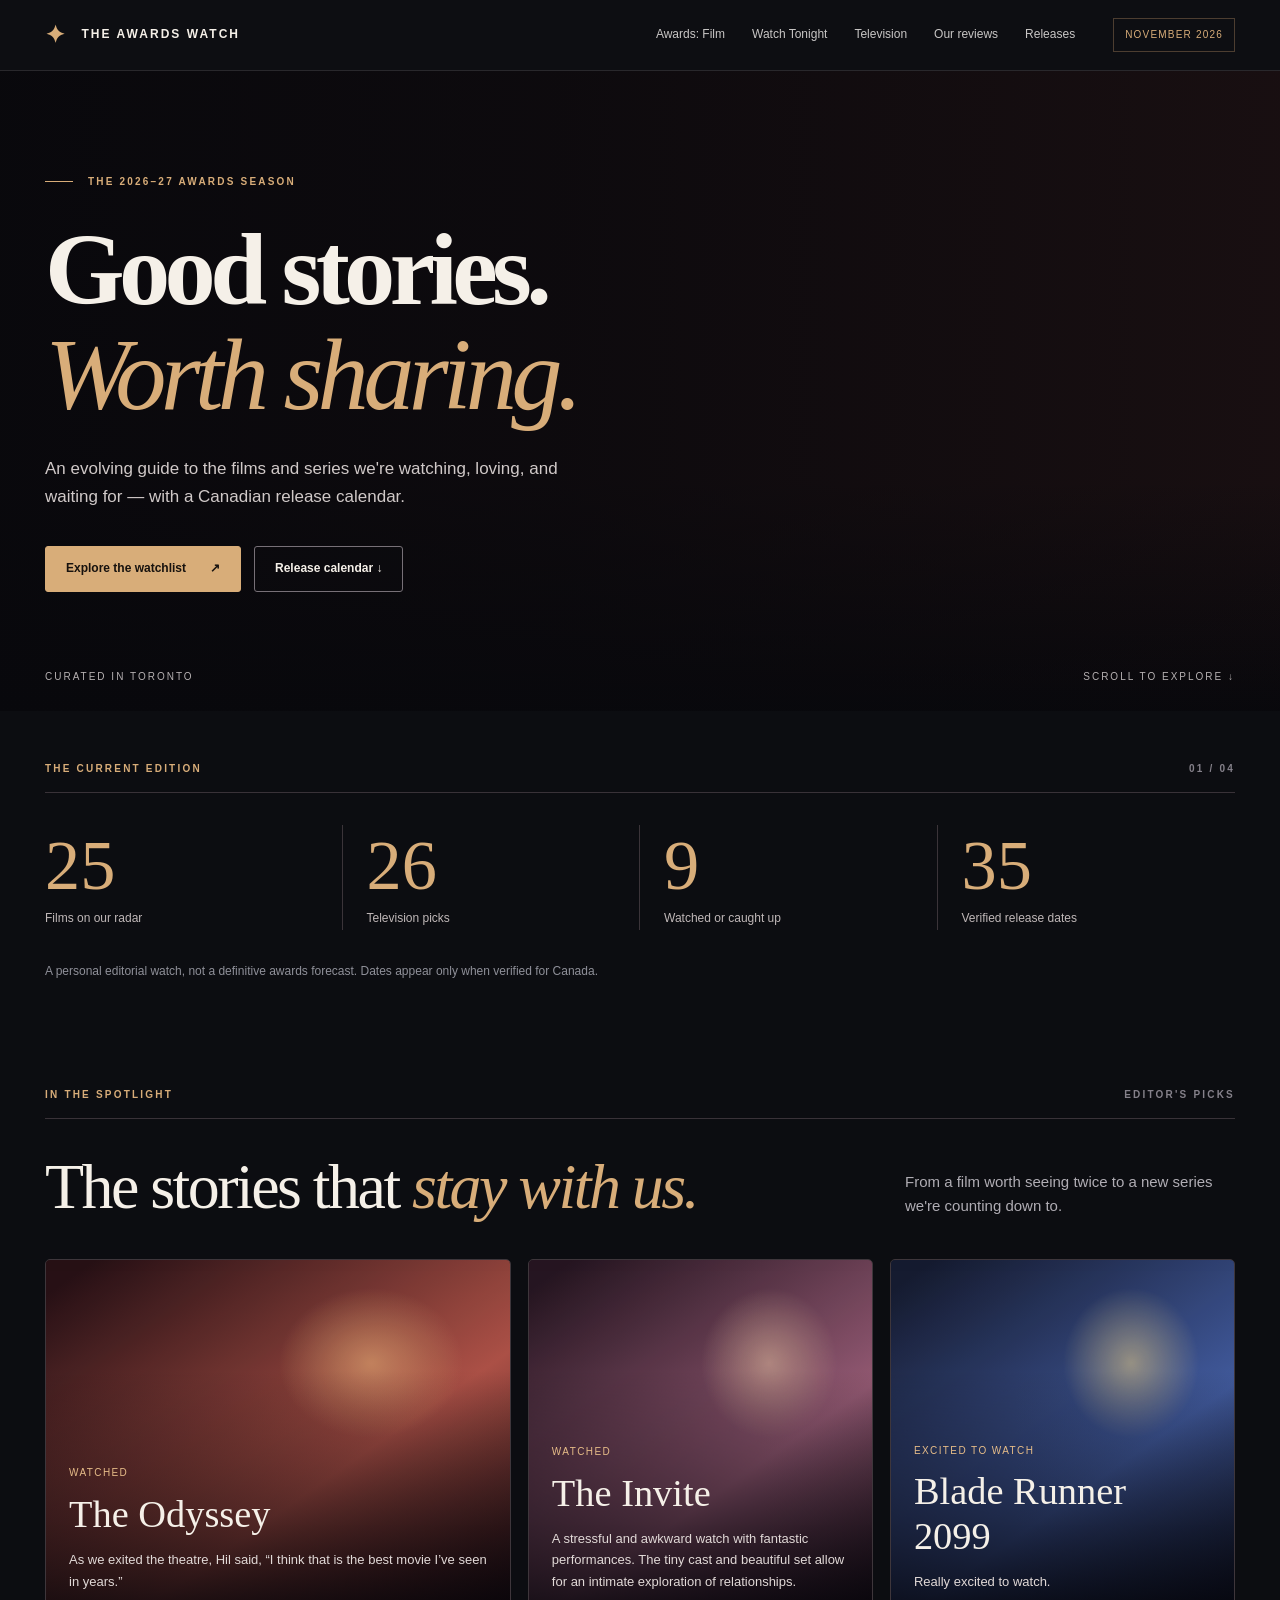
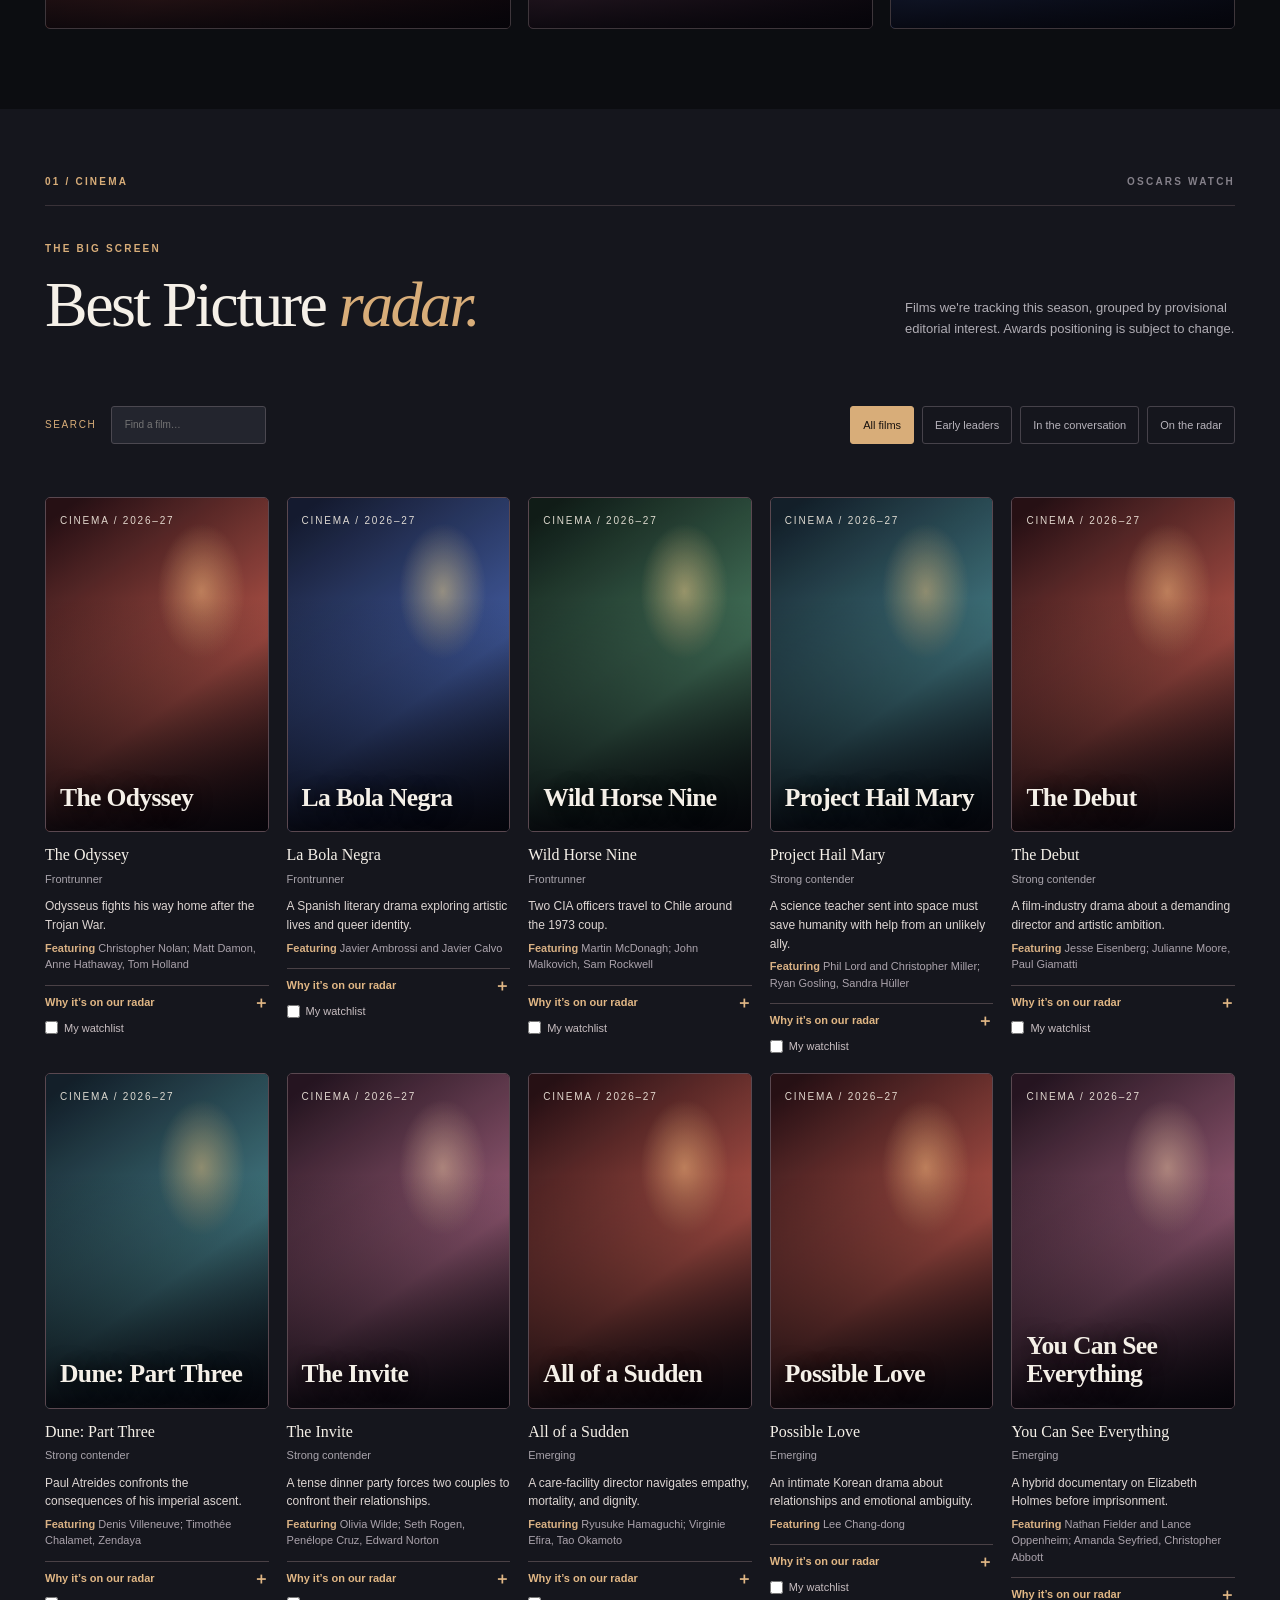
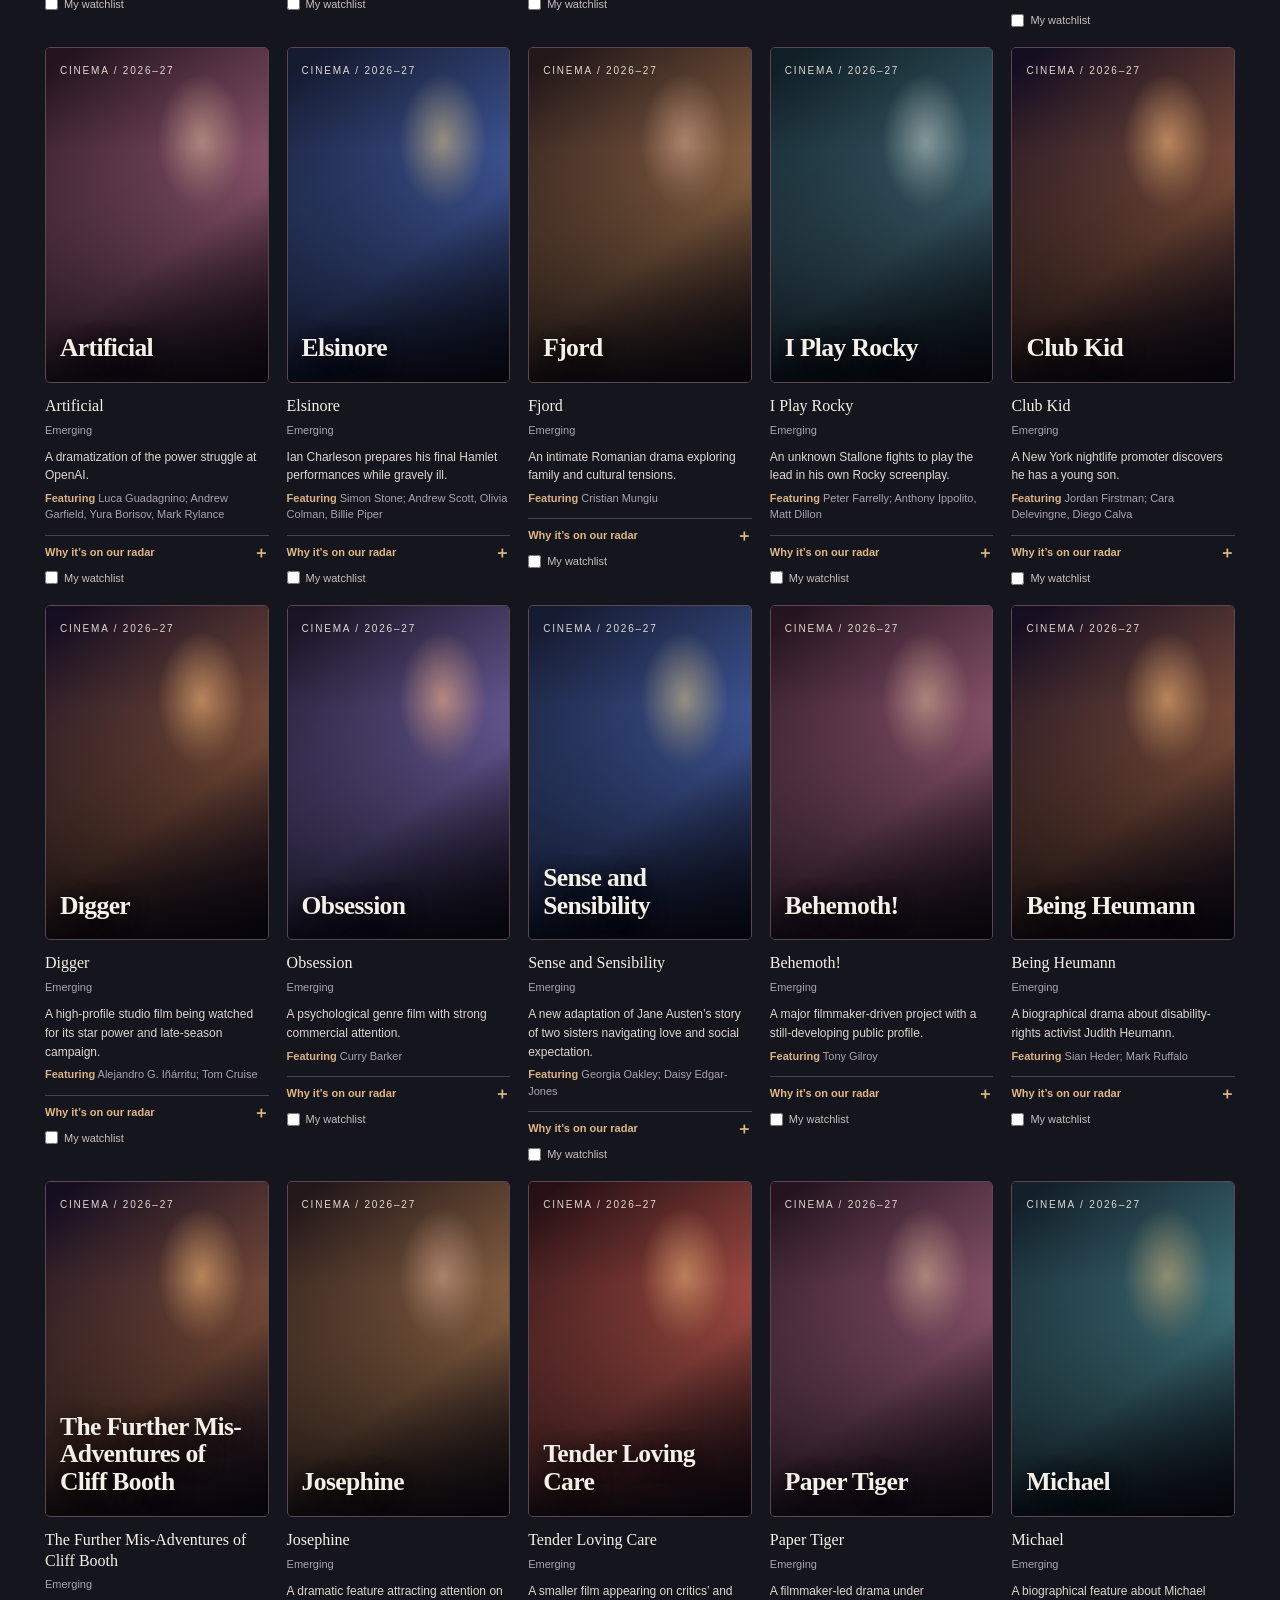
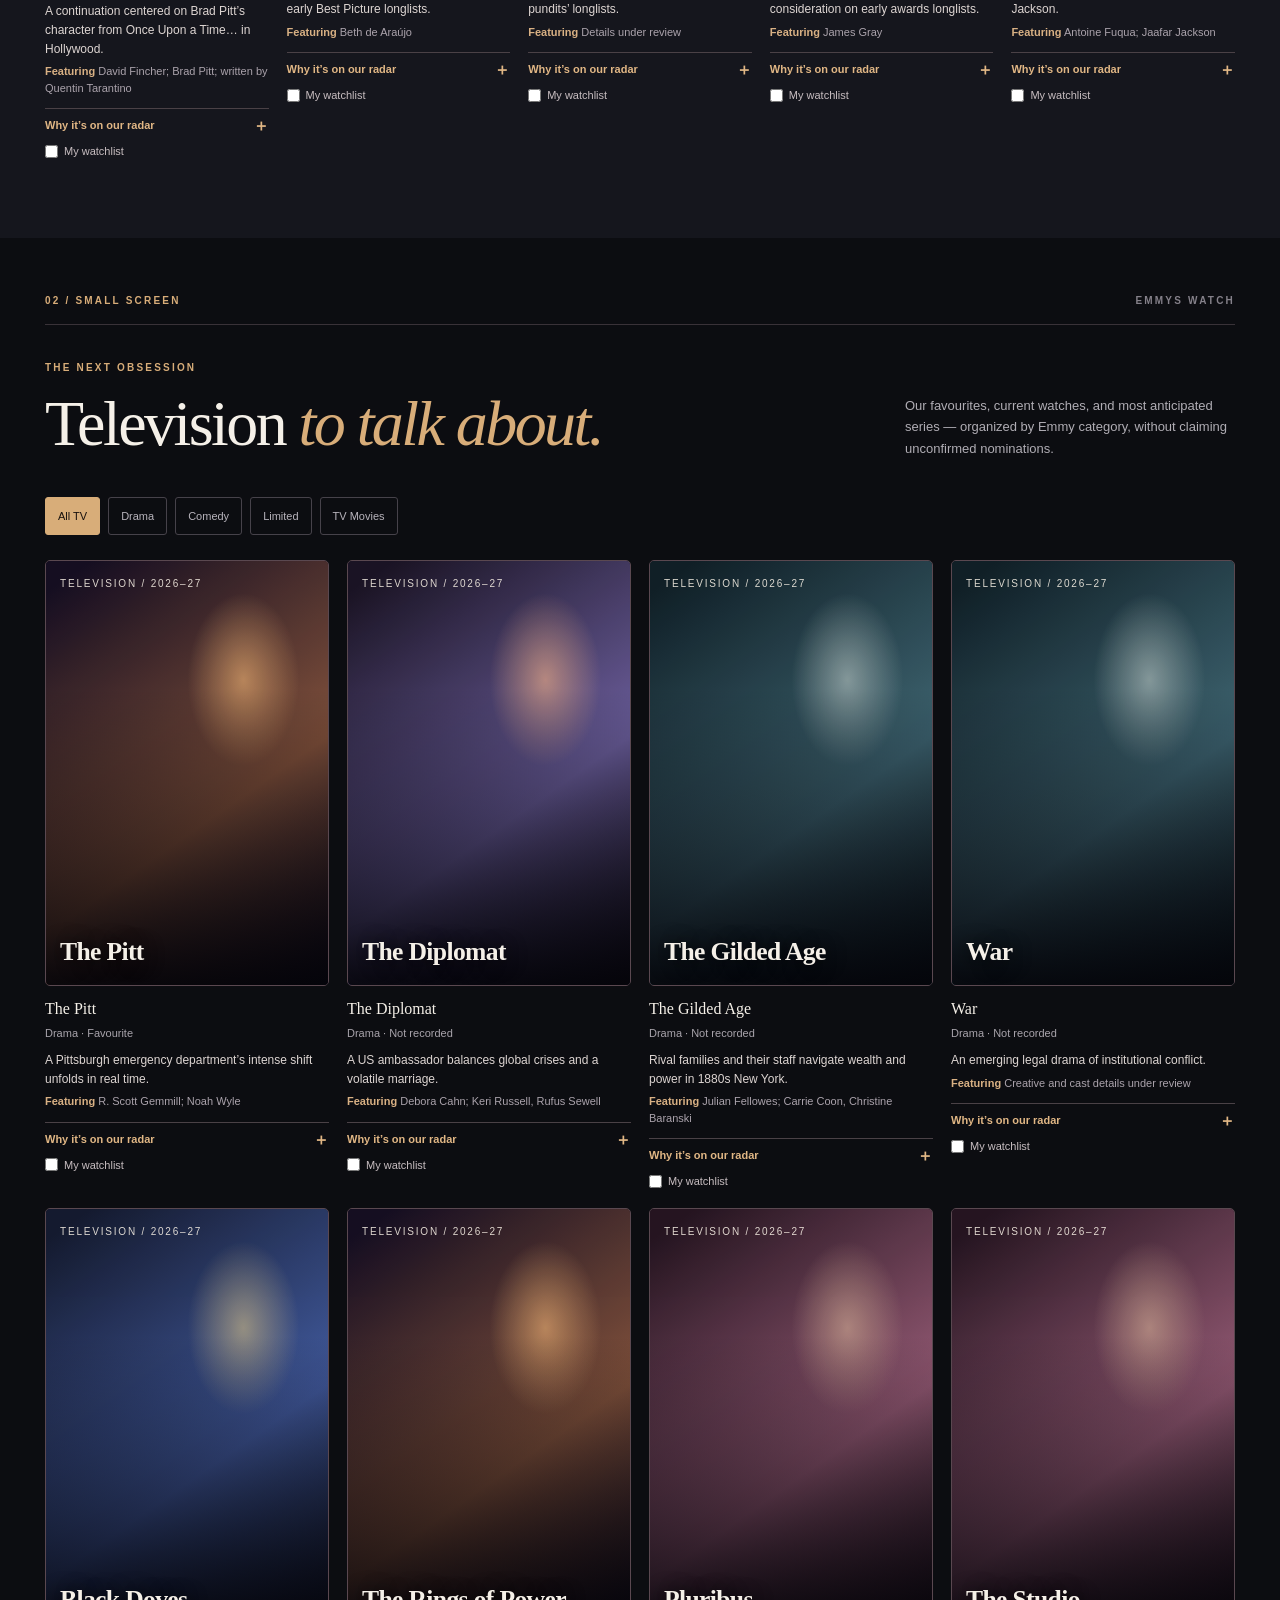
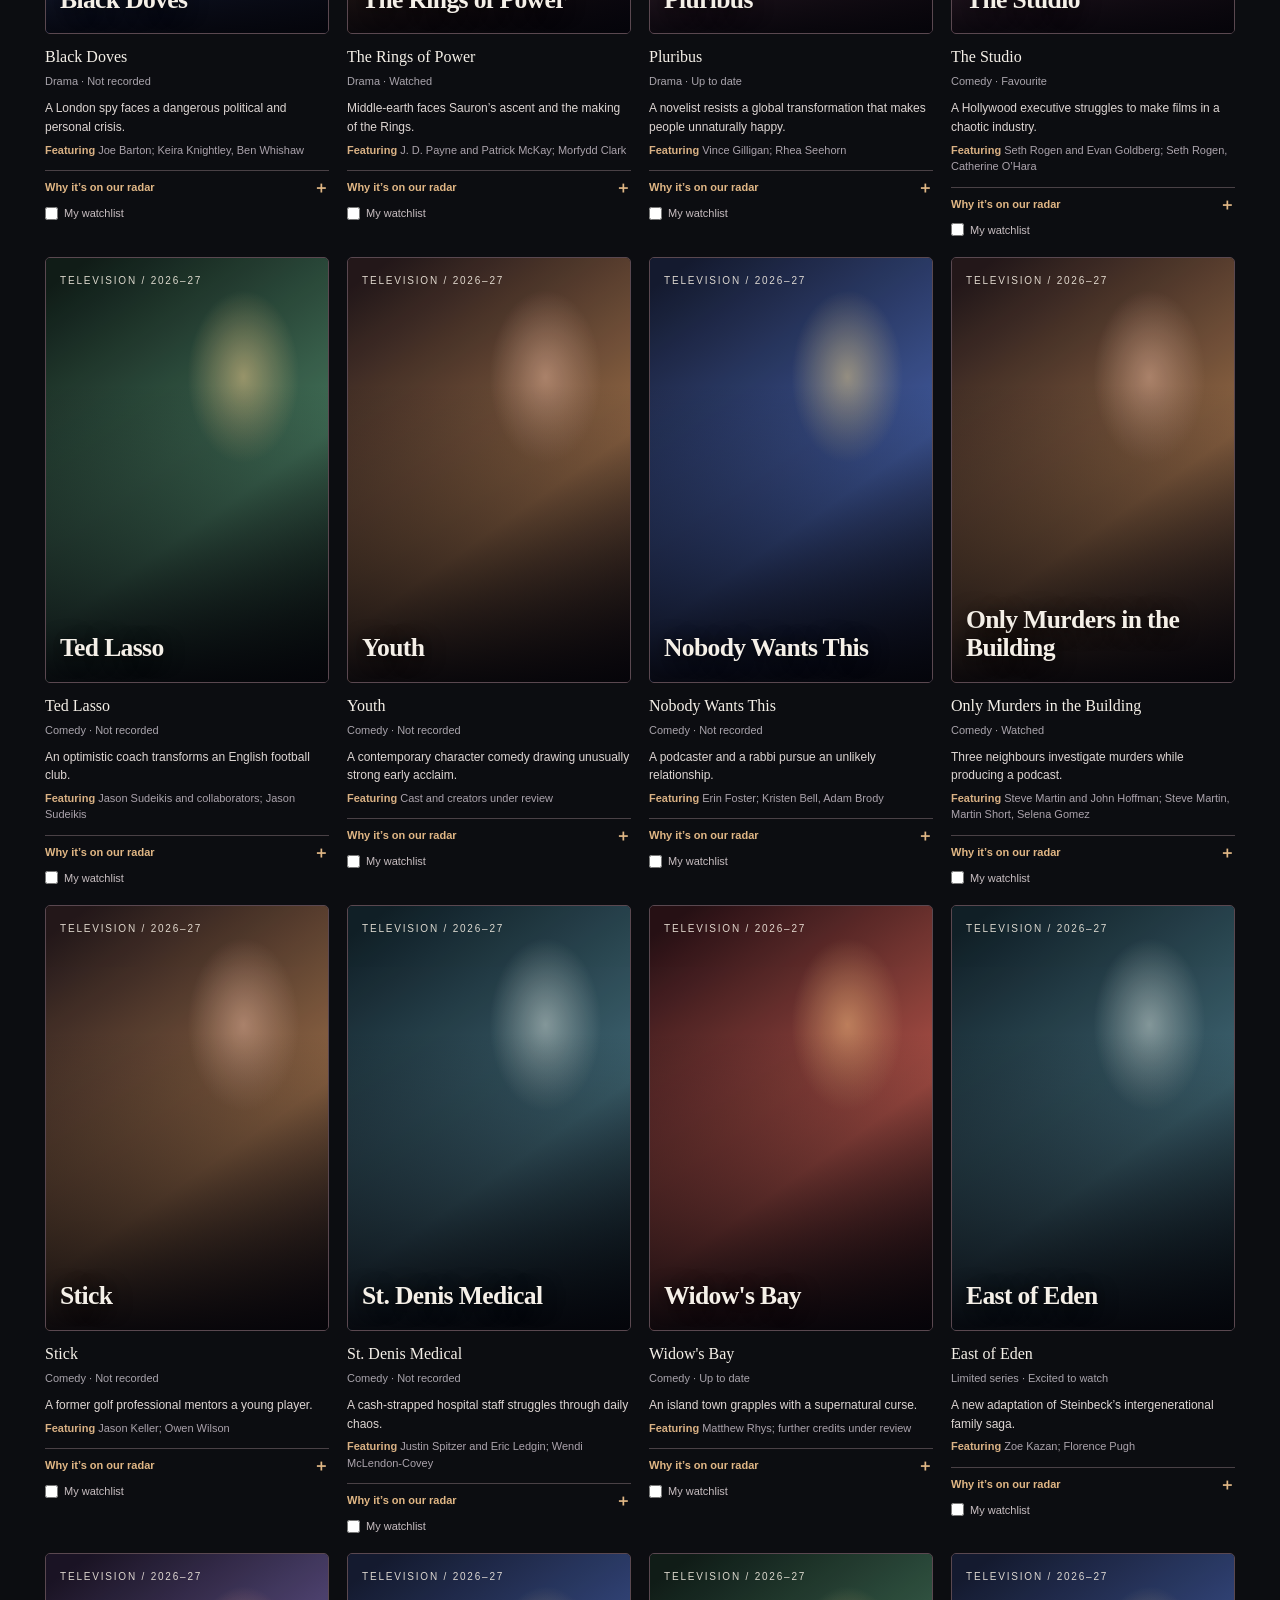
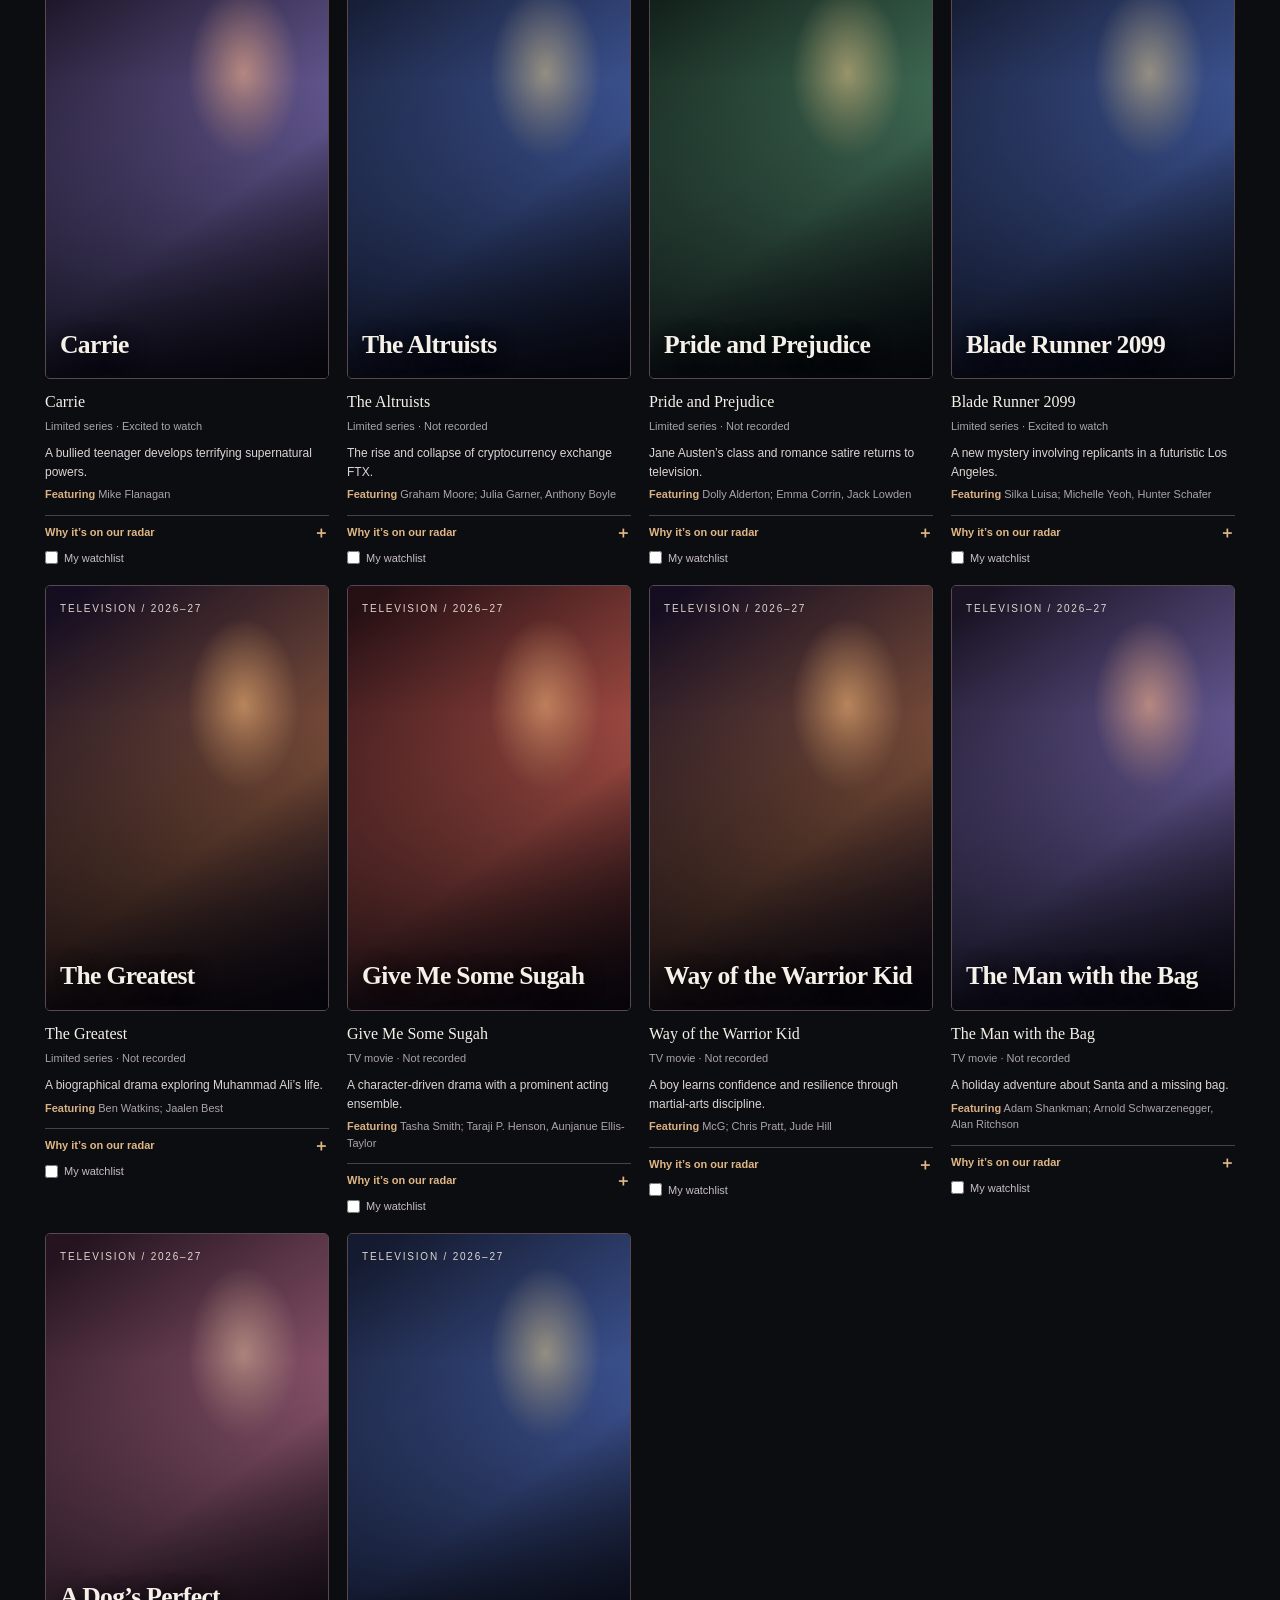
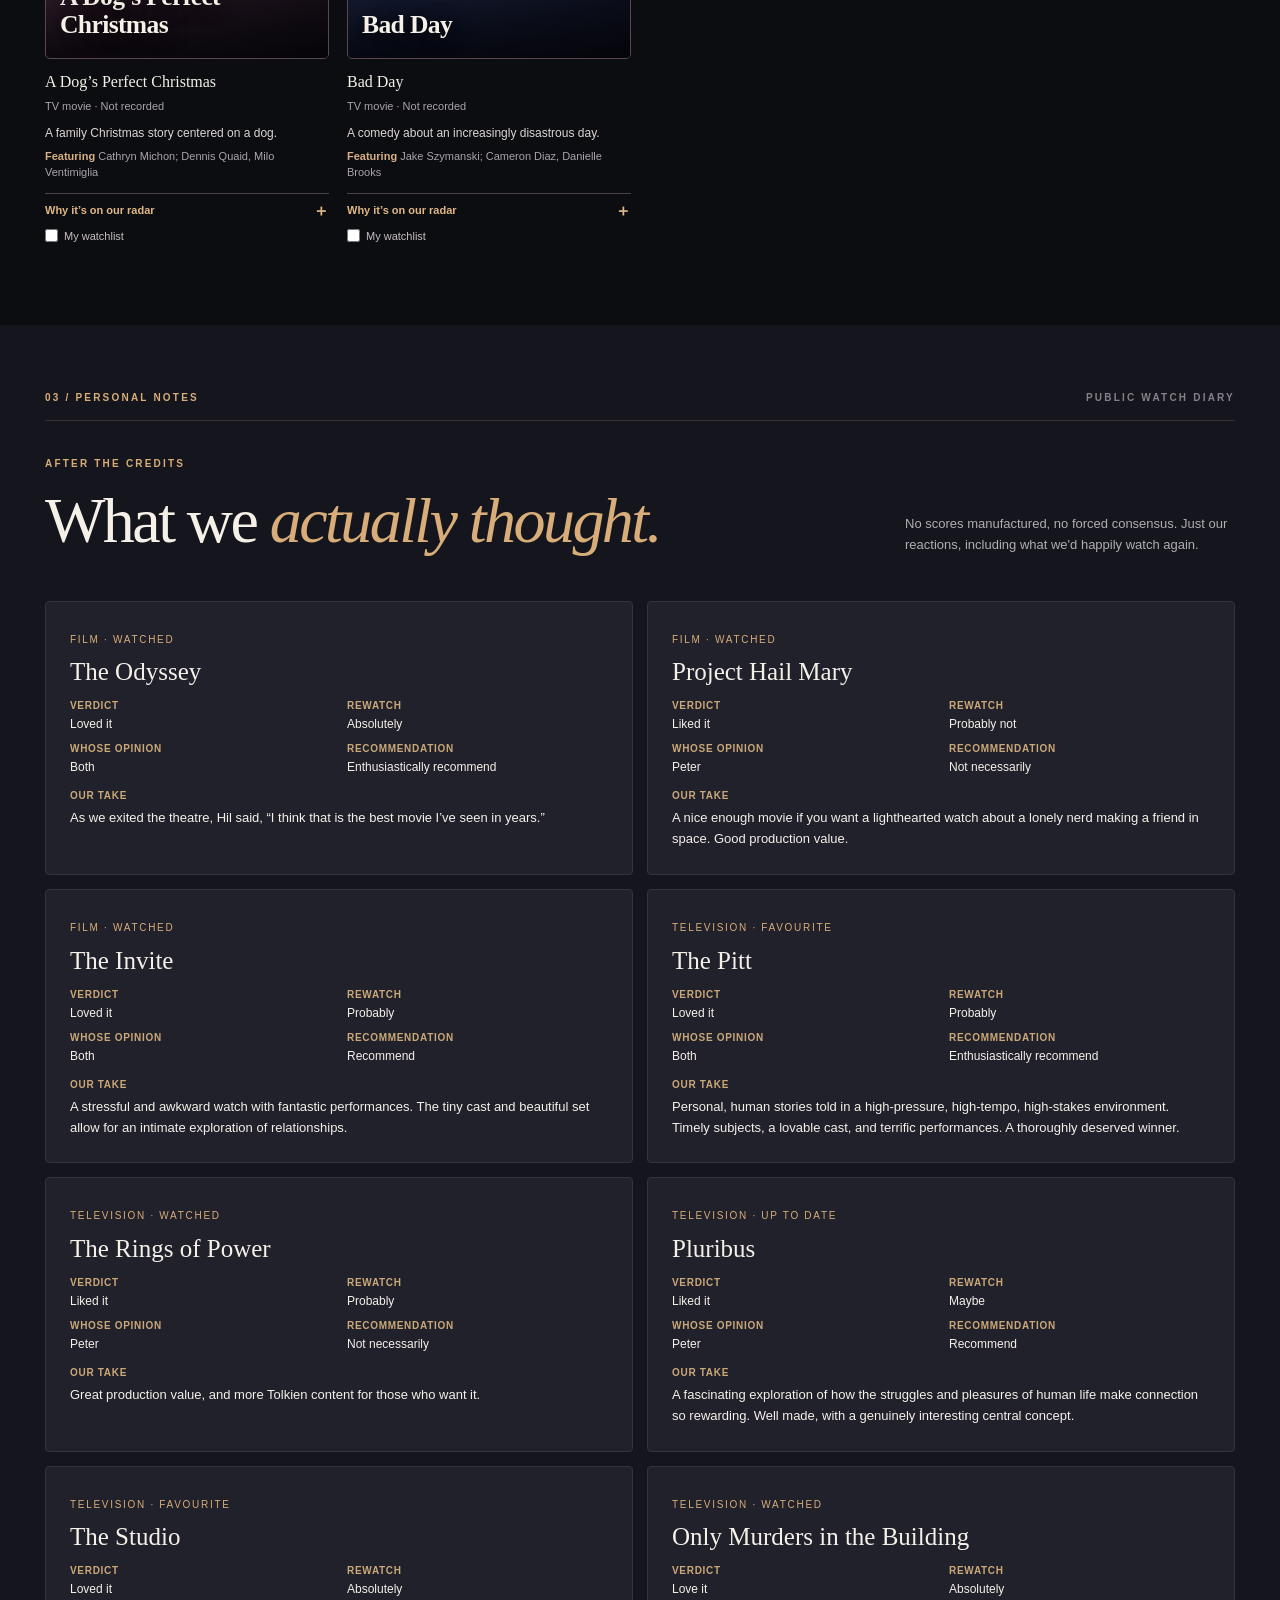
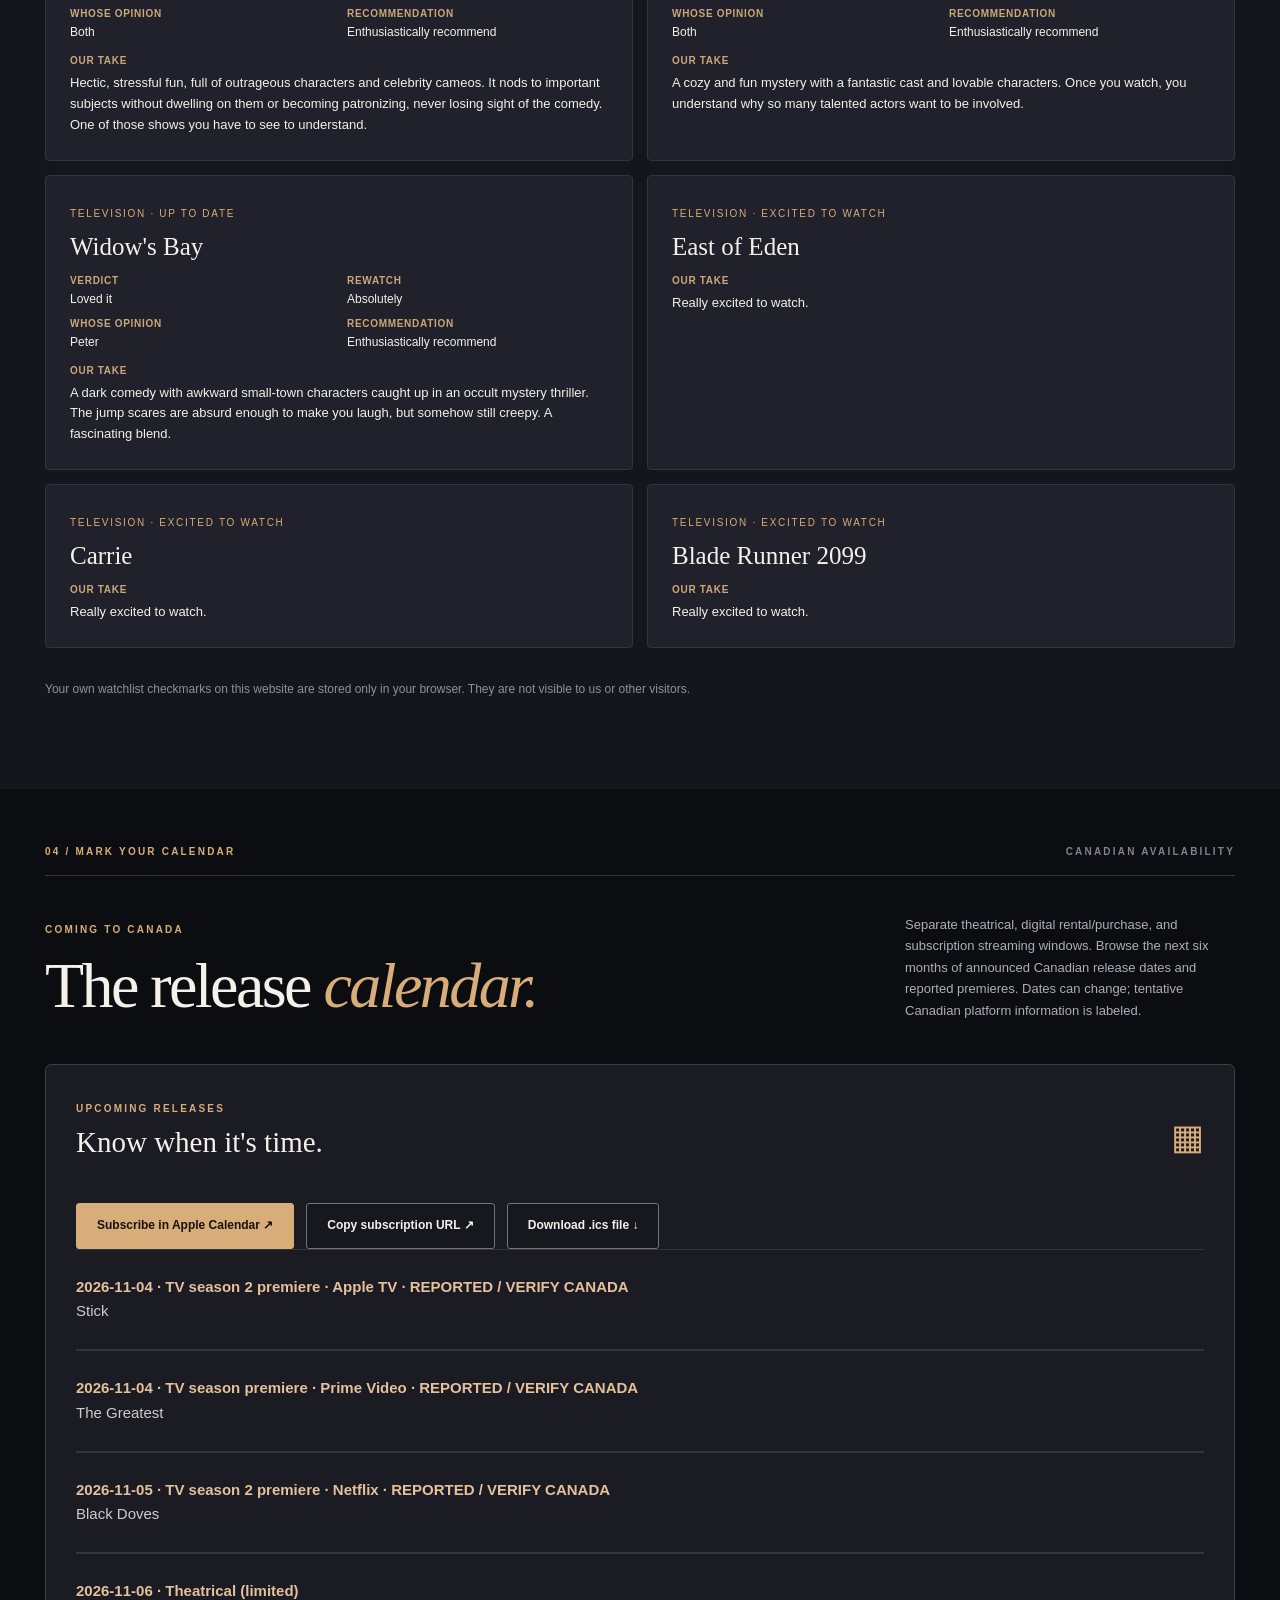
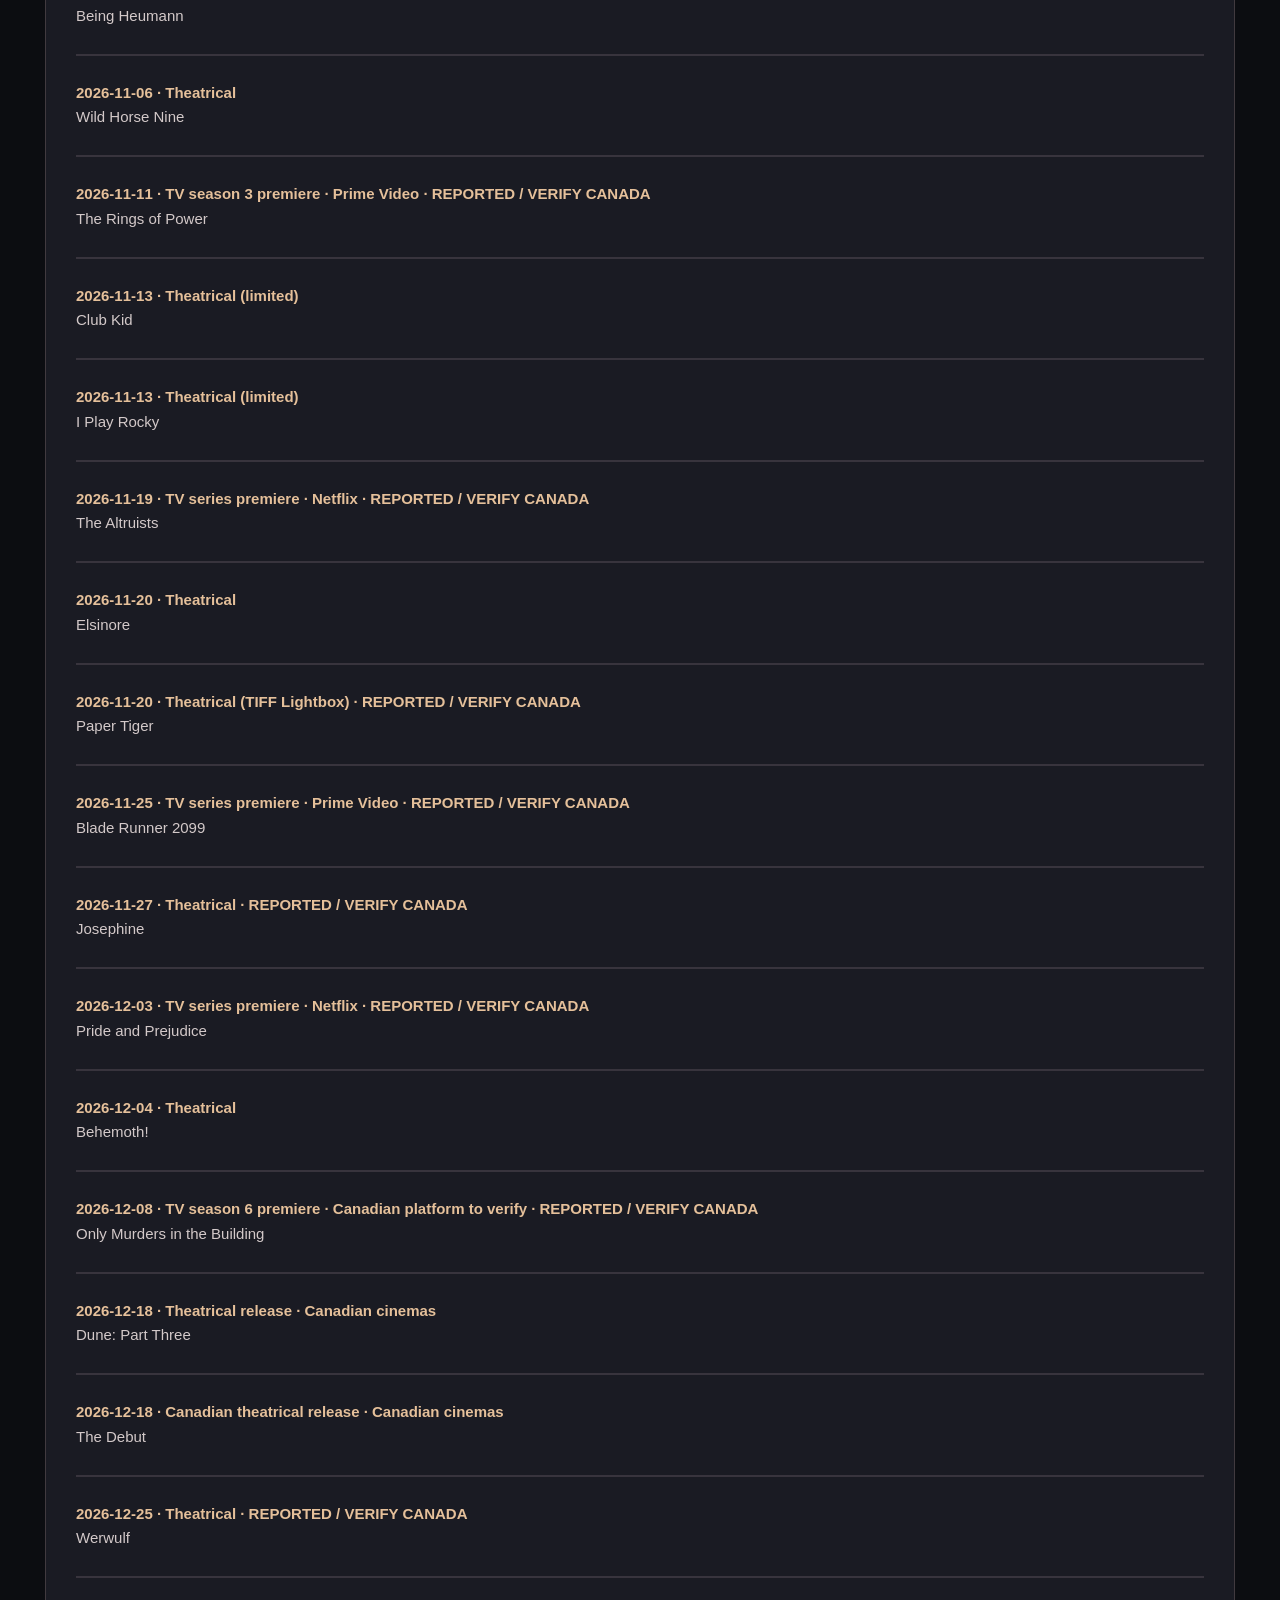
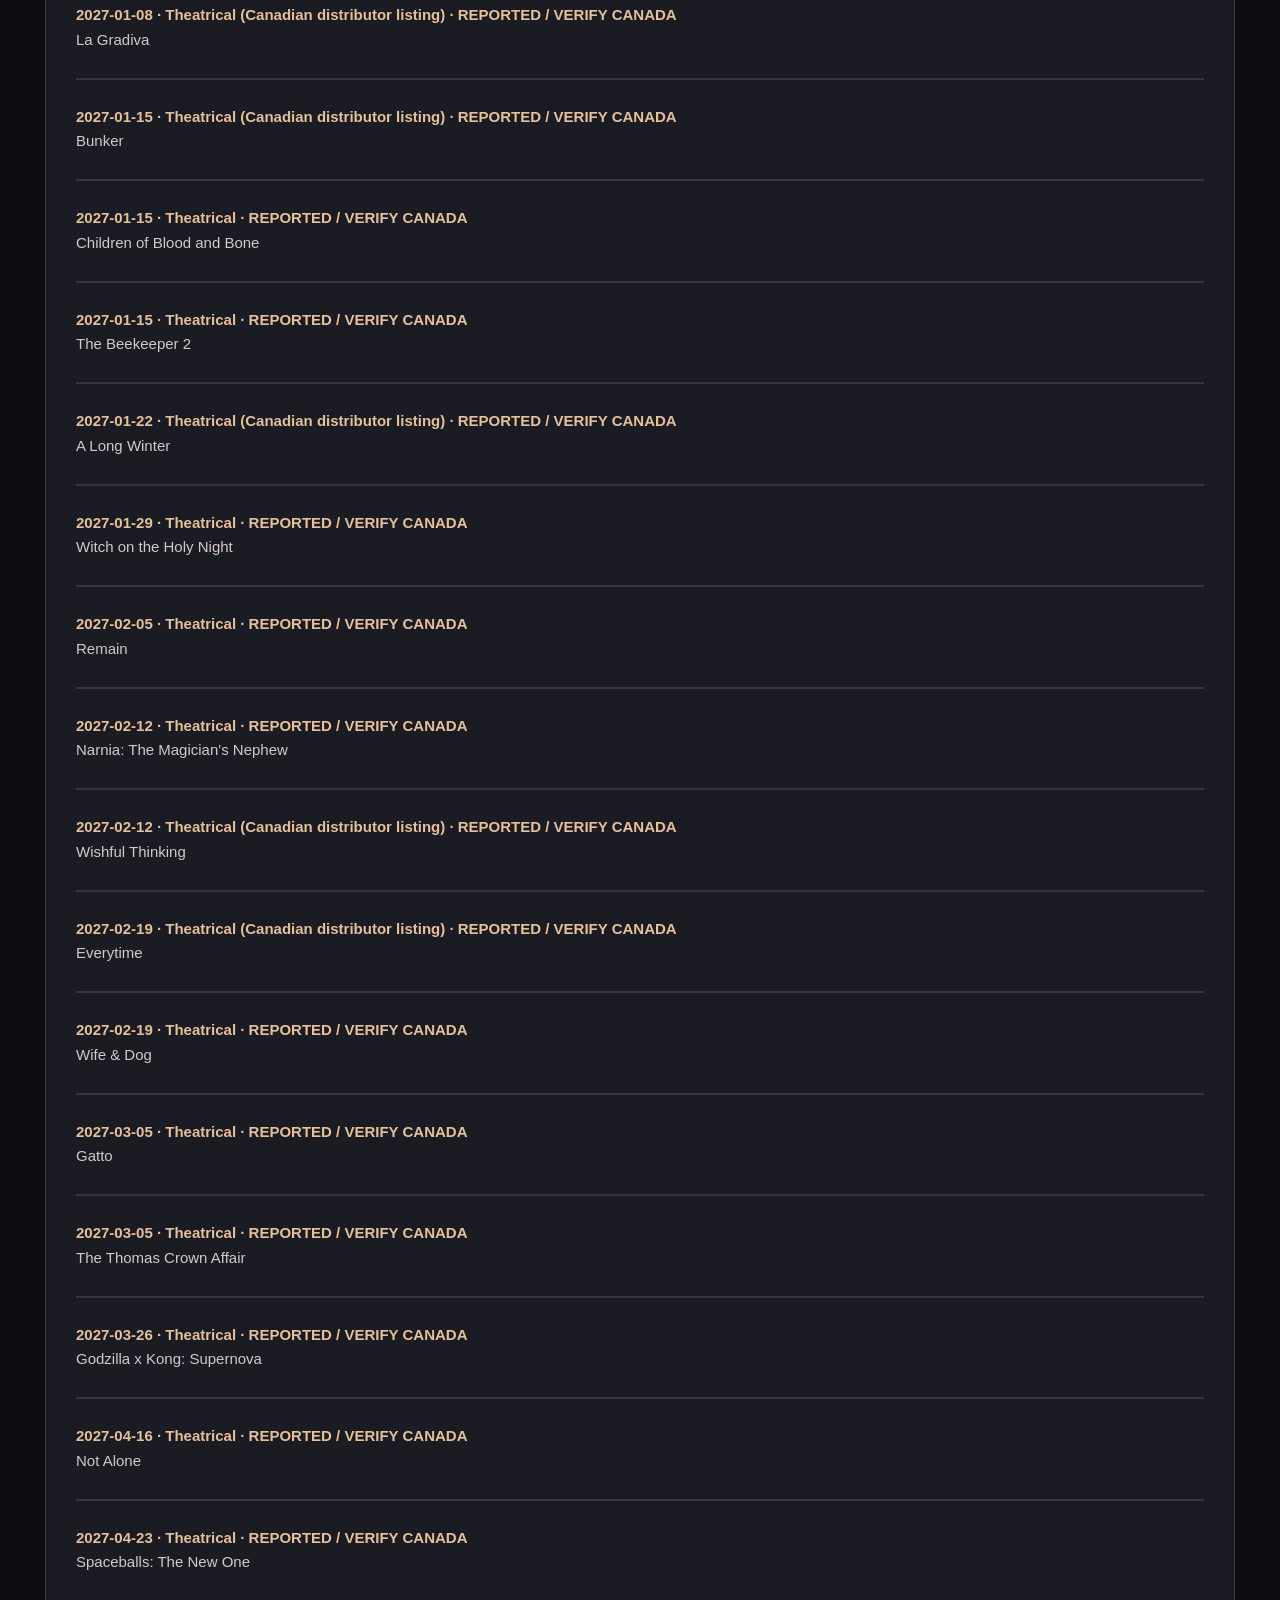
==== commit 605b6754: "Move subscription controls above lengthy release listings" ====
--- a/index.html
+++ b/index.html
@@ -1 +1 @@
-<!doctype html><html lang="en"><head><meta charset="utf-8"><meta name="viewport" content="width=device-width,initial-scale=1"><meta name="theme-color" content="#0c0d11"><meta name="description" content="The Awards Watch: a Toronto-based, personal guide to Oscar and Emmy contenders, reactions, and verified Canadian releases."><title>The Awards Watch — Film, television & awards season</title><link rel="stylesheet" href="style.css"></head><body><header class="top"><div class="shell nav"><a class="brand" href="#top"><span class="brandmark">✦</span> THE AWARDS WATCH</a><nav aria-label="Main navigation"><a href="#film">Awards: Film</a><a href="watch-tonight.html">Watch Tonight</a><a href="#television">Television</a><a href="#reactions">Our reviews</a><a href="#releases">Releases</a></nav><span class="edition">NOVEMBER 2026</span></div></header><main id="top"><section class="hero"><div class="heroimage"></div><div class="shell hero-inner"><p class="kicker"><span class="line"></span> THE 2026–27 AWARDS SEASON</p><h1>Good stories.<br><em>Worth sharing.</em></h1><p class="hero-sub">An evolving guide to the films and series we're watching, loving, and waiting for — with a Canadian release calendar.</p><div class="hero-actions"><a class="btn gold" href="#film">Explore the watchlist <span>↗</span></a><a class="btn outline" href="#releases">Release calendar ↓</a></div></div><div class="hero-bottom shell"><span>CURATED IN TORONTO</span><span>SCROLL TO EXPLORE ↓</span></div></section><section class="shell overview"><div class="overline">THE CURRENT EDITION <span>01 / 04</span></div><div class="overview-grid"><div><strong id="filmCount">—</strong><span>Films on our radar</span></div><div><strong id="tvCount">—</strong><span>Television picks</span></div><div><strong id="seenCount">—</strong><span>Watched or caught up</span></div><div><strong id="releaseCount">—</strong><span>Verified release dates</span></div></div><p class="editor-note">A personal editorial watch, not a definitive awards forecast. Dates appear only when verified for Canada.</p></section><section class="shell feature-section"><div class="section-label">IN THE SPOTLIGHT <span>EDITOR'S PICKS</span></div><div class="feature-head"><h2>The stories that <i>stay with us.</i></h2><p>From a film worth seeing twice to a new series we're counting down to.</p></div><div class="feature-grid" id="features"></div></section><section id="film" class="section-dark"><div class="shell"><div class="section-label">01 / CINEMA <span>OSCARS WATCH</span></div><div class="section-head"><div><p class="eyebrow">THE BIG SCREEN</p><h2>Best Picture <i>radar.</i></h2></div><p>Films we're tracking this season, grouped by provisional editorial interest. Awards positioning is subject to change.</p></div><div class="filters"><label class="search-label">SEARCH <input id="filmSearch" placeholder="Find a film…"></label><div class="segmented" id="filmFilters"><button class="active" data-tier="all">All films</button><button data-tier="Frontrunner">Early leaders</button><button data-tier="Strong contender">In the conversation</button><button data-tier="Emerging">On the radar</button></div></div><div class="poster-grid" id="filmGrid"></div></div></section><section id="television" class="shell tv-section"><div class="section-label">02 / SMALL SCREEN <span>EMMYS WATCH</span></div><div class="section-head"><div><p class="eyebrow">THE NEXT OBSESSION</p><h2>Television <i>to talk about.</i></h2></div><p>Our favourites, current watches, and most anticipated series — organized by Emmy category, without claiming unconfirmed nominations.</p></div><div class="segmented" id="tvFilters"><button class="active" data-tier="all">All TV</button><button data-tier="Drama">Drama</button><button data-tier="Comedy">Comedy</button><button data-tier="Limited series">Limited</button><button data-tier="TV movie">TV Movies</button></div><div class="poster-grid" id="tvGrid"></div></section><section id="reactions" class="section-dark"><div class="shell"><div class="section-label">03 / PERSONAL NOTES <span>PUBLIC WATCH DIARY</span></div><div class="section-head"><div><p class="eyebrow">AFTER THE CREDITS</p><h2>What we <i>actually thought.</i></h2></div><p>No scores manufactured, no forced consensus. Just our reactions, including what we'd happily watch again.</p></div><div class="review-grid" id="reviewGrid"></div><p class="privacy-note">Your own watchlist checkmarks on this website are stored only in your browser. They are not visible to us or other visitors.</p></div></section><section id="releases" class="shell release-section"><div class="section-label">04 / MARK YOUR CALENDAR <span>CANADIAN AVAILABILITY</span></div><div class="section-head"><div><p class="eyebrow">COMING TO CANADA</p><h2>The release <i>calendar.</i></h2></div><p>Separate theatrical, digital rental/purchase, and subscription streaming windows. We publish dates only after checking Canadian availability.</p></div><div class="release-panel"><div class="release-panel-top"><div><span class="eyebrow">UPCOMING RELEASES</span><h3>Know when it's time.</h3></div><div class="calendar-icon">▦</div></div><div id="releaseList"></div><div class="release-actions"><a class="btn gold" href="webcal://idyllic-stroopwafel.github.io/awards-watch/releases.ics">Subscribe in Apple Calendar ↗</a><button class="btn outline" id="copyCalendar">Copy subscription URL ↗</button><a class="btn outline" href="releases.ics" download="awards-watch-releases.ics">Download .ics file ↓</a></div><p class="calendar-help"><strong>Subscribe for updates:</strong> Apple Calendar: use Subscribe above (or File → New Calendar Subscription). Google Calendar: copy the subscription URL, then on calendar.google.com choose Other calendars → + → From URL. Outlook: Add calendar → Subscribe from web. Downloading the .ics file imports a one-time snapshot; subscribing keeps the calendar updated when we publish new dates. Calendar apps decide how often they refresh.</p></div></section></main><footer><div class="shell footer-inner"><div><span class="brandmark">✦</span> THE AWARDS WATCH<p>For people who love the conversation after the credits.</p></div><div><span id="updated"></span><p>Toronto, Canada · Independent, ad-free, and static · <a href="credits.html" style="color:#d8ad79;text-decoration:underline">Artwork credits</a></p></div></div></footer><script src="app.js"></script></body></html>+<!doctype html><html lang="en"><head><meta charset="utf-8"><meta name="viewport" content="width=device-width,initial-scale=1"><meta name="theme-color" content="#0c0d11"><meta name="description" content="The Awards Watch: a Toronto-based, personal guide to Oscar and Emmy contenders, reactions, and verified Canadian releases."><title>The Awards Watch — Film, television & awards season</title><link rel="stylesheet" href="style.css"></head><body><header class="top"><div class="shell nav"><a class="brand" href="#top"><span class="brandmark">✦</span> THE AWARDS WATCH</a><nav aria-label="Main navigation"><a href="#film">Awards: Film</a><a href="watch-tonight.html">Watch Tonight</a><a href="#television">Television</a><a href="#reactions">Our reviews</a><a href="#releases">Releases</a></nav><span class="edition">NOVEMBER 2026</span></div></header><main id="top"><section class="hero"><div class="heroimage"></div><div class="shell hero-inner"><p class="kicker"><span class="line"></span> THE 2026–27 AWARDS SEASON</p><h1>Good stories.<br><em>Worth sharing.</em></h1><p class="hero-sub">An evolving guide to the films and series we're watching, loving, and waiting for — with a Canadian release calendar.</p><div class="hero-actions"><a class="btn gold" href="#film">Explore the watchlist <span>↗</span></a><a class="btn outline" href="#releases">Release calendar ↓</a></div></div><div class="hero-bottom shell"><span>CURATED IN TORONTO</span><span>SCROLL TO EXPLORE ↓</span></div></section><section class="shell overview"><div class="overline">THE CURRENT EDITION <span>01 / 04</span></div><div class="overview-grid"><div><strong id="filmCount">—</strong><span>Films on our radar</span></div><div><strong id="tvCount">—</strong><span>Television picks</span></div><div><strong id="seenCount">—</strong><span>Watched or caught up</span></div><div><strong id="releaseCount">—</strong><span>Verified release dates</span></div></div><p class="editor-note">A personal editorial watch, not a definitive awards forecast. Dates appear only when verified for Canada.</p></section><section class="shell feature-section"><div class="section-label">IN THE SPOTLIGHT <span>EDITOR'S PICKS</span></div><div class="feature-head"><h2>The stories that <i>stay with us.</i></h2><p>From a film worth seeing twice to a new series we're counting down to.</p></div><div class="feature-grid" id="features"></div></section><section id="film" class="section-dark"><div class="shell"><div class="section-label">01 / CINEMA <span>OSCARS WATCH</span></div><div class="section-head"><div><p class="eyebrow">THE BIG SCREEN</p><h2>Best Picture <i>radar.</i></h2></div><p>Films we're tracking this season, grouped by provisional editorial interest. Awards positioning is subject to change.</p></div><div class="filters"><label class="search-label">SEARCH <input id="filmSearch" placeholder="Find a film…"></label><div class="segmented" id="filmFilters"><button class="active" data-tier="all">All films</button><button data-tier="Frontrunner">Early leaders</button><button data-tier="Strong contender">In the conversation</button><button data-tier="Emerging">On the radar</button></div></div><div class="poster-grid" id="filmGrid"></div></div></section><section id="television" class="shell tv-section"><div class="section-label">02 / SMALL SCREEN <span>EMMYS WATCH</span></div><div class="section-head"><div><p class="eyebrow">THE NEXT OBSESSION</p><h2>Television <i>to talk about.</i></h2></div><p>Our favourites, current watches, and most anticipated series — organized by Emmy category, without claiming unconfirmed nominations.</p></div><div class="segmented" id="tvFilters"><button class="active" data-tier="all">All TV</button><button data-tier="Drama">Drama</button><button data-tier="Comedy">Comedy</button><button data-tier="Limited series">Limited</button><button data-tier="TV movie">TV Movies</button></div><div class="poster-grid" id="tvGrid"></div></section><section id="reactions" class="section-dark"><div class="shell"><div class="section-label">03 / PERSONAL NOTES <span>PUBLIC WATCH DIARY</span></div><div class="section-head"><div><p class="eyebrow">AFTER THE CREDITS</p><h2>What we <i>actually thought.</i></h2></div><p>No scores manufactured, no forced consensus. Just our reactions, including what we'd happily watch again.</p></div><div class="review-grid" id="reviewGrid"></div><p class="privacy-note">Your own watchlist checkmarks on this website are stored only in your browser. They are not visible to us or other visitors.</p></div></section><section id="releases" class="shell release-section"><div class="section-label">04 / MARK YOUR CALENDAR <span>CANADIAN AVAILABILITY</span></div><div class="section-head"><div><p class="eyebrow">COMING TO CANADA</p><h2>The release <i>calendar.</i></h2></div><p>Separate theatrical, digital rental/purchase, and subscription streaming windows. Browse the next six months of announced Canadian release dates and reported premieres. Dates can change; tentative Canadian platform information is labeled.</p></div><div class="release-panel"><div class="release-panel-top"><div><span class="eyebrow">UPCOMING RELEASES</span><h3>Know when it's time.</h3></div><div class="calendar-icon">▦</div></div><div class="release-actions"><a class="btn gold" href="webcal://idyllic-stroopwafel.github.io/awards-watch/releases.ics">Subscribe in Apple Calendar ↗</a><button class="btn outline" id="copyCalendar">Copy subscription URL ↗</button><a class="btn outline" href="releases.ics" download="awards-watch-releases.ics">Download .ics file ↓</a></div><div id="releaseList"></div><p class="calendar-help"><strong>Subscribe for updates:</strong> Apple Calendar: use Subscribe above (or File → New Calendar Subscription). Google Calendar: copy the subscription URL, then on calendar.google.com choose Other calendars → + → From URL. Outlook: Add calendar → Subscribe from web. Downloading the .ics file imports a one-time snapshot; subscribing keeps the calendar updated when we publish new dates. Calendar apps decide how often they refresh.</p></div></section></main><footer><div class="shell footer-inner"><div><span class="brandmark">✦</span> THE AWARDS WATCH<p>For people who love the conversation after the credits.</p></div><div><span id="updated"></span><p>Toronto, Canada · Independent, ad-free, and static · <a href="credits.html" style="color:#d8ad79;text-decoration:underline">Artwork credits</a></p></div></div></footer><script src="app.js"></script></body></html>
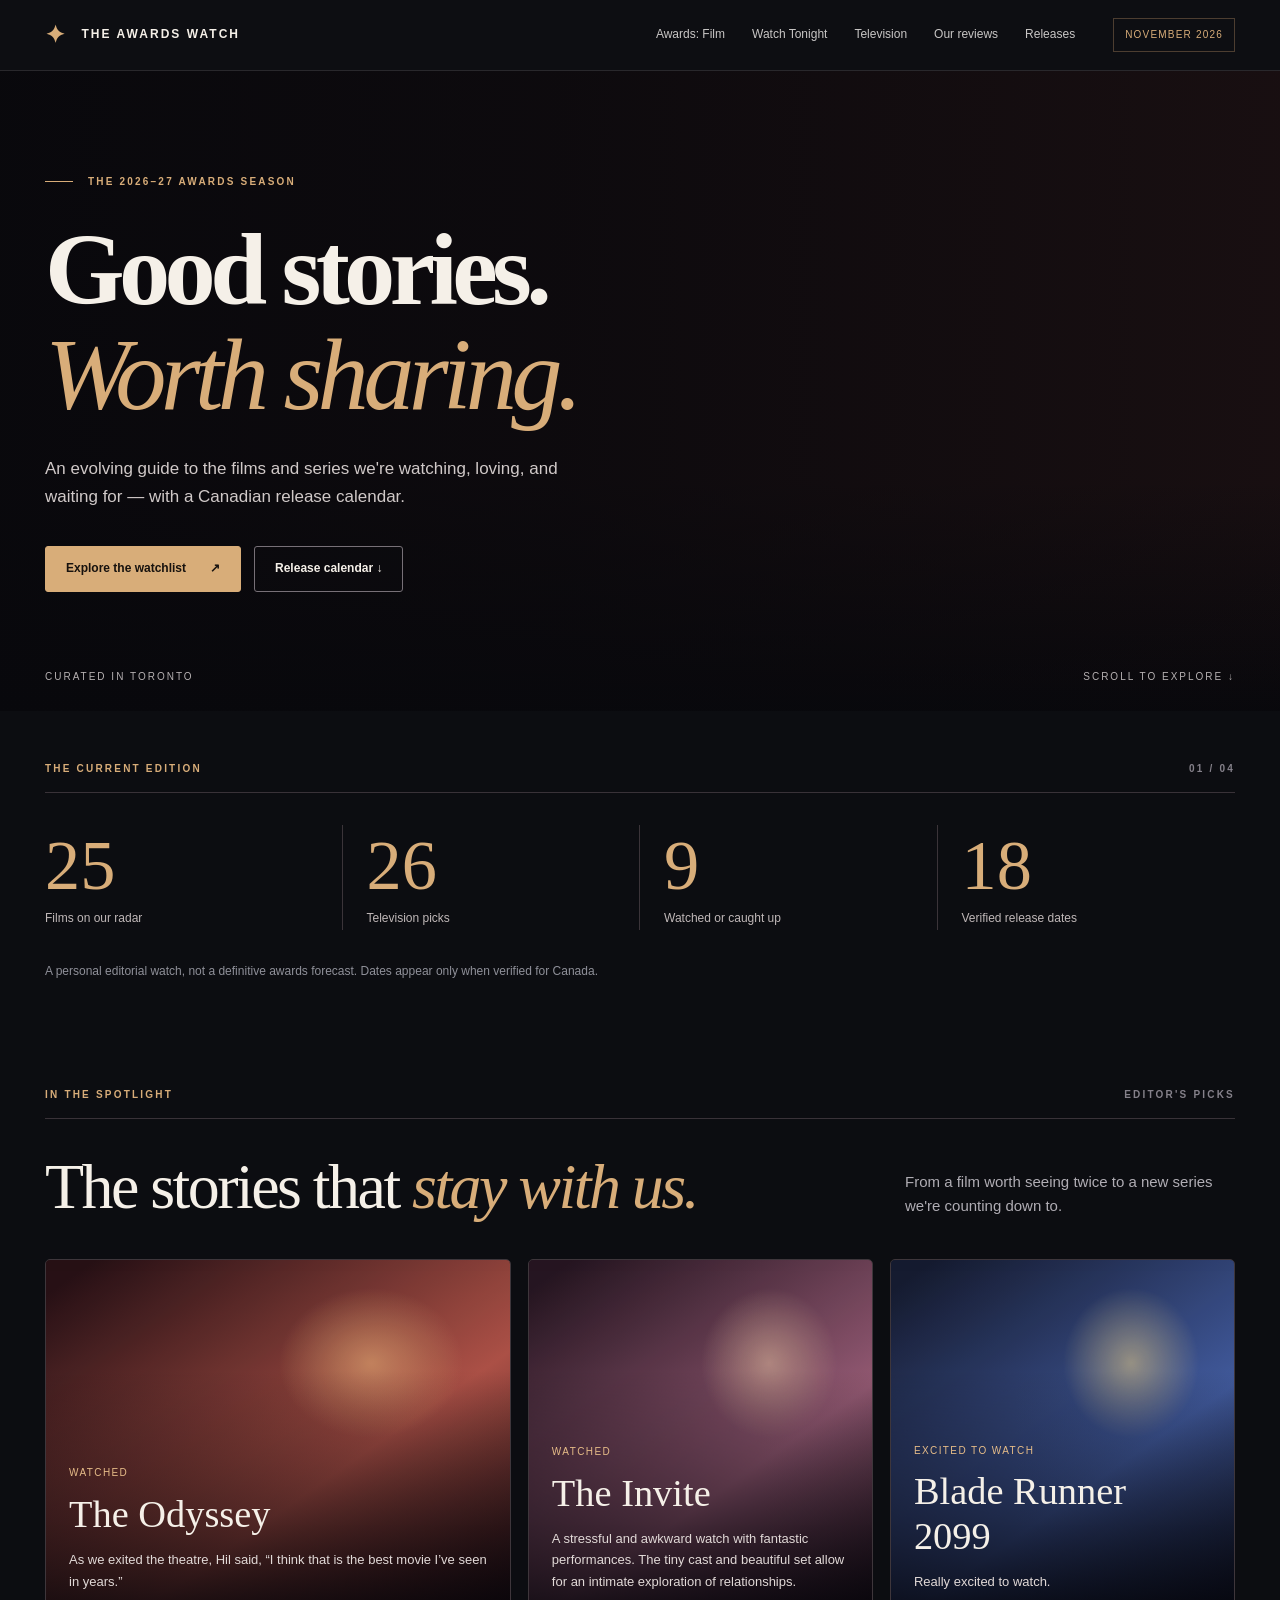
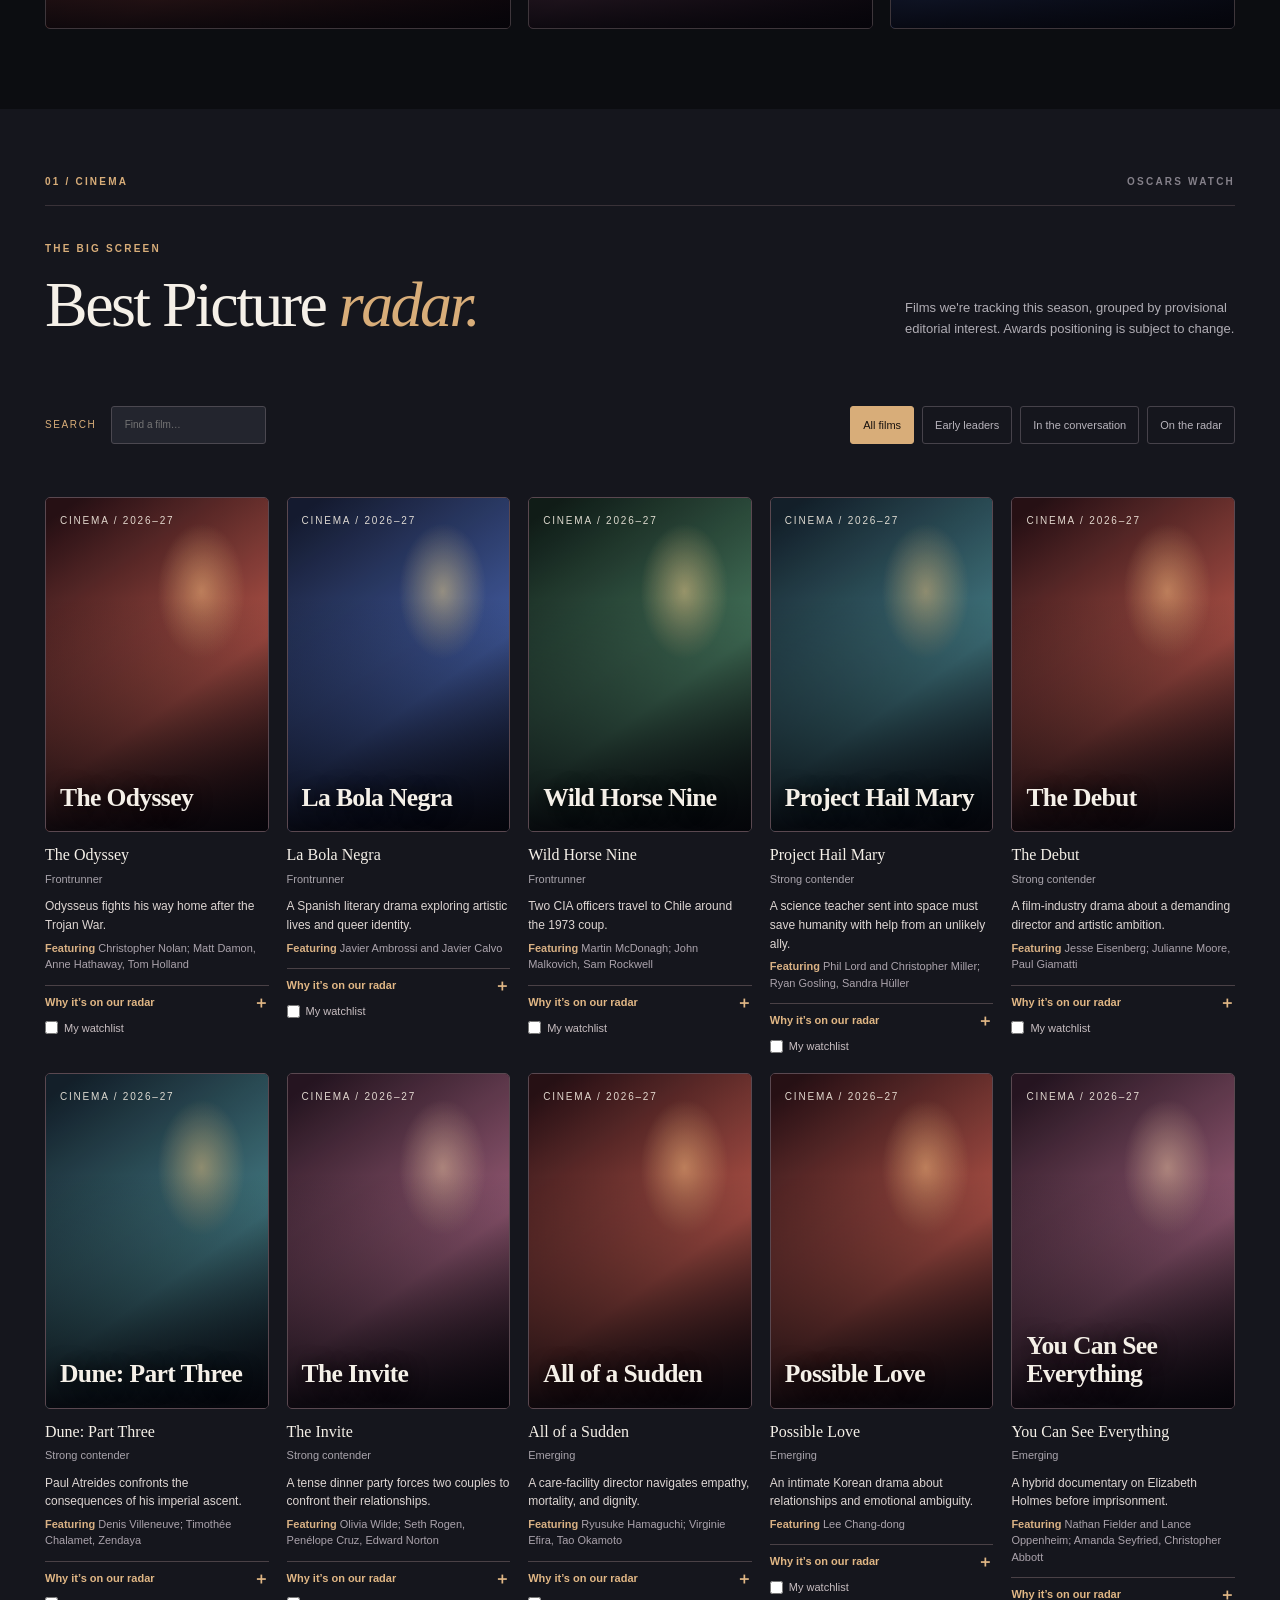
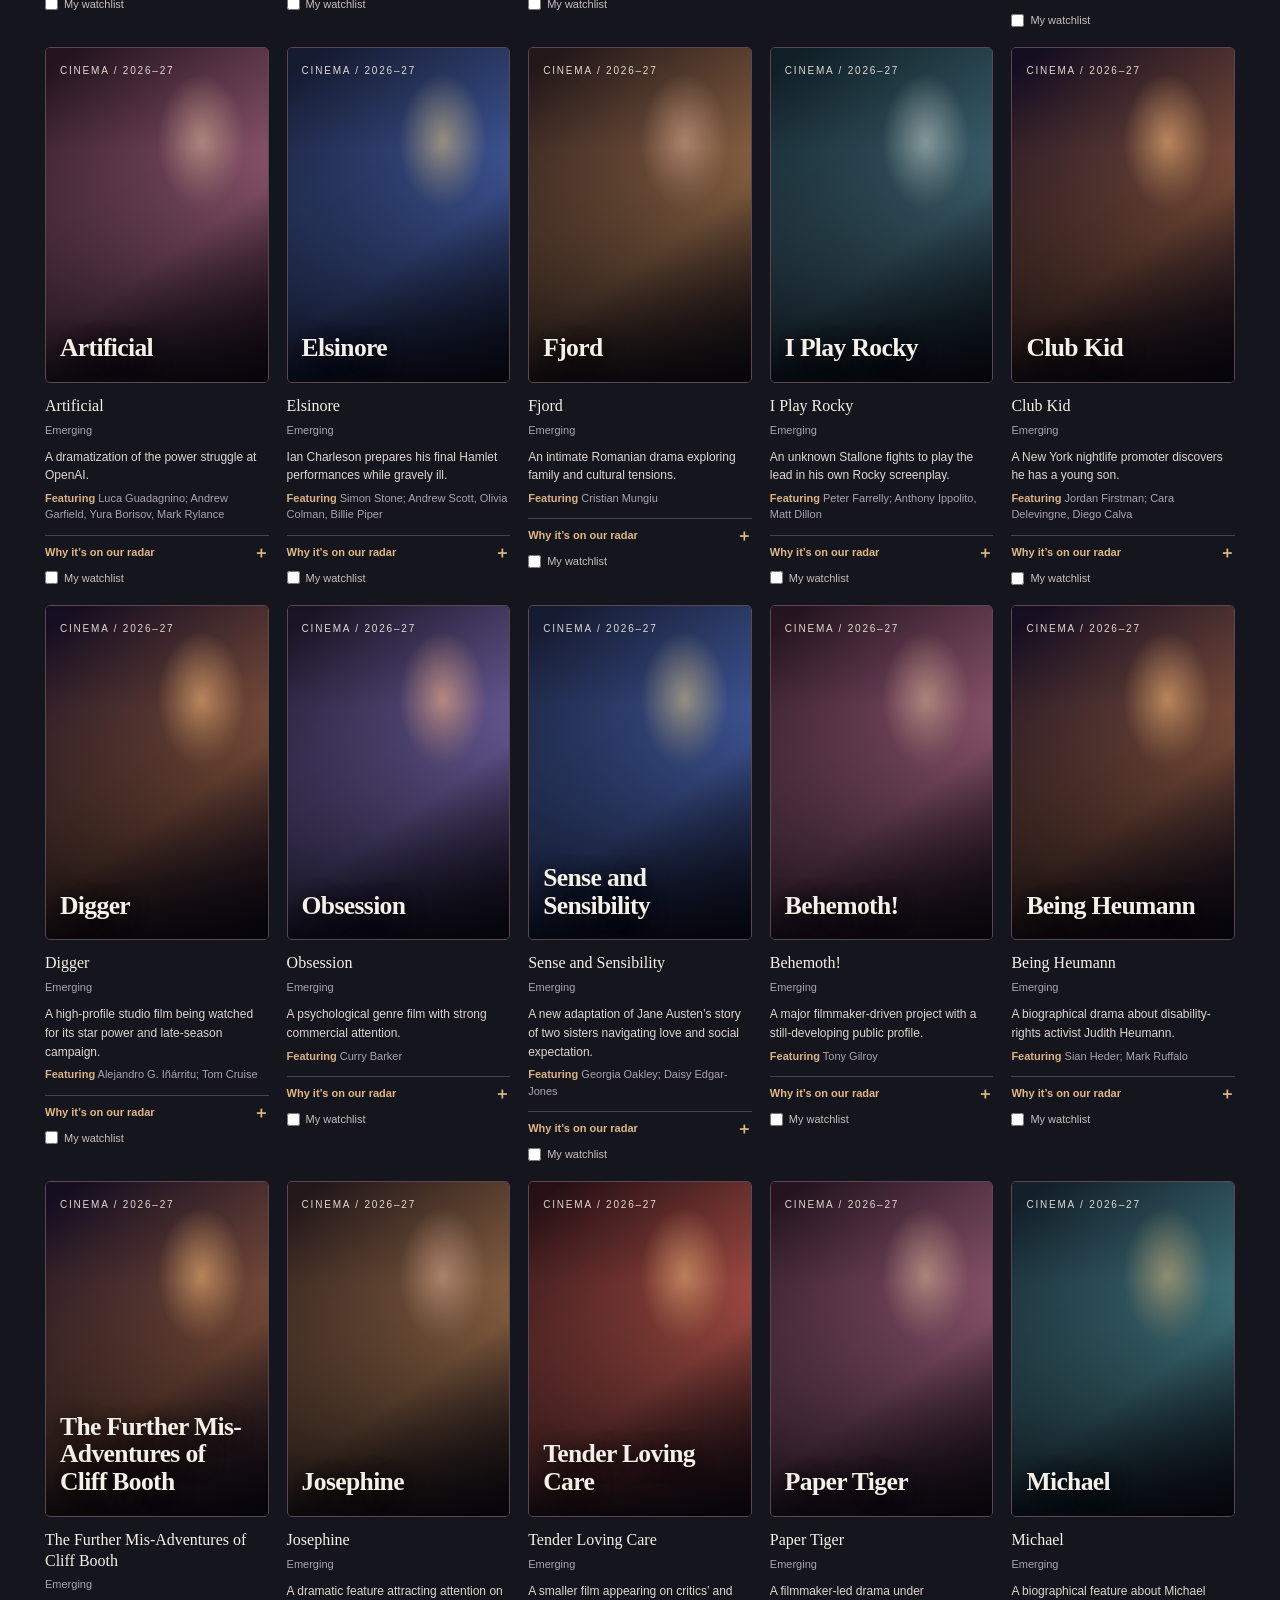
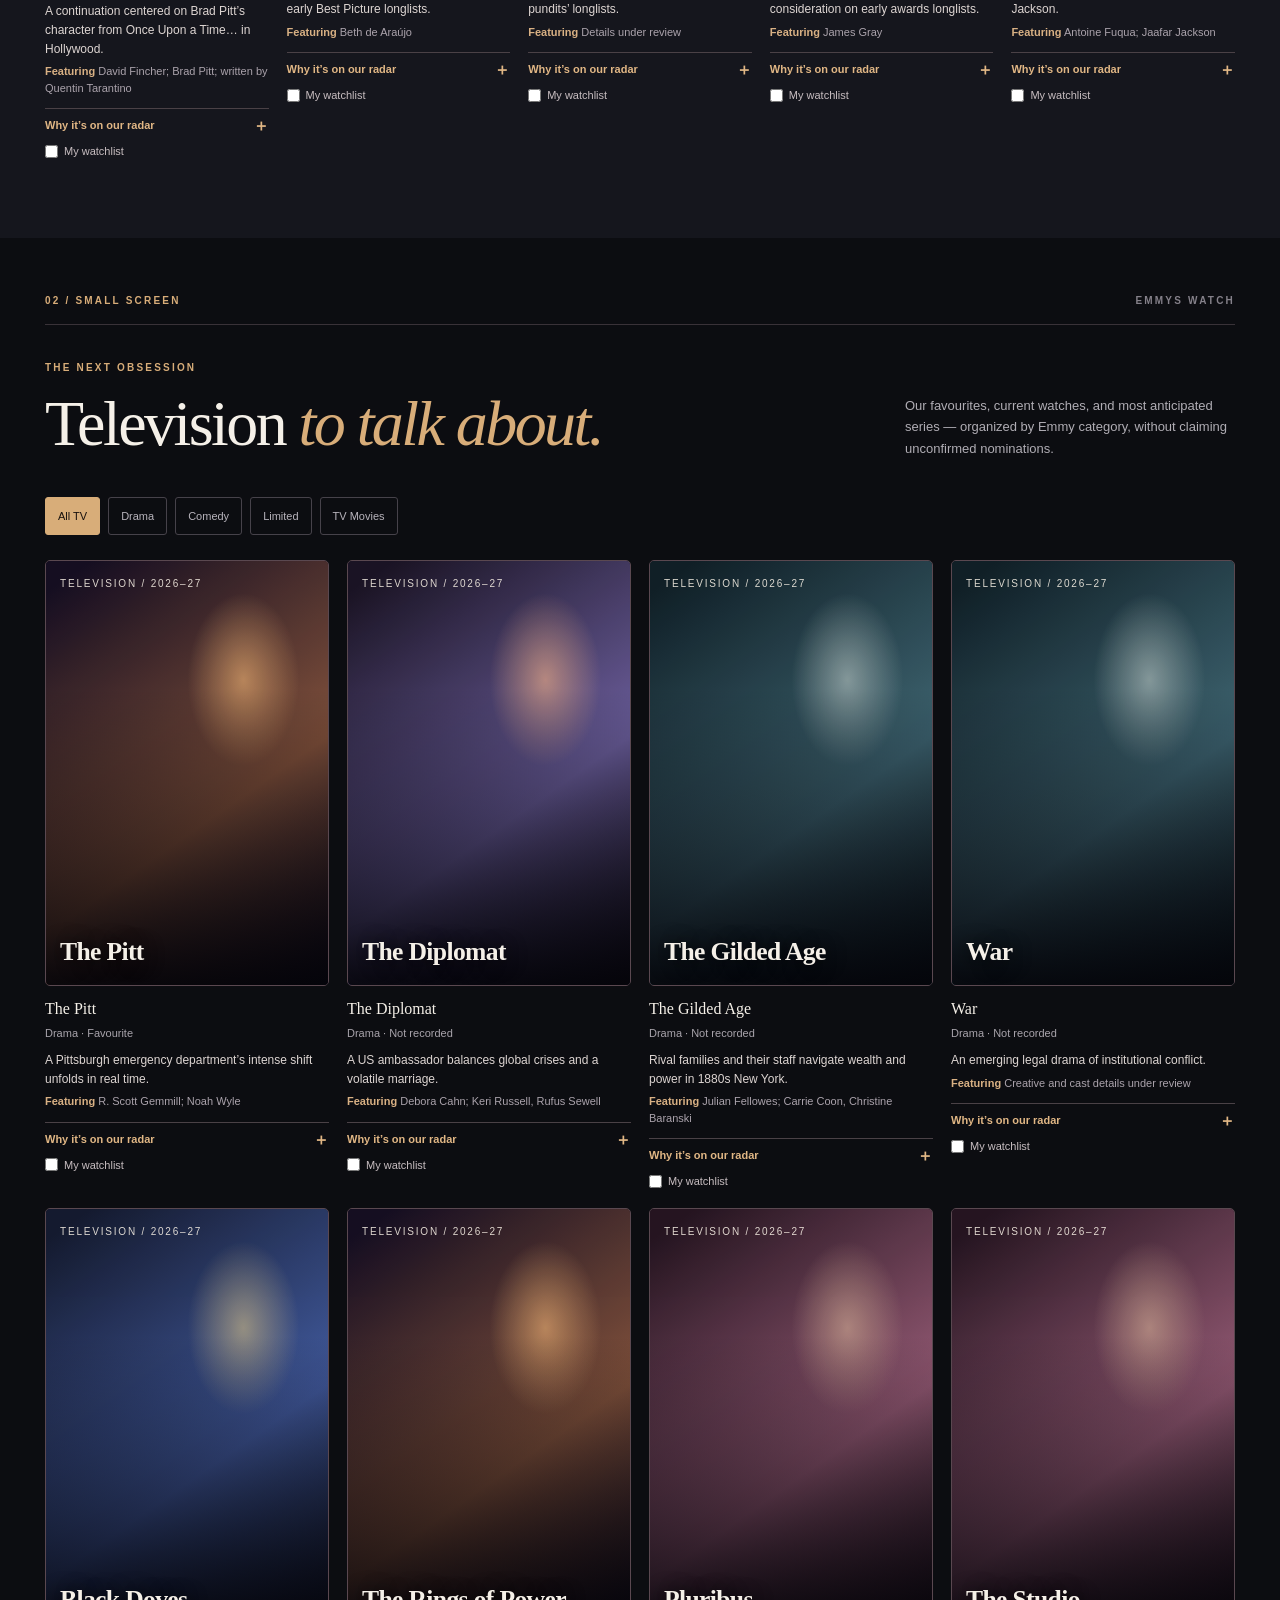
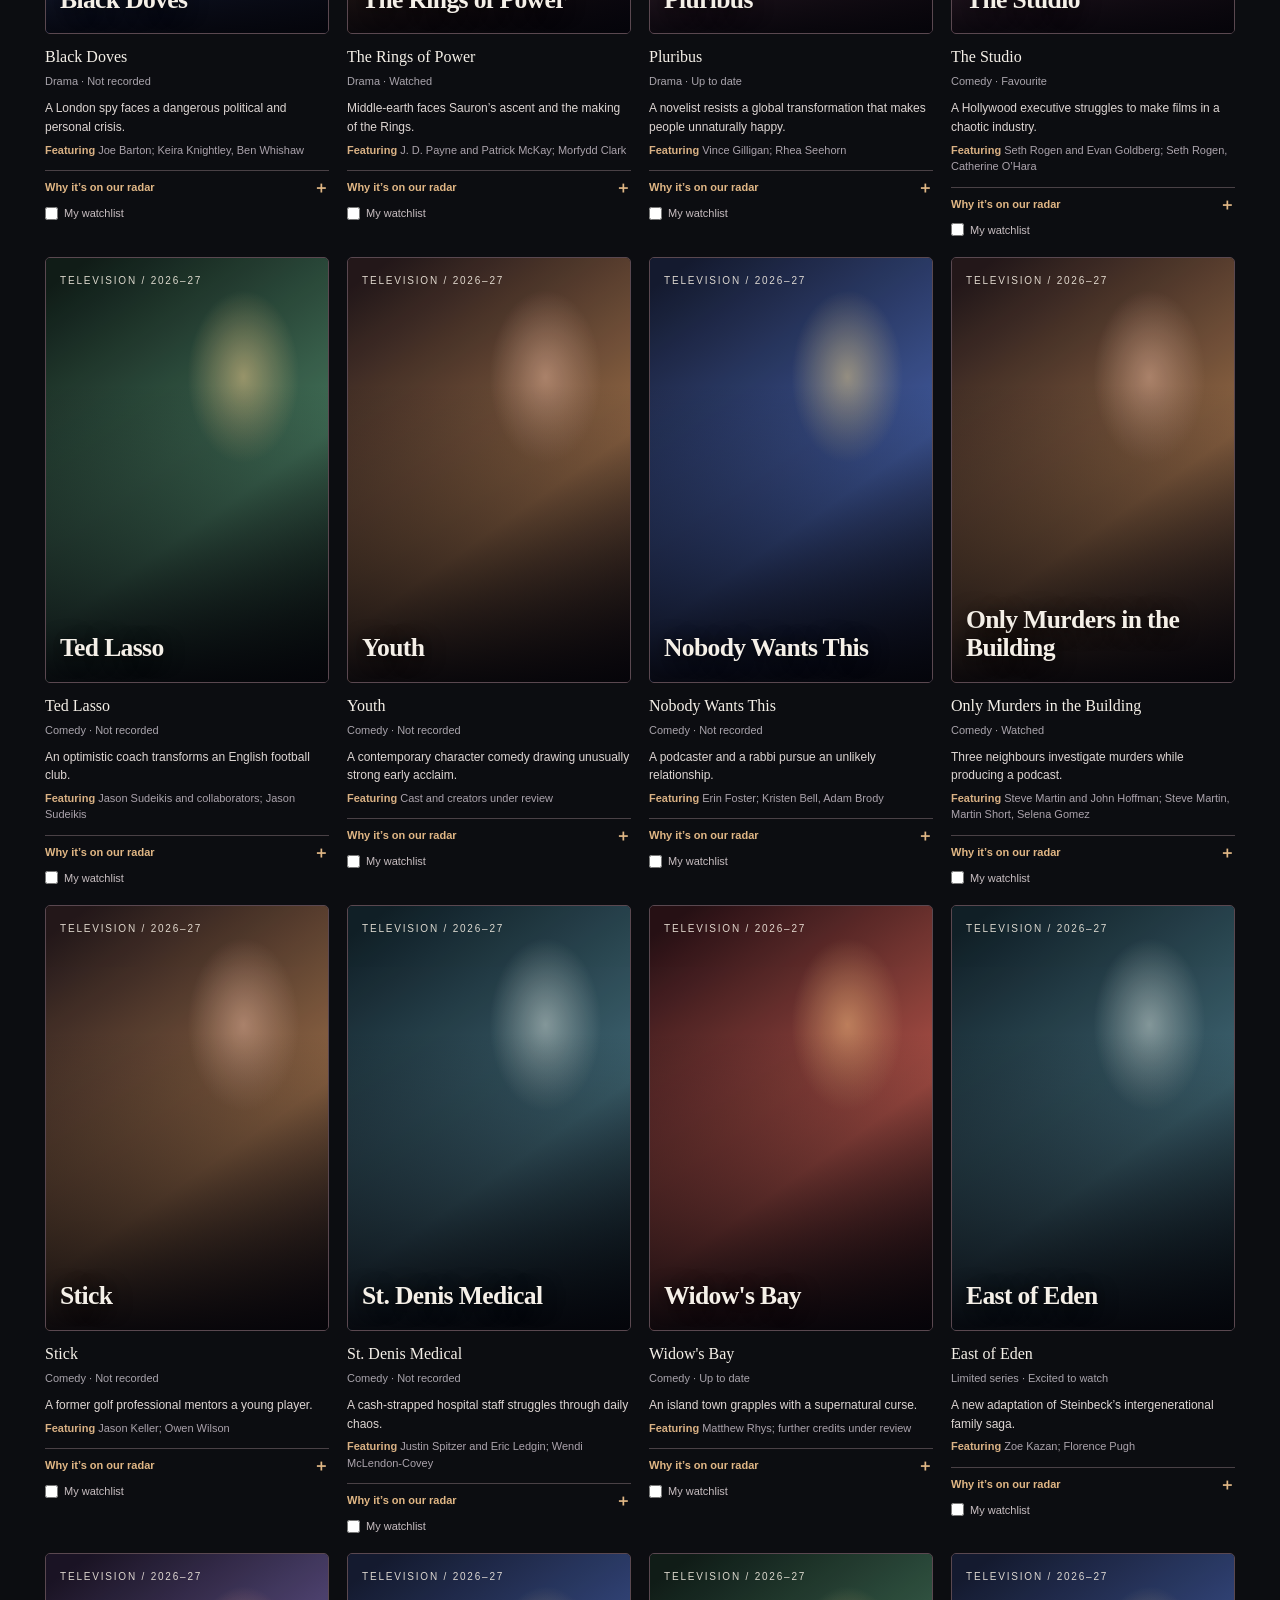
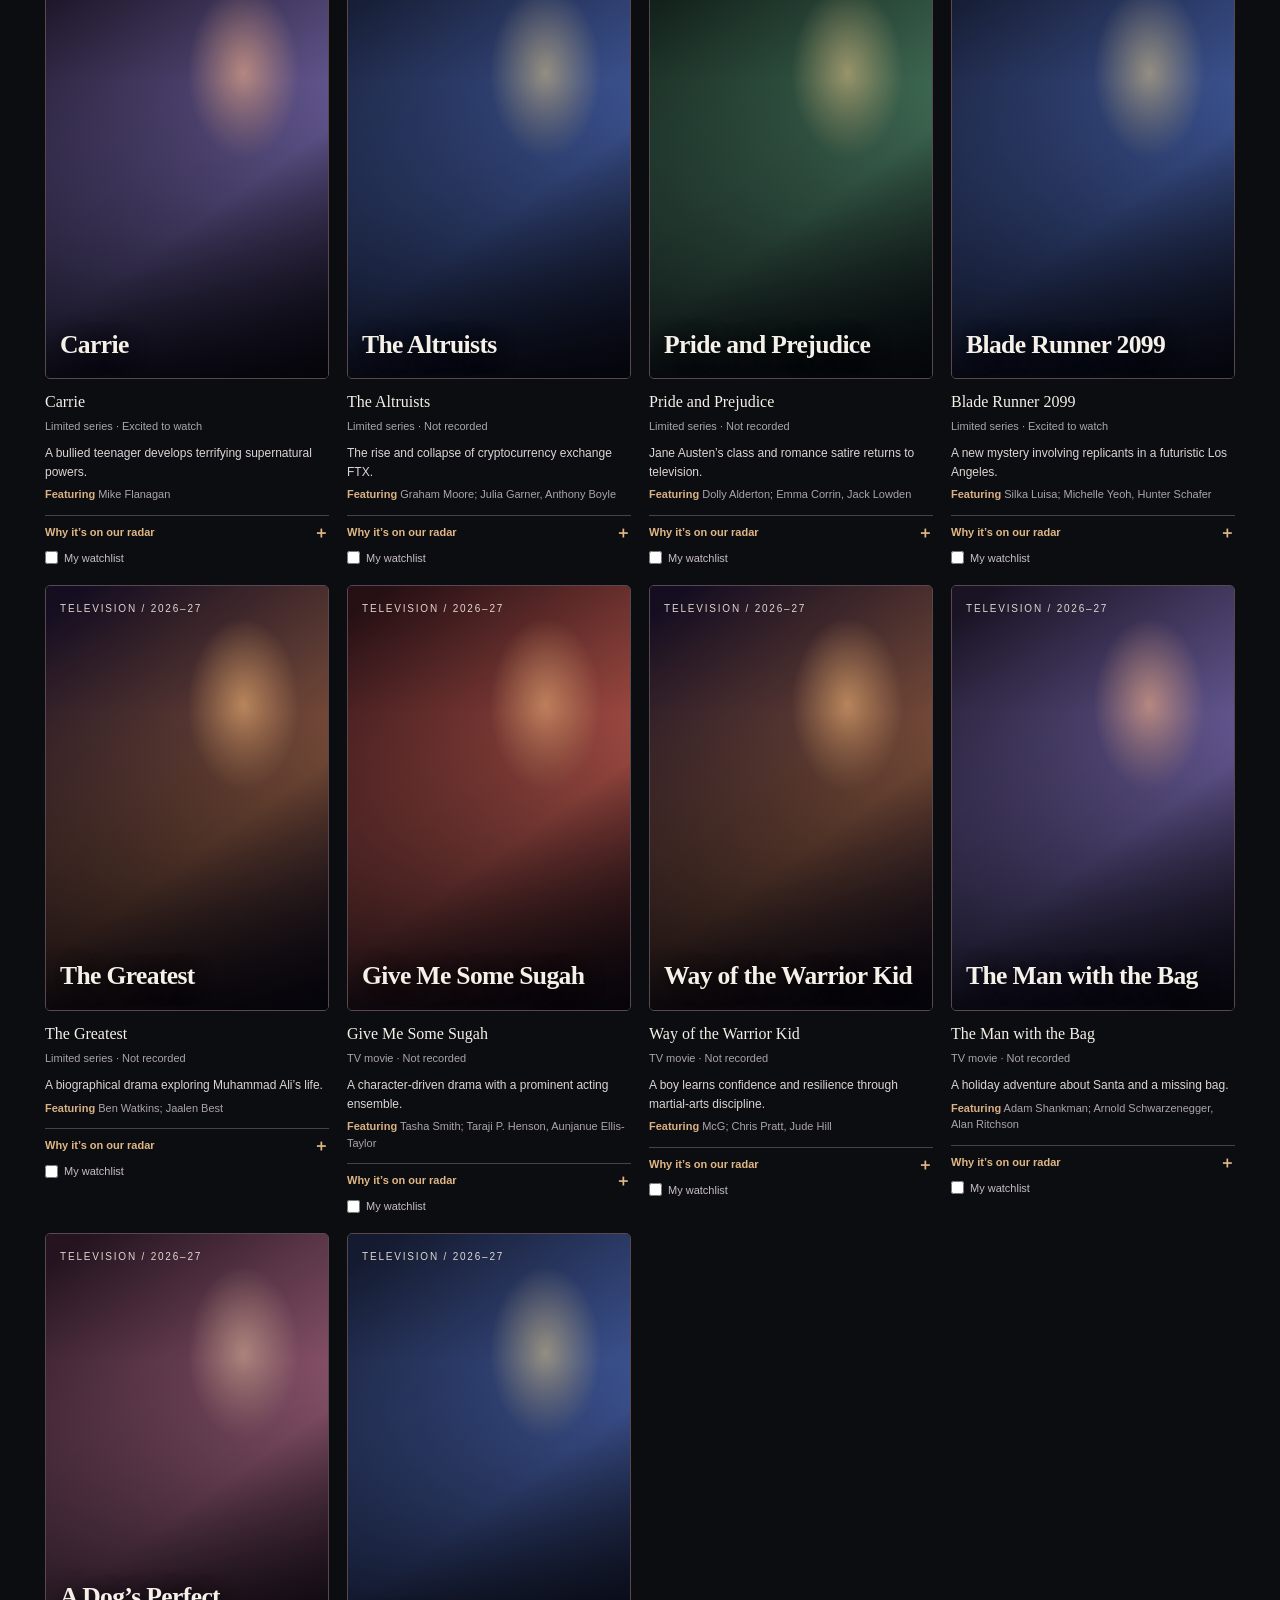
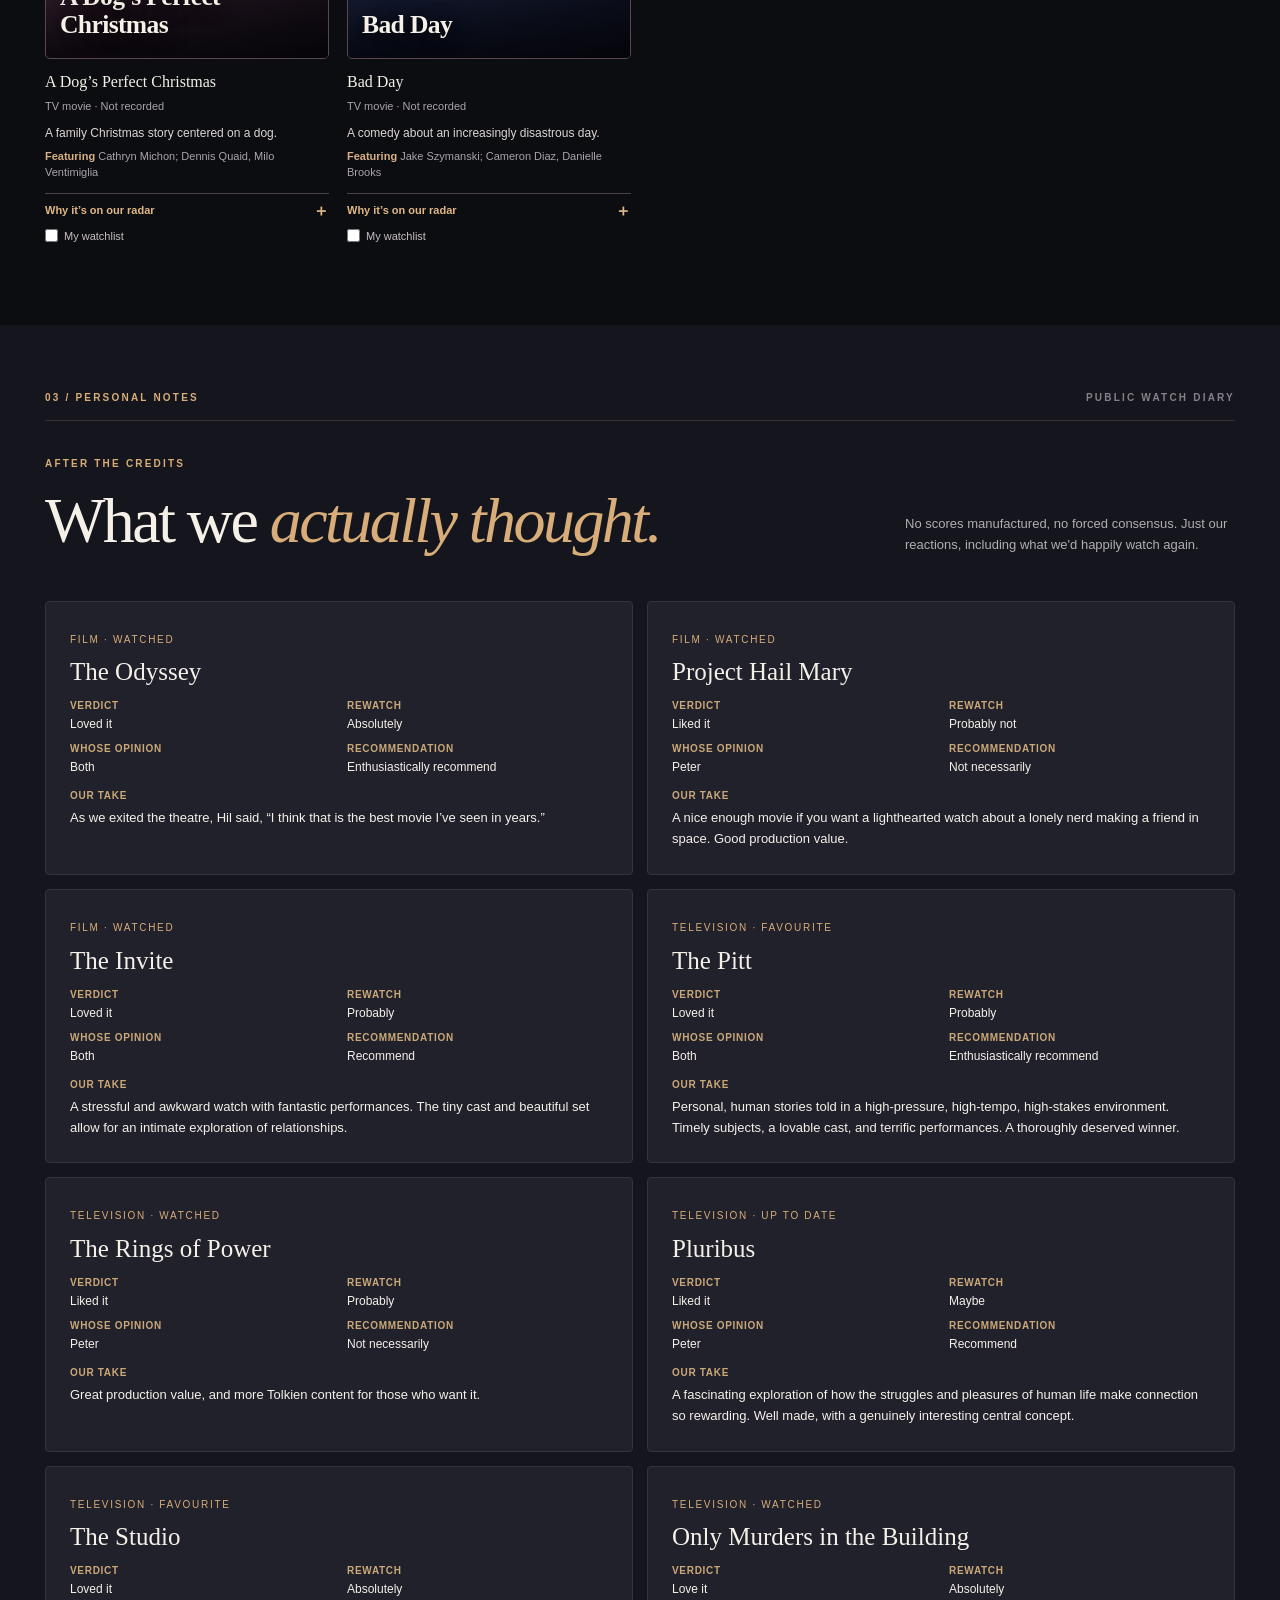
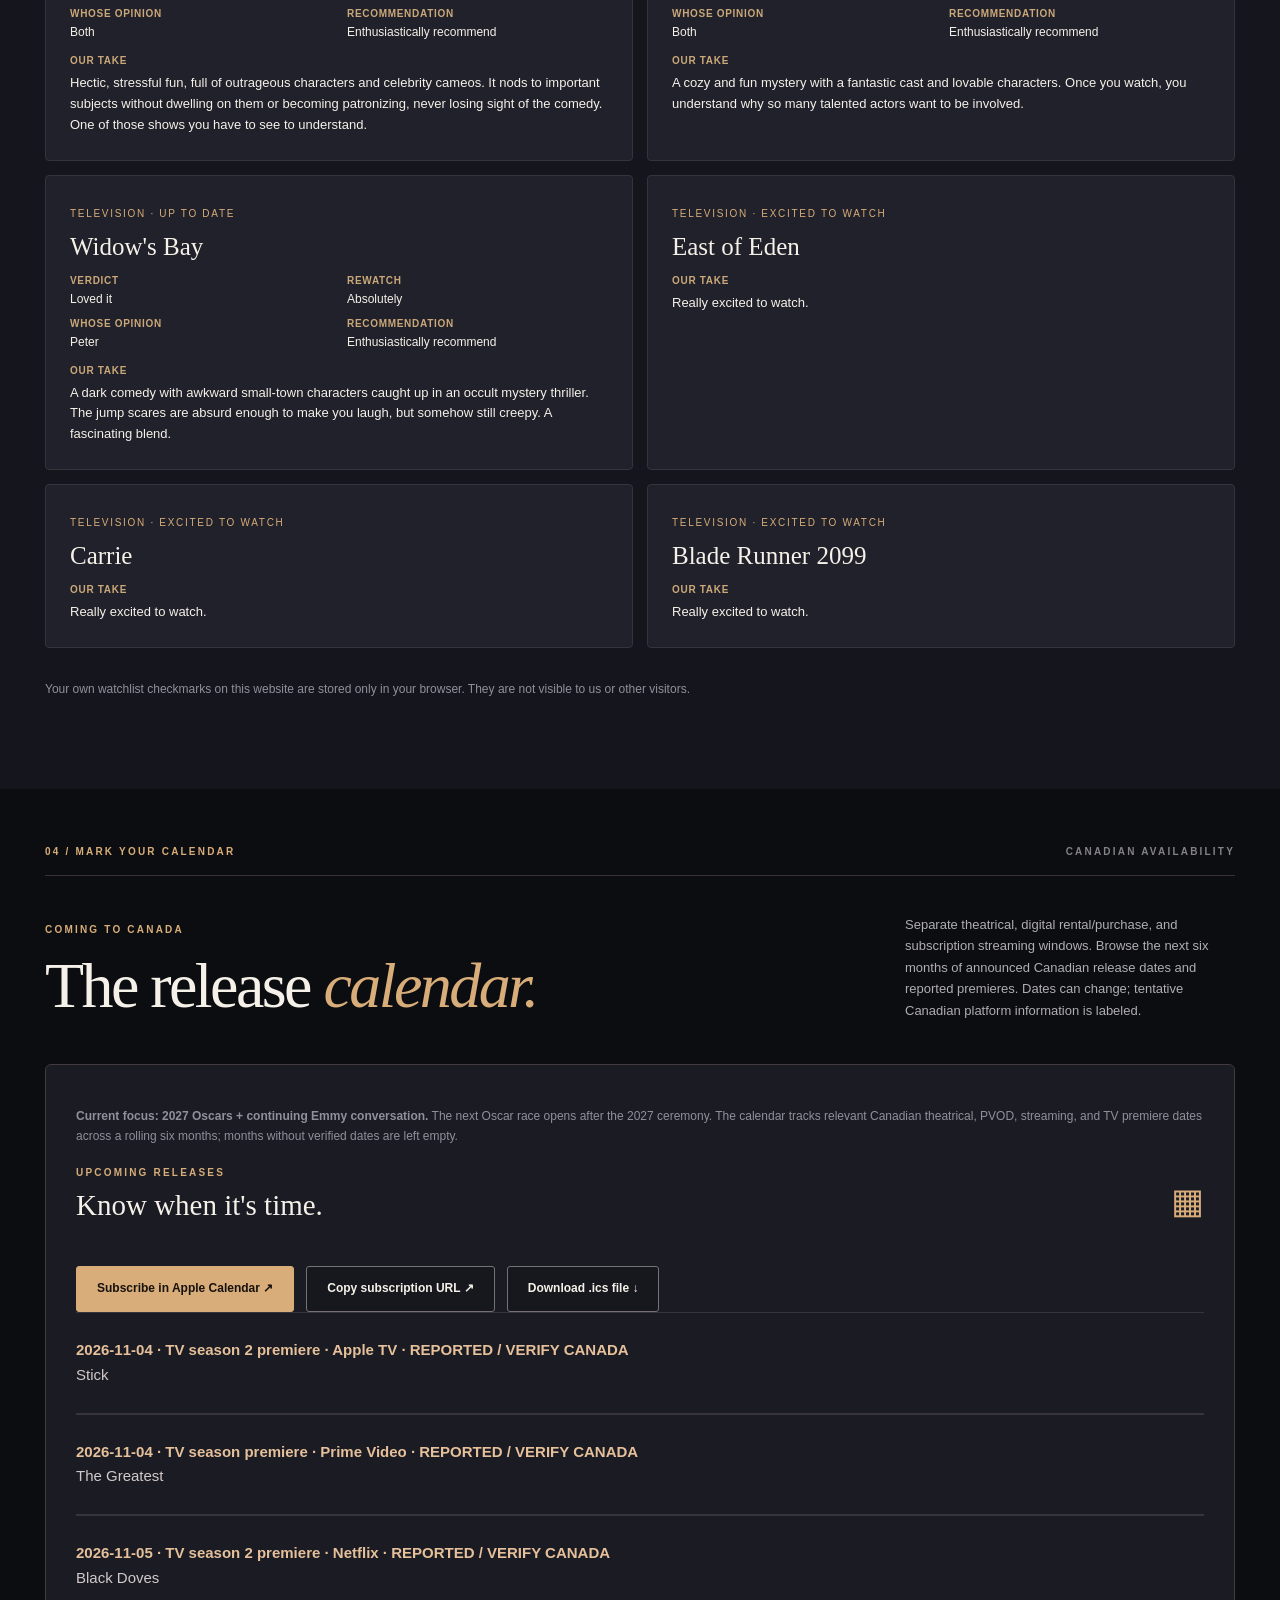
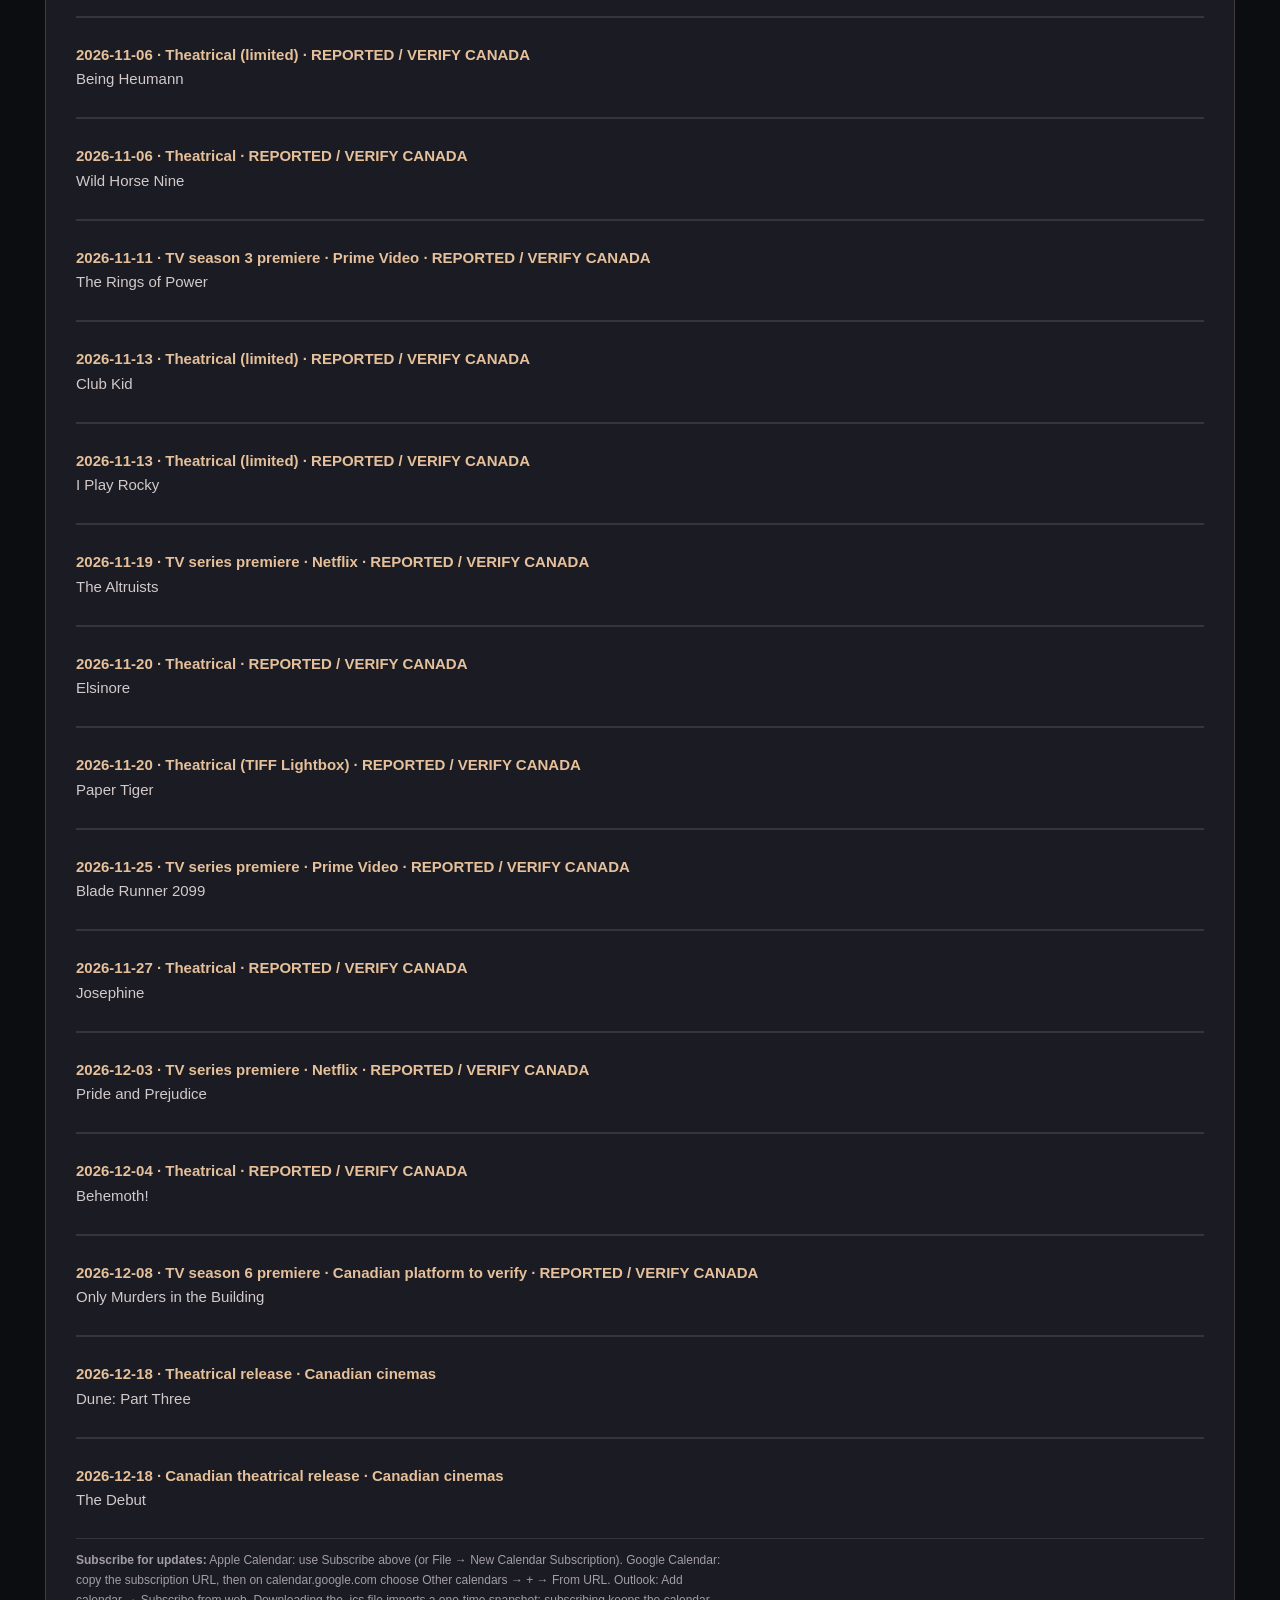
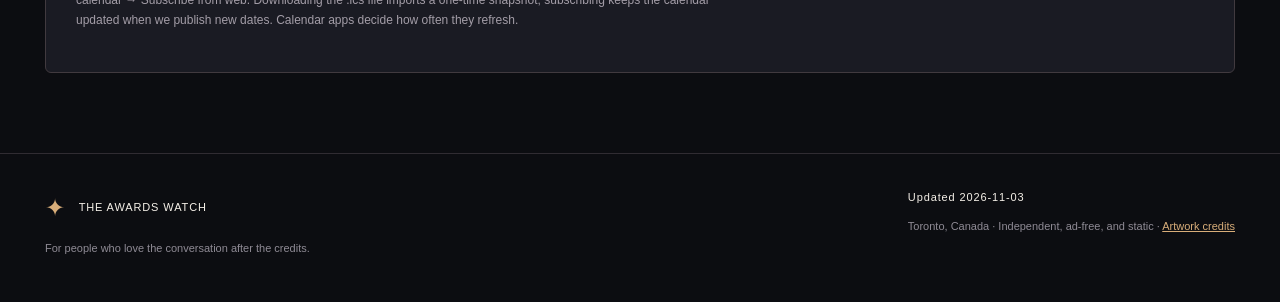
==== commit 05094c81: "Explain Oscar-cycle gate and continuous Emmy calendar focus" ====
--- a/index.html
+++ b/index.html
@@ -1 +1 @@
-<!doctype html><html lang="en"><head><meta charset="utf-8"><meta name="viewport" content="width=device-width,initial-scale=1"><meta name="theme-color" content="#0c0d11"><meta name="description" content="The Awards Watch: a Toronto-based, personal guide to Oscar and Emmy contenders, reactions, and verified Canadian releases."><title>The Awards Watch — Film, television & awards season</title><link rel="stylesheet" href="style.css"></head><body><header class="top"><div class="shell nav"><a class="brand" href="#top"><span class="brandmark">✦</span> THE AWARDS WATCH</a><nav aria-label="Main navigation"><a href="#film">Awards: Film</a><a href="watch-tonight.html">Watch Tonight</a><a href="#television">Television</a><a href="#reactions">Our reviews</a><a href="#releases">Releases</a></nav><span class="edition">NOVEMBER 2026</span></div></header><main id="top"><section class="hero"><div class="heroimage"></div><div class="shell hero-inner"><p class="kicker"><span class="line"></span> THE 2026–27 AWARDS SEASON</p><h1>Good stories.<br><em>Worth sharing.</em></h1><p class="hero-sub">An evolving guide to the films and series we're watching, loving, and waiting for — with a Canadian release calendar.</p><div class="hero-actions"><a class="btn gold" href="#film">Explore the watchlist <span>↗</span></a><a class="btn outline" href="#releases">Release calendar ↓</a></div></div><div class="hero-bottom shell"><span>CURATED IN TORONTO</span><span>SCROLL TO EXPLORE ↓</span></div></section><section class="shell overview"><div class="overline">THE CURRENT EDITION <span>01 / 04</span></div><div class="overview-grid"><div><strong id="filmCount">—</strong><span>Films on our radar</span></div><div><strong id="tvCount">—</strong><span>Television picks</span></div><div><strong id="seenCount">—</strong><span>Watched or caught up</span></div><div><strong id="releaseCount">—</strong><span>Verified release dates</span></div></div><p class="editor-note">A personal editorial watch, not a definitive awards forecast. Dates appear only when verified for Canada.</p></section><section class="shell feature-section"><div class="section-label">IN THE SPOTLIGHT <span>EDITOR'S PICKS</span></div><div class="feature-head"><h2>The stories that <i>stay with us.</i></h2><p>From a film worth seeing twice to a new series we're counting down to.</p></div><div class="feature-grid" id="features"></div></section><section id="film" class="section-dark"><div class="shell"><div class="section-label">01 / CINEMA <span>OSCARS WATCH</span></div><div class="section-head"><div><p class="eyebrow">THE BIG SCREEN</p><h2>Best Picture <i>radar.</i></h2></div><p>Films we're tracking this season, grouped by provisional editorial interest. Awards positioning is subject to change.</p></div><div class="filters"><label class="search-label">SEARCH <input id="filmSearch" placeholder="Find a film…"></label><div class="segmented" id="filmFilters"><button class="active" data-tier="all">All films</button><button data-tier="Frontrunner">Early leaders</button><button data-tier="Strong contender">In the conversation</button><button data-tier="Emerging">On the radar</button></div></div><div class="poster-grid" id="filmGrid"></div></div></section><section id="television" class="shell tv-section"><div class="section-label">02 / SMALL SCREEN <span>EMMYS WATCH</span></div><div class="section-head"><div><p class="eyebrow">THE NEXT OBSESSION</p><h2>Television <i>to talk about.</i></h2></div><p>Our favourites, current watches, and most anticipated series — organized by Emmy category, without claiming unconfirmed nominations.</p></div><div class="segmented" id="tvFilters"><button class="active" data-tier="all">All TV</button><button data-tier="Drama">Drama</button><button data-tier="Comedy">Comedy</button><button data-tier="Limited series">Limited</button><button data-tier="TV movie">TV Movies</button></div><div class="poster-grid" id="tvGrid"></div></section><section id="reactions" class="section-dark"><div class="shell"><div class="section-label">03 / PERSONAL NOTES <span>PUBLIC WATCH DIARY</span></div><div class="section-head"><div><p class="eyebrow">AFTER THE CREDITS</p><h2>What we <i>actually thought.</i></h2></div><p>No scores manufactured, no forced consensus. Just our reactions, including what we'd happily watch again.</p></div><div class="review-grid" id="reviewGrid"></div><p class="privacy-note">Your own watchlist checkmarks on this website are stored only in your browser. They are not visible to us or other visitors.</p></div></section><section id="releases" class="shell release-section"><div class="section-label">04 / MARK YOUR CALENDAR <span>CANADIAN AVAILABILITY</span></div><div class="section-head"><div><p class="eyebrow">COMING TO CANADA</p><h2>The release <i>calendar.</i></h2></div><p>Separate theatrical, digital rental/purchase, and subscription streaming windows. Browse the next six months of announced Canadian release dates and reported premieres. Dates can change; tentative Canadian platform information is labeled.</p></div><div class="release-panel"><div class="release-panel-top"><div><span class="eyebrow">UPCOMING RELEASES</span><h3>Know when it's time.</h3></div><div class="calendar-icon">▦</div></div><div class="release-actions"><a class="btn gold" href="webcal://idyllic-stroopwafel.github.io/awards-watch/releases.ics">Subscribe in Apple Calendar ↗</a><button class="btn outline" id="copyCalendar">Copy subscription URL ↗</button><a class="btn outline" href="releases.ics" download="awards-watch-releases.ics">Download .ics file ↓</a></div><div id="releaseList"></div><p class="calendar-help"><strong>Subscribe for updates:</strong> Apple Calendar: use Subscribe above (or File → New Calendar Subscription). Google Calendar: copy the subscription URL, then on calendar.google.com choose Other calendars → + → From URL. Outlook: Add calendar → Subscribe from web. Downloading the .ics file imports a one-time snapshot; subscribing keeps the calendar updated when we publish new dates. Calendar apps decide how often they refresh.</p></div></section></main><footer><div class="shell footer-inner"><div><span class="brandmark">✦</span> THE AWARDS WATCH<p>For people who love the conversation after the credits.</p></div><div><span id="updated"></span><p>Toronto, Canada · Independent, ad-free, and static · <a href="credits.html" style="color:#d8ad79;text-decoration:underline">Artwork credits</a></p></div></div></footer><script src="app.js"></script></body></html>+<!doctype html><html lang="en"><head><meta charset="utf-8"><meta name="viewport" content="width=device-width,initial-scale=1"><meta name="theme-color" content="#0c0d11"><meta name="description" content="The Awards Watch: a Toronto-based, personal guide to Oscar and Emmy contenders, reactions, and verified Canadian releases."><title>The Awards Watch — Film, television & awards season</title><link rel="stylesheet" href="style.css"></head><body><header class="top"><div class="shell nav"><a class="brand" href="#top"><span class="brandmark">✦</span> THE AWARDS WATCH</a><nav aria-label="Main navigation"><a href="#film">Awards: Film</a><a href="watch-tonight.html">Watch Tonight</a><a href="#television">Television</a><a href="#reactions">Our reviews</a><a href="#releases">Releases</a></nav><span class="edition">NOVEMBER 2026</span></div></header><main id="top"><section class="hero"><div class="heroimage"></div><div class="shell hero-inner"><p class="kicker"><span class="line"></span> THE 2026–27 AWARDS SEASON</p><h1>Good stories.<br><em>Worth sharing.</em></h1><p class="hero-sub">An evolving guide to the films and series we're watching, loving, and waiting for — with a Canadian release calendar.</p><div class="hero-actions"><a class="btn gold" href="#film">Explore the watchlist <span>↗</span></a><a class="btn outline" href="#releases">Release calendar ↓</a></div></div><div class="hero-bottom shell"><span>CURATED IN TORONTO</span><span>SCROLL TO EXPLORE ↓</span></div></section><section class="shell overview"><div class="overline">THE CURRENT EDITION <span>01 / 04</span></div><div class="overview-grid"><div><strong id="filmCount">—</strong><span>Films on our radar</span></div><div><strong id="tvCount">—</strong><span>Television picks</span></div><div><strong id="seenCount">—</strong><span>Watched or caught up</span></div><div><strong id="releaseCount">—</strong><span>Verified release dates</span></div></div><p class="editor-note">A personal editorial watch, not a definitive awards forecast. Dates appear only when verified for Canada.</p></section><section class="shell feature-section"><div class="section-label">IN THE SPOTLIGHT <span>EDITOR'S PICKS</span></div><div class="feature-head"><h2>The stories that <i>stay with us.</i></h2><p>From a film worth seeing twice to a new series we're counting down to.</p></div><div class="feature-grid" id="features"></div></section><section id="film" class="section-dark"><div class="shell"><div class="section-label">01 / CINEMA <span>OSCARS WATCH</span></div><div class="section-head"><div><p class="eyebrow">THE BIG SCREEN</p><h2>Best Picture <i>radar.</i></h2></div><p>Films we're tracking this season, grouped by provisional editorial interest. Awards positioning is subject to change.</p></div><div class="filters"><label class="search-label">SEARCH <input id="filmSearch" placeholder="Find a film…"></label><div class="segmented" id="filmFilters"><button class="active" data-tier="all">All films</button><button data-tier="Frontrunner">Early leaders</button><button data-tier="Strong contender">In the conversation</button><button data-tier="Emerging">On the radar</button></div></div><div class="poster-grid" id="filmGrid"></div></div></section><section id="television" class="shell tv-section"><div class="section-label">02 / SMALL SCREEN <span>EMMYS WATCH</span></div><div class="section-head"><div><p class="eyebrow">THE NEXT OBSESSION</p><h2>Television <i>to talk about.</i></h2></div><p>Our favourites, current watches, and most anticipated series — organized by Emmy category, without claiming unconfirmed nominations.</p></div><div class="segmented" id="tvFilters"><button class="active" data-tier="all">All TV</button><button data-tier="Drama">Drama</button><button data-tier="Comedy">Comedy</button><button data-tier="Limited series">Limited</button><button data-tier="TV movie">TV Movies</button></div><div class="poster-grid" id="tvGrid"></div></section><section id="reactions" class="section-dark"><div class="shell"><div class="section-label">03 / PERSONAL NOTES <span>PUBLIC WATCH DIARY</span></div><div class="section-head"><div><p class="eyebrow">AFTER THE CREDITS</p><h2>What we <i>actually thought.</i></h2></div><p>No scores manufactured, no forced consensus. Just our reactions, including what we'd happily watch again.</p></div><div class="review-grid" id="reviewGrid"></div><p class="privacy-note">Your own watchlist checkmarks on this website are stored only in your browser. They are not visible to us or other visitors.</p></div></section><section id="releases" class="shell release-section"><div class="section-label">04 / MARK YOUR CALENDAR <span>CANADIAN AVAILABILITY</span></div><div class="section-head"><div><p class="eyebrow">COMING TO CANADA</p><h2>The release <i>calendar.</i></h2></div><p>Separate theatrical, digital rental/purchase, and subscription streaming windows. Browse the next six months of announced Canadian release dates and reported premieres. Dates can change; tentative Canadian platform information is labeled.</p></div><div class="release-panel"><p class="editor-note"><strong>Current focus: 2027 Oscars + continuing Emmy conversation.</strong> The next Oscar race opens after the 2027 ceremony. The calendar tracks relevant Canadian theatrical, PVOD, streaming, and TV premiere dates across a rolling six months; months without verified dates are left empty.</p><div class="release-panel-top"><div><span class="eyebrow">UPCOMING RELEASES</span><h3>Know when it's time.</h3></div><div class="calendar-icon">▦</div></div><div class="release-actions"><a class="btn gold" href="webcal://idyllic-stroopwafel.github.io/awards-watch/releases.ics">Subscribe in Apple Calendar ↗</a><button class="btn outline" id="copyCalendar">Copy subscription URL ↗</button><a class="btn outline" href="releases.ics" download="awards-watch-releases.ics">Download .ics file ↓</a></div><div id="releaseList"></div><p class="calendar-help"><strong>Subscribe for updates:</strong> Apple Calendar: use Subscribe above (or File → New Calendar Subscription). Google Calendar: copy the subscription URL, then on calendar.google.com choose Other calendars → + → From URL. Outlook: Add calendar → Subscribe from web. Downloading the .ics file imports a one-time snapshot; subscribing keeps the calendar updated when we publish new dates. Calendar apps decide how often they refresh.</p></div></section></main><footer><div class="shell footer-inner"><div><span class="brandmark">✦</span> THE AWARDS WATCH<p>For people who love the conversation after the credits.</p></div><div><span id="updated"></span><p>Toronto, Canada · Independent, ad-free, and static · <a href="credits.html" style="color:#d8ad79;text-decoration:underline">Artwork credits</a></p></div></div></footer><script src="app.js"></script></body></html>
